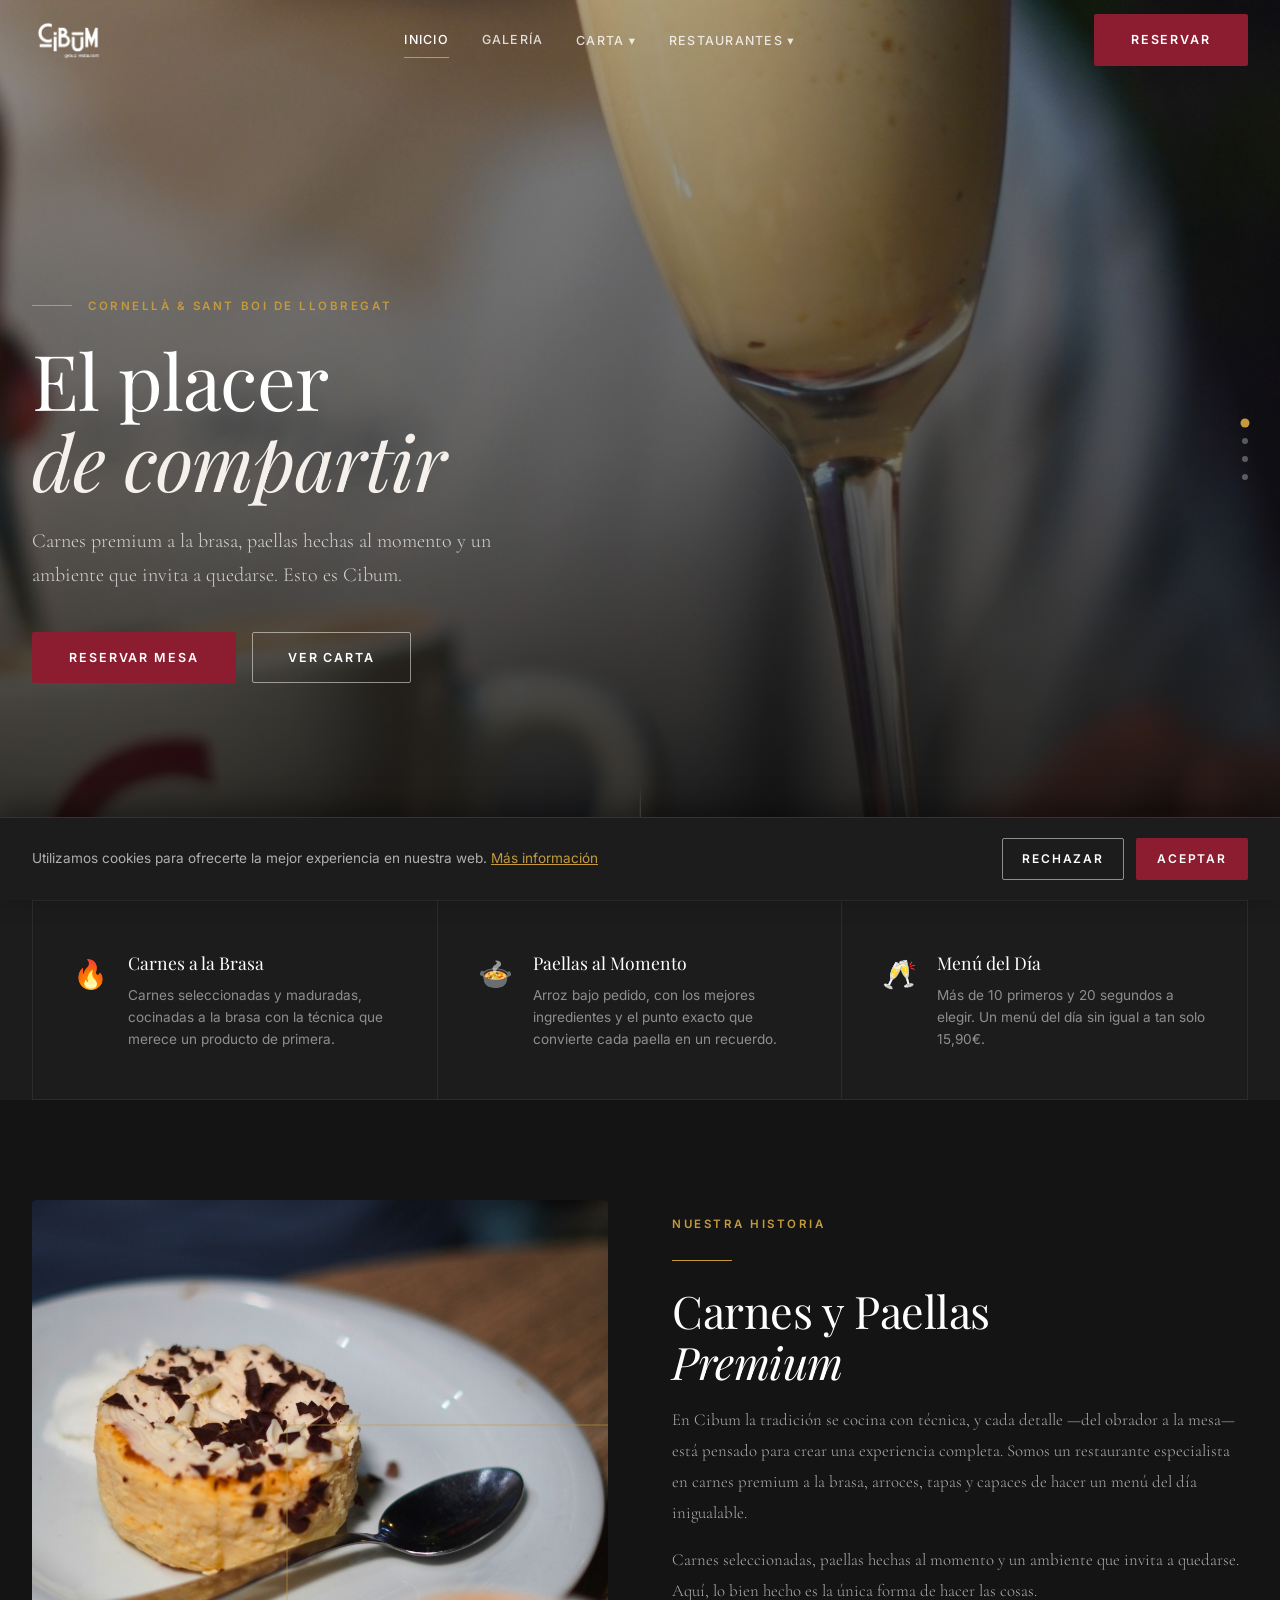
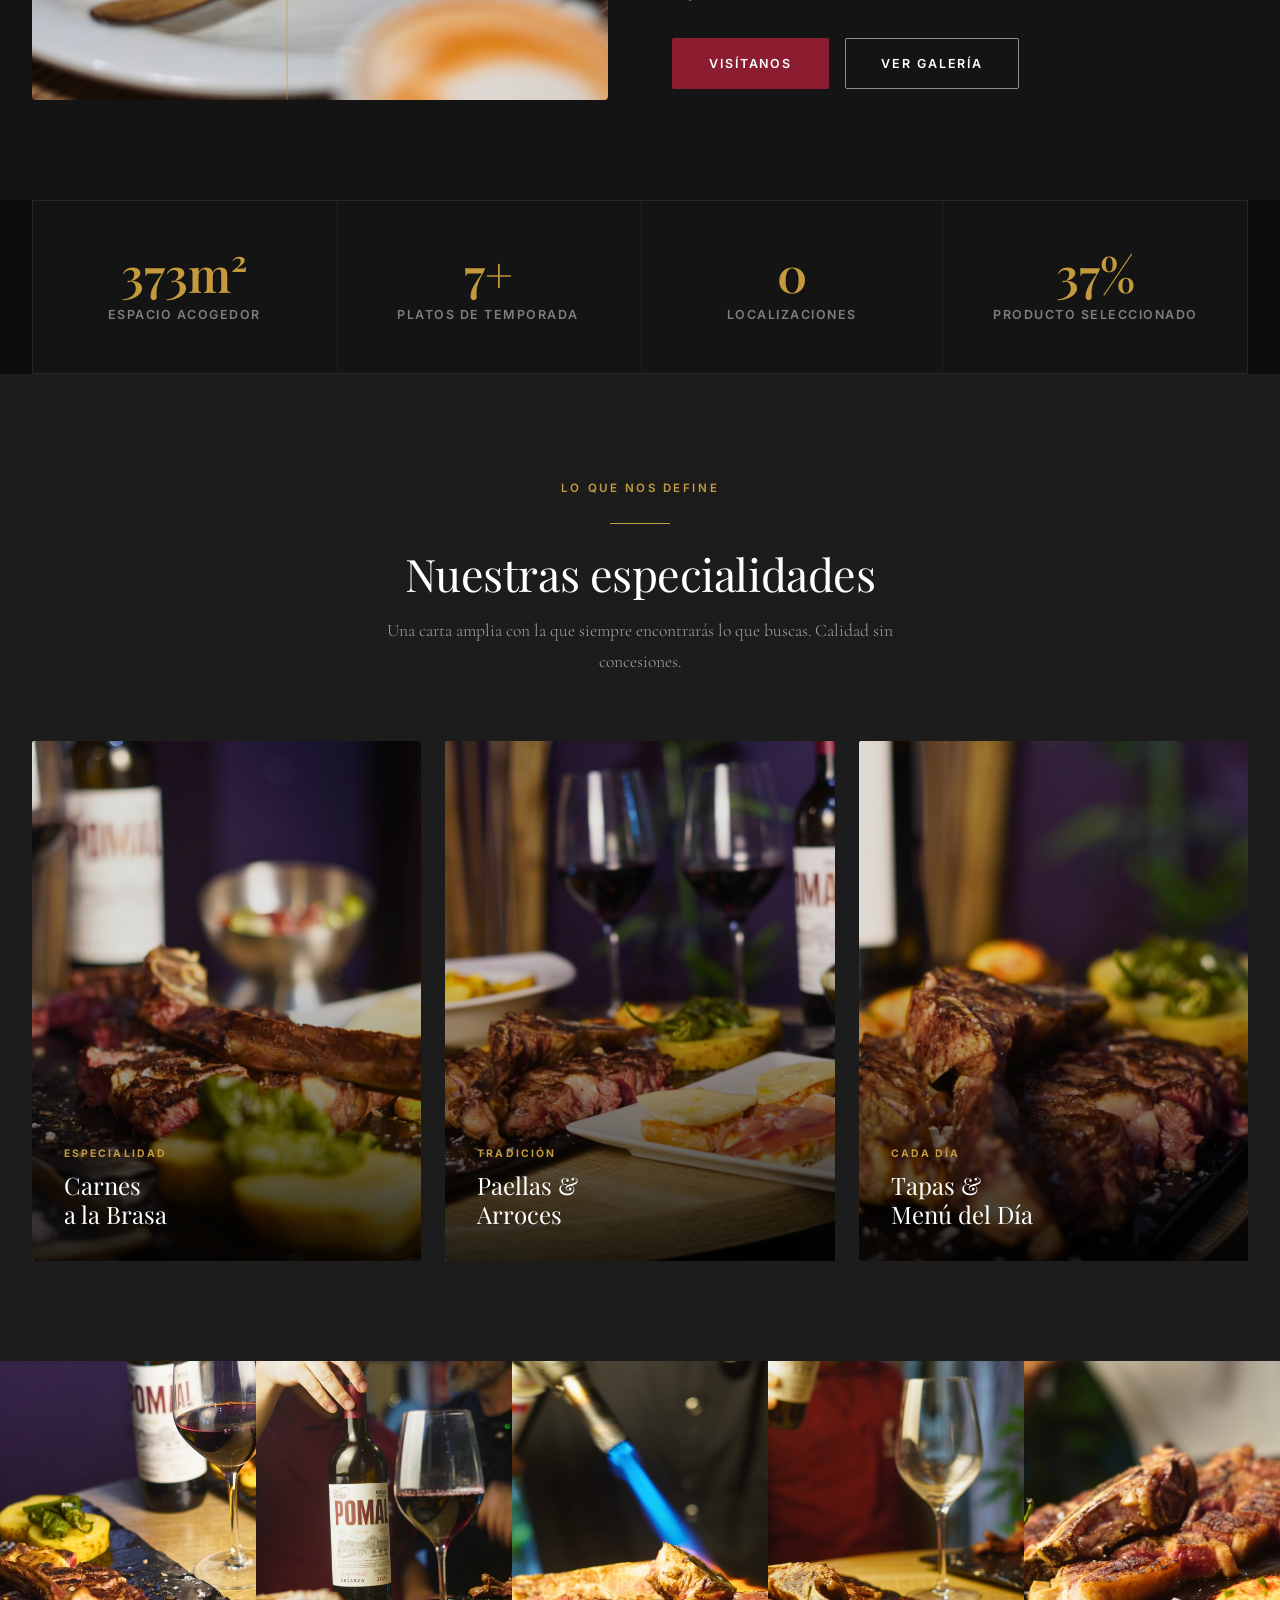
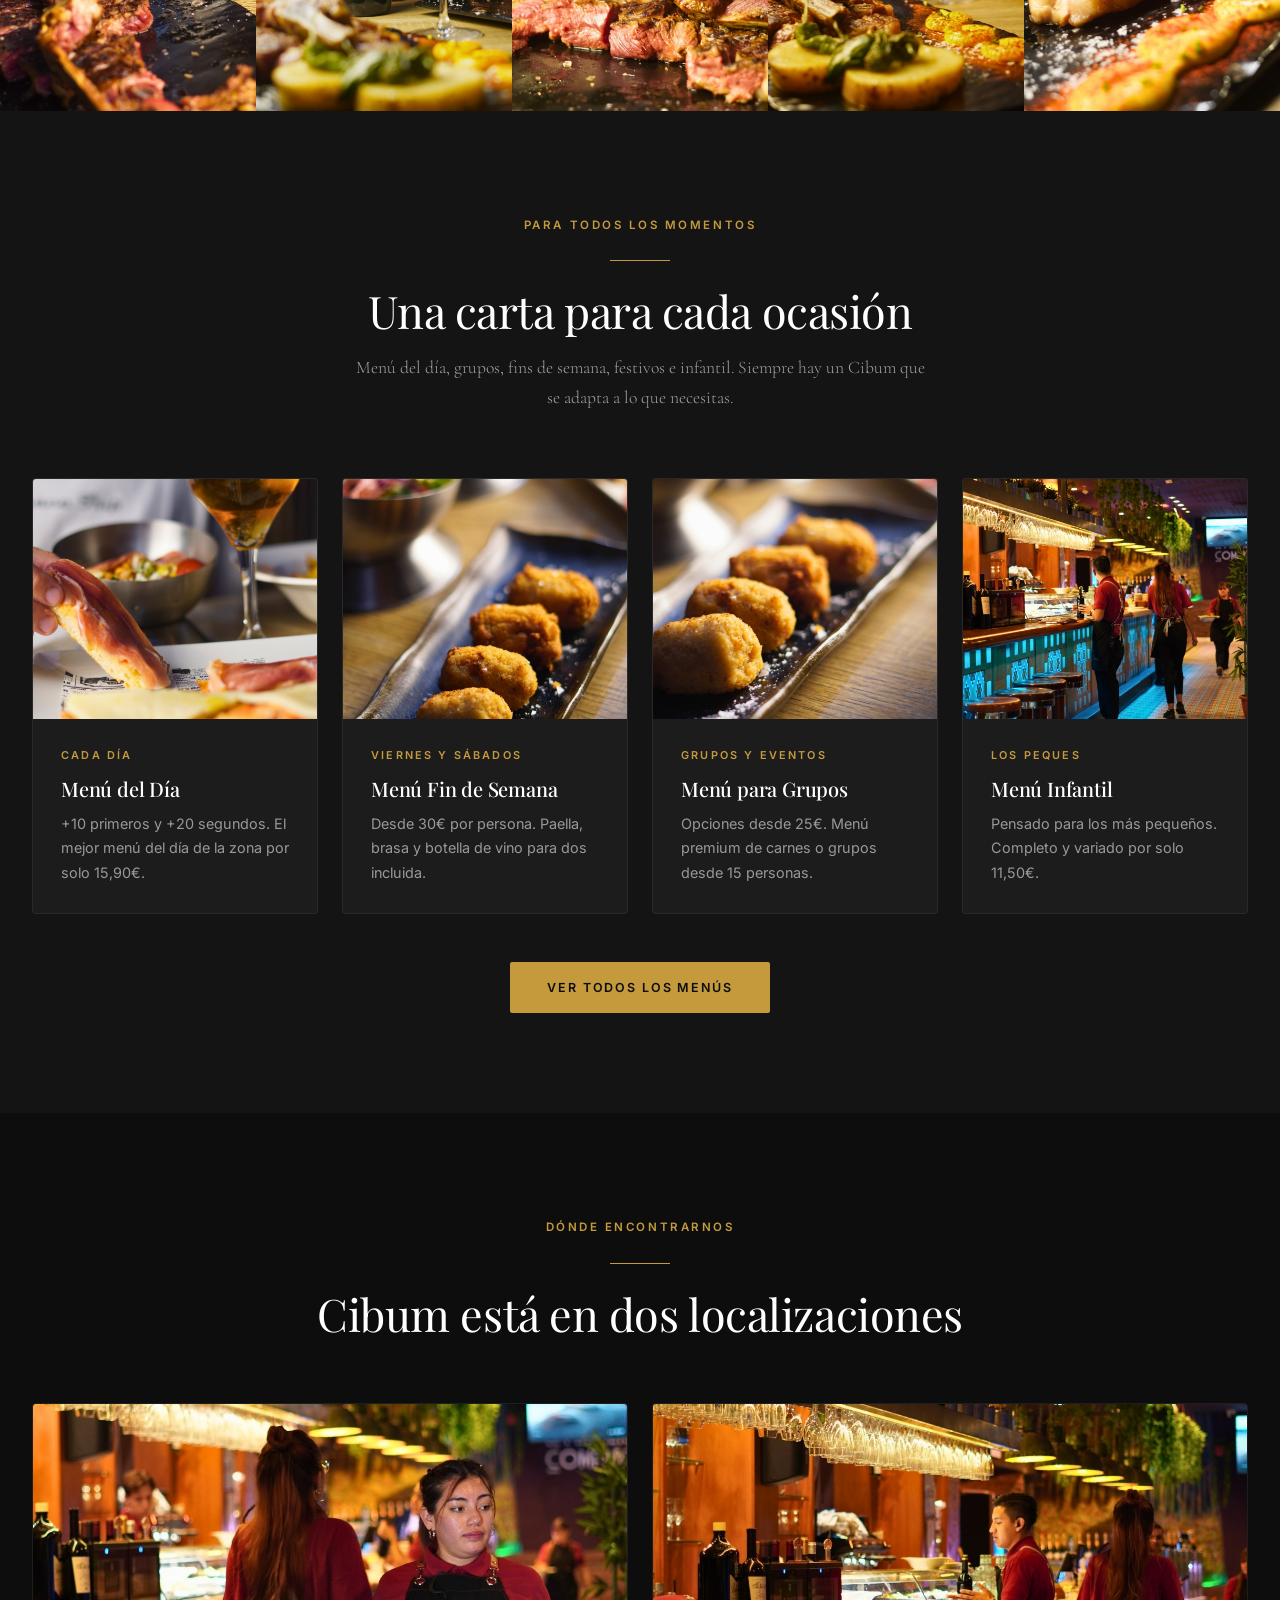
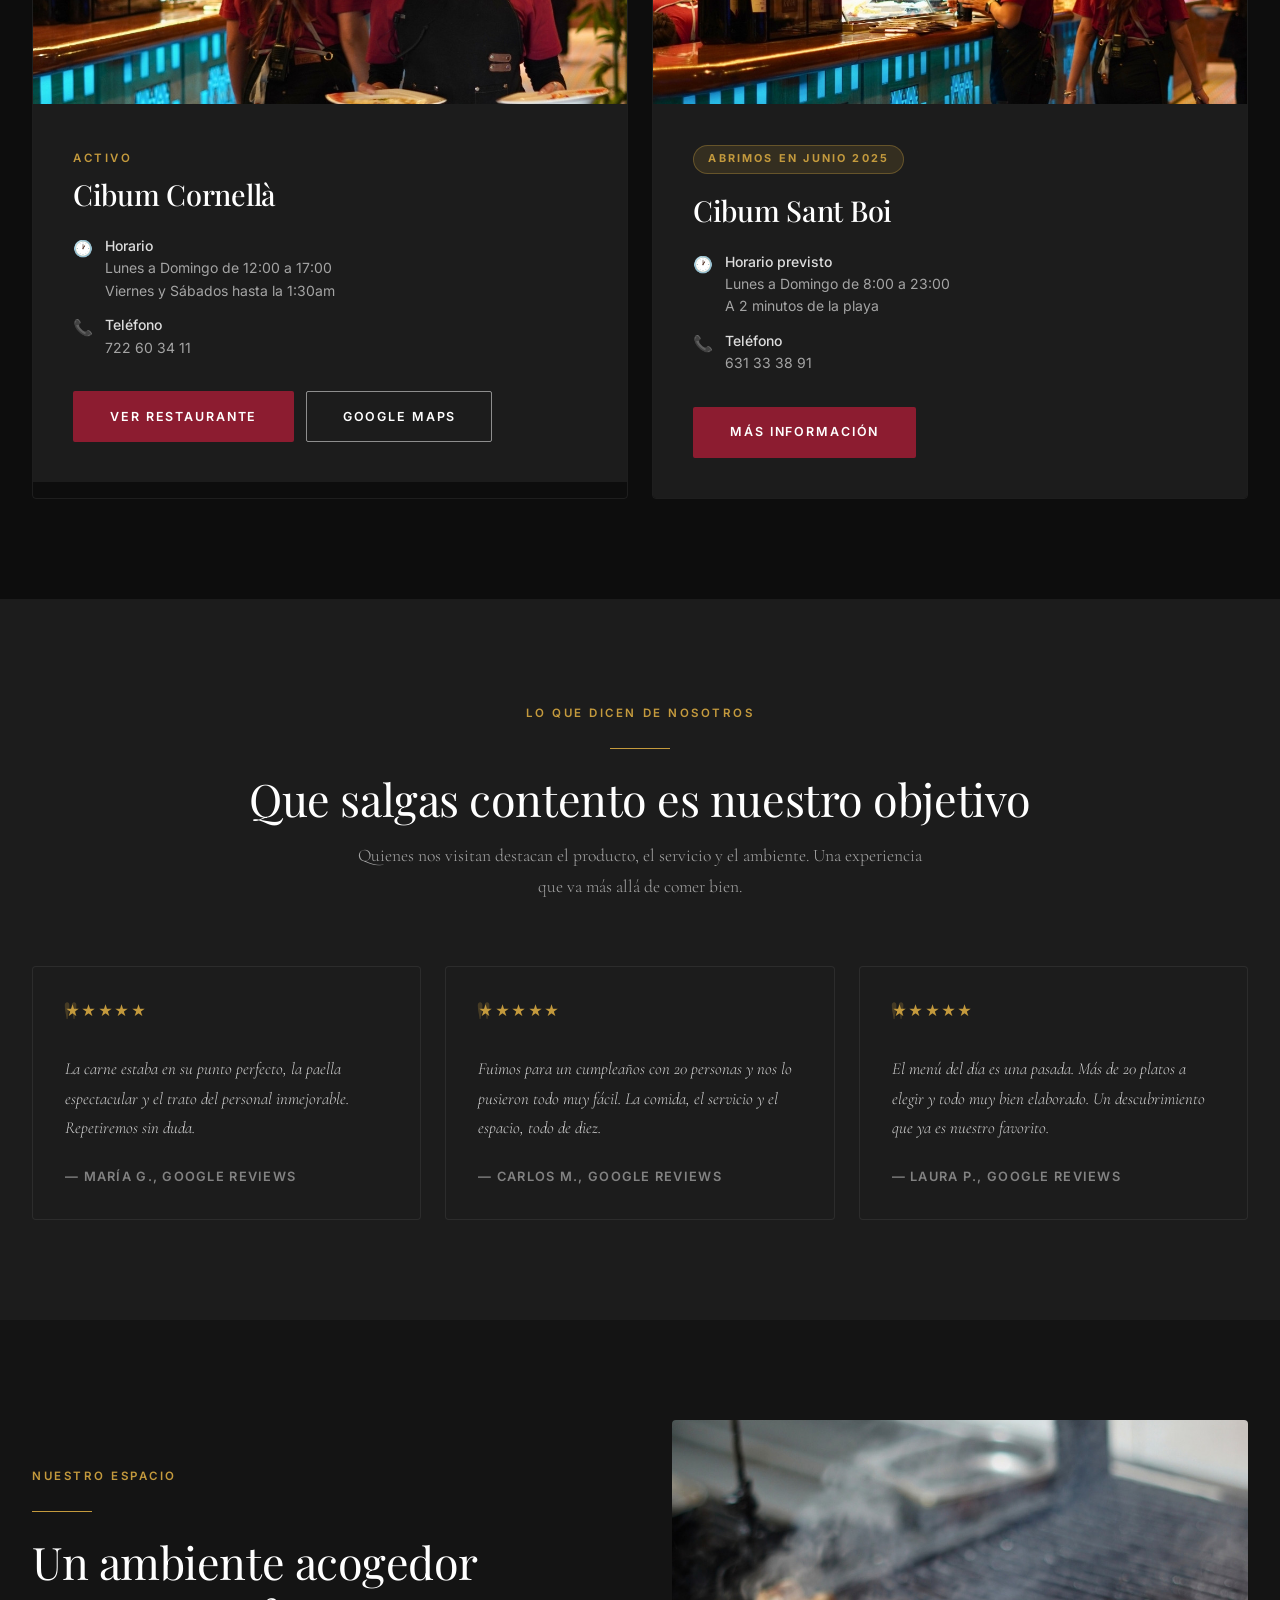
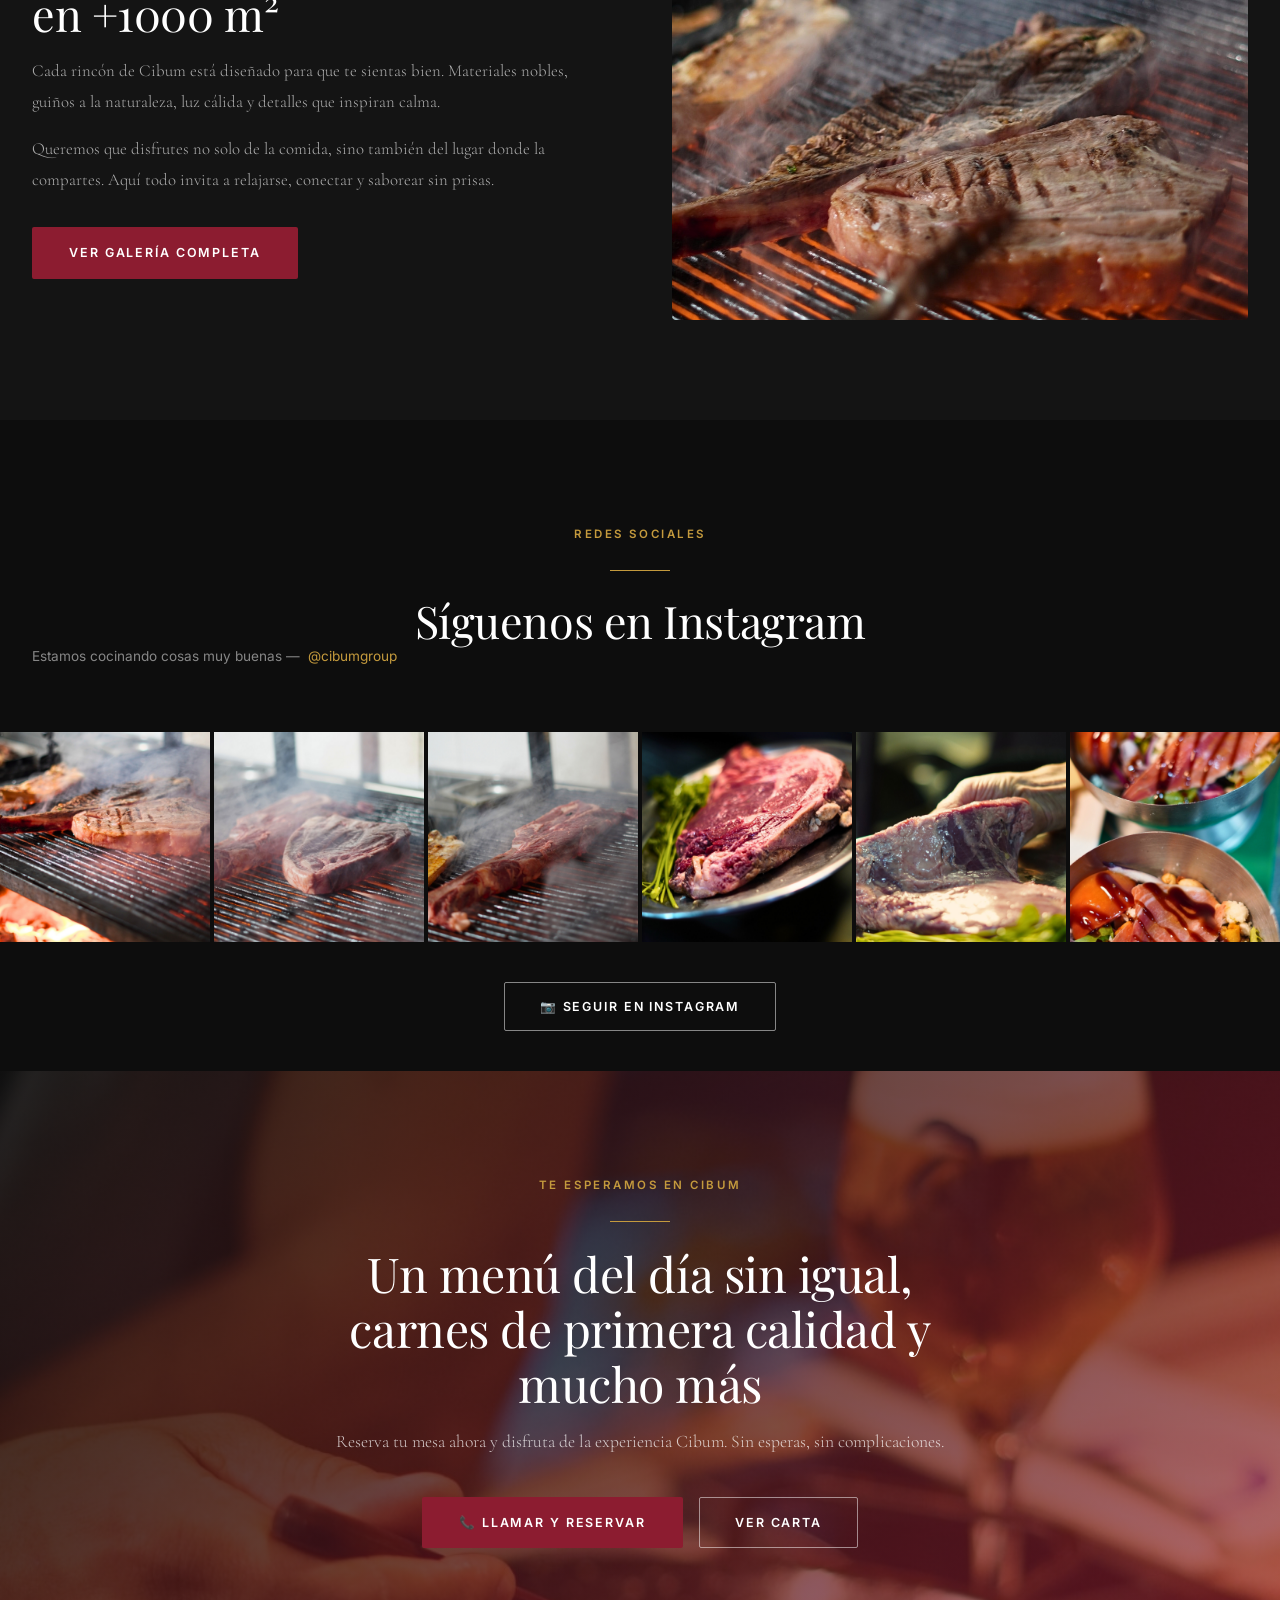
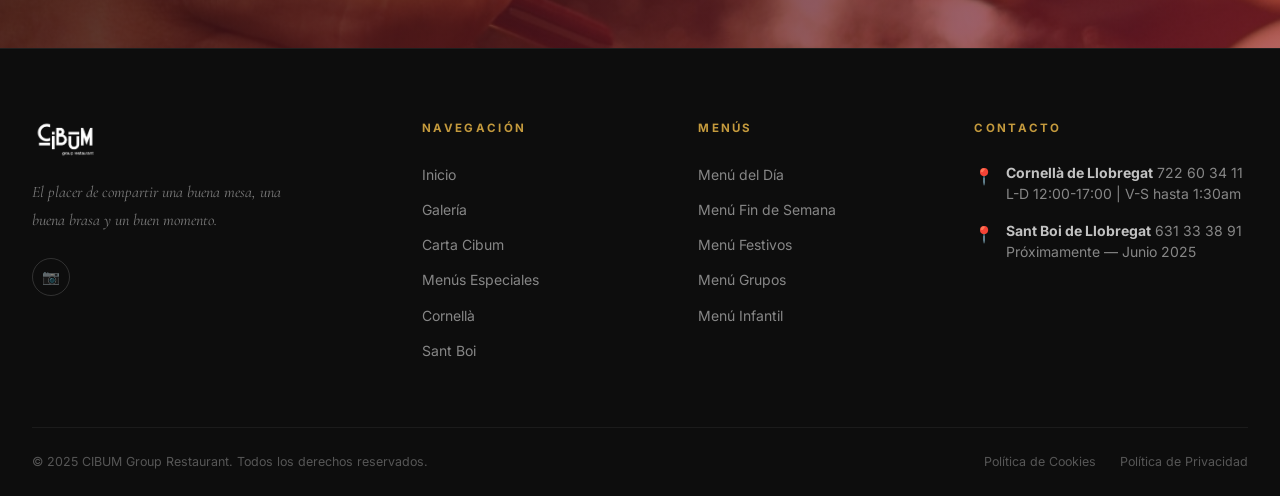
==== index.html @ f762948f "Initial commit: Cibum Group website Co-Authored-By: Claude Opus 4.6 <noreply@anthropic.com>" ====
<!DOCTYPE html>
<html lang="es">
<head>
  <meta charset="UTF-8">
  <meta name="viewport" content="width=device-width, initial-scale=1.0">
  <title>CIBUM Group | Restaurante Premium de Carnes y Arroces</title>
  <meta name="description" content="Cibum Group – Restaurantes especialistas en carnes premium a la brasa, paellas y tapas en Cornellà y Sant Boi de Llobregat. El placer de compartir.">
  <meta property="og:title" content="CIBUM Group | El Placer de Compartir">
  <meta property="og:description" content="Carnes premium, paellas al momento y menús para todos en Cornellà y Sant Boi.">
  <meta property="og:image" content="images/cibum-logo-1.png">
  <link rel="icon" href="images/icono-1-150x150.png" type="image/png">
  <link rel="stylesheet" href="css/style.css">
  <style>
    /* Hero Slider specific */
    .hero { height: 100vh; overflow: hidden; }
    .hero__slides { position: absolute; inset: 0; }
    .hero__slide {
      position: absolute; inset: 0;
      background-size: cover;
      background-position: center;
      opacity: 0;
      transition: opacity 1.2s ease;
    }
    .hero__slide.active { opacity: 1; }
    .hero__slide-overlay {
      position: absolute; inset: 0;
      background: linear-gradient(to bottom,
        rgba(13,13,13,0.30) 0%,
        rgba(13,13,13,0.55) 50%,
        rgba(13,13,13,0.90) 100%
      );
    }

    /* About strip */
    .about-strip {
      display: grid;
      grid-template-columns: 1fr 1fr 1fr;
      border: 1px solid rgba(255,255,255,0.07);
    }
    .about-strip__item {
      padding: 3rem 2.5rem;
      border-right: 1px solid rgba(255,255,255,0.07);
      display: flex;
      align-items: flex-start;
      gap: 1.25rem;
    }
    .about-strip__item:last-child { border-right: none; }
    .about-strip__icon {
      font-size: 1.75rem;
      color: var(--color-gold);
      flex-shrink: 0;
      margin-top: 0.2rem;
    }
    .about-strip__title {
      font-family: var(--font-display);
      font-size: 1.1rem;
      color: var(--color-white);
      margin-bottom: 0.4rem;
    }
    .about-strip__text {
      font-size: 0.85rem;
      color: rgba(255,255,255,0.5);
      line-height: 1.65;
    }

    /* Specialties */
    .specialty-grid {
      display: grid;
      grid-template-columns: repeat(3, 1fr);
      gap: 1.5rem;
    }
    .specialty-card {
      position: relative;
      overflow: hidden;
      border-radius: 2px;
      aspect-ratio: 3/4;
      cursor: pointer;
    }
    .specialty-card img {
      width: 100%; height: 100%;
      object-fit: cover;
      transition: transform 0.7s ease;
    }
    .specialty-card:hover img { transform: scale(1.08); }
    .specialty-card__overlay {
      position: absolute; inset: 0;
      background: linear-gradient(to top, rgba(0,0,0,0.85) 0%, rgba(0,0,0,0.1) 60%);
      display: flex;
      align-items: flex-end;
      padding: 2rem;
    }
    .specialty-card__body {}
    .specialty-card__tag {
      display: inline-block;
      font-size: 0.65rem;
      font-weight: 700;
      letter-spacing: 0.2em;
      text-transform: uppercase;
      color: var(--color-gold);
      margin-bottom: 0.5rem;
    }
    .specialty-card__name {
      font-family: var(--font-display);
      font-size: 1.5rem;
      color: white;
      line-height: 1.2;
    }

    /* Locations preview */
    .locations-grid {
      display: grid;
      grid-template-columns: 1fr 1fr;
      gap: 1.5rem;
    }

    /* Reviews */
    .reviews-grid {
      display: grid;
      grid-template-columns: repeat(3, 1fr);
      gap: 1.5rem;
    }

    /* Instagram */
    .ig-handle {
      font-size: 0.85rem;
      color: rgba(255,255,255,0.5);
      margin-bottom: 2rem;
      display: flex;
      align-items: center;
      gap: 0.5rem;
    }
    .ig-handle a { color: var(--color-gold); transition: color 0.2s; }
    .ig-handle a:hover { color: var(--color-gold-light); }

    @media (max-width: 768px) {
      .about-strip { grid-template-columns: 1fr; }
      .about-strip__item { border-right: none; border-bottom: 1px solid rgba(255,255,255,0.07); }
      .specialty-grid { grid-template-columns: 1fr; }
      .locations-grid { grid-template-columns: 1fr; }
      .reviews-grid { grid-template-columns: 1fr; }
    }
    @media (min-width: 769px) and (max-width: 992px) {
      .specialty-grid { grid-template-columns: repeat(2, 1fr); }
      .reviews-grid { grid-template-columns: repeat(2, 1fr); }
    }
  </style>
</head>
<body>

  <!-- Page Loader -->
  <div class="page-loader">
    <img src="images/cibum-logo-1.png" alt="Cibum" class="page-loader__logo">
    <div class="page-loader__bar"></div>
  </div>

  <!-- Navigation -->
  <nav class="navbar">
    <div class="navbar__inner">
      <a href="index.html" class="navbar__logo">
        <img src="images/cibum-logo-1.png" alt="CIBUM Group">
      </a>
      <div class="navbar__links">
        <a href="index.html" class="navbar__link">Inicio</a>
        <a href="galeria.html" class="navbar__link">Galería</a>
        <div class="navbar__dropdown">
          <a href="carta.html" class="navbar__link">Carta &#9662;</a>
          <div class="navbar__dropdown-menu">
            <a href="carta.html" class="navbar__dropdown-item">Carta Completa</a>
            <a href="menus.html" class="navbar__dropdown-item">Menús para Grupos</a>
            <a href="menus.html#finde" class="navbar__dropdown-item">Menú Fin de Semana</a>
            <a href="menus.html#infantil" class="navbar__dropdown-item">Menú Infantil</a>
          </div>
        </div>
        <div class="navbar__dropdown">
          <a href="cornella.html" class="navbar__link">Restaurantes &#9662;</a>
          <div class="navbar__dropdown-menu">
            <a href="cornella.html" class="navbar__dropdown-item">Cornellà</a>
            <a href="sant-boi.html" class="navbar__dropdown-item">Sant Boi</a>
          </div>
        </div>
      </div>
      <a href="tel:722603411" class="btn btn--primary navbar__cta">Reservar</a>
      <button class="navbar__hamburger" aria-label="Menú">
        <span></span><span></span><span></span>
      </button>
    </div>
  </nav>

  <!-- Mobile Menu -->
  <div class="navbar__mobile">
    <a href="index.html" class="navbar__mobile-link">Inicio</a>
    <a href="galeria.html" class="navbar__mobile-link">Galería</a>
    <a href="carta.html" class="navbar__mobile-link">Carta Completa</a>
    <a href="menus.html" class="navbar__mobile-link">Menús Especiales</a>
    <a href="cornella.html" class="navbar__mobile-link">Cornellà</a>
    <a href="sant-boi.html" class="navbar__mobile-link">Sant Boi</a>
    <a href="tel:722603411" class="btn btn--primary navbar__mobile-cta">Reservar Mesa</a>
  </div>

  <!-- Hero Slider -->
  <section class="hero">
    <div class="hero__slides">
      <div class="hero__slide active" style="background-image: url('images/1.jpg')">
        <div class="hero__slide-overlay"></div>
      </div>
      <div class="hero__slide" style="background-image: url('images/5.jpg')">
        <div class="hero__slide-overlay"></div>
      </div>
      <div class="hero__slide" style="background-image: url('images/9.jpg')">
        <div class="hero__slide-overlay"></div>
      </div>
      <div class="hero__slide" style="background-image: url('images/13.jpg')">
        <div class="hero__slide-overlay"></div>
      </div>
    </div>

    <div class="hero__content">
      <div class="hero__eyebrow">
        <span class="eyebrow">Cornellà &amp; Sant Boi de Llobregat</span>
      </div>
      <h1 class="hero__title">
        El placer<br><em>de compartir</em>
      </h1>
      <p class="hero__subtitle">
        Carnes premium a la brasa, paellas hechas al momento y un ambiente que invita a quedarse. Esto es Cibum.
      </p>
      <div class="hero__actions">
        <a href="tel:722603411" class="btn btn--primary">Reservar Mesa</a>
        <a href="carta.html" class="btn btn--outline">Ver Carta</a>
      </div>
    </div>

    <div class="hero__slider-dots">
      <div class="hero__dot active"></div>
      <div class="hero__dot"></div>
      <div class="hero__dot"></div>
      <div class="hero__dot"></div>
    </div>

    <div class="hero__scroll">
      <div class="hero__scroll-line"></div>
      <span>Scroll</span>
    </div>
  </section>

  <!-- About Strip -->
  <section style="background: var(--color-dark-2);">
    <div class="container">
      <div class="about-strip">
        <div class="about-strip__item reveal">
          <div class="about-strip__icon">&#x1F525;</div>
          <div>
            <div class="about-strip__title">Carnes a la Brasa</div>
            <p class="about-strip__text">Carnes seleccionadas y maduradas, cocinadas a la brasa con la técnica que merece un producto de primera.</p>
          </div>
        </div>
        <div class="about-strip__item reveal reveal-delay-2">
          <div class="about-strip__icon">&#x1F372;</div>
          <div>
            <div class="about-strip__title">Paellas al Momento</div>
            <p class="about-strip__text">Arroz bajo pedido, con los mejores ingredientes y el punto exacto que convierte cada paella en un recuerdo.</p>
          </div>
        </div>
        <div class="about-strip__item reveal reveal-delay-3">
          <div class="about-strip__icon">&#x1F942;</div>
          <div>
            <div class="about-strip__title">Menú del Día</div>
            <p class="about-strip__text">Más de 10 primeros y 20 segundos a elegir. Un menú del día sin igual a tan solo 15,90&euro;.</p>
          </div>
        </div>
      </div>
    </div>
  </section>

  <!-- About / Story -->
  <section class="section section--dark">
    <div class="container">
      <div class="two-col">
        <div class="two-col__image two-col__image--frame reveal">
          <img src="images/7.jpg" alt="Interior de Cibum">
        </div>
        <div class="two-col__content reveal reveal-delay-2">
          <span class="eyebrow">Nuestra historia</span>
          <div class="divider divider--left"></div>
          <h2 class="section-title" style="text-align:left;">Carnes y Paellas<br><em style="font-style:italic;">Premium</em></h2>
          <p class="two-col__text">
            En Cibum la tradición se cocina con técnica, y cada detalle —del obrador a la mesa— está pensado para crear una experiencia completa. Somos un restaurante especialista en carnes premium a la brasa, arroces, tapas y capaces de hacer un menú del día inigualable.
          </p>
          <p class="two-col__text" style="margin-top: 1rem;">
            Carnes seleccionadas, paellas hechas al momento y un ambiente que invita a quedarse. Aquí, lo bien hecho es la única forma de hacer las cosas.
          </p>
          <div class="two-col__actions">
            <a href="cornella.html" class="btn btn--primary">Visítanos</a>
            <a href="galeria.html" class="btn btn--outline">Ver Galería</a>
          </div>
        </div>
      </div>
    </div>
  </section>

  <!-- Stats -->
  <section style="background: var(--color-black); padding: 0;">
    <div class="container">
      <div class="stats-grid">
        <div class="stat-item reveal">
          <div class="stat-item__number" data-count="1000" data-suffix="m²">+0m²</div>
          <div class="stat-item__label">Espacio acogedor</div>
        </div>
        <div class="stat-item reveal reveal-delay-1">
          <div class="stat-item__number" data-count="20" data-suffix="+">0+</div>
          <div class="stat-item__label">Platos de temporada</div>
        </div>
        <div class="stat-item reveal reveal-delay-2">
          <div class="stat-item__number" data-count="2">0</div>
          <div class="stat-item__label">Localizaciones</div>
        </div>
        <div class="stat-item reveal reveal-delay-3">
          <div class="stat-item__number" data-count="100" data-suffix="%">0%</div>
          <div class="stat-item__label">Producto seleccionado</div>
        </div>
      </div>
    </div>
  </section>

  <!-- Specialties -->
  <section class="section section--dark2">
    <div class="container">
      <div class="section-header section-header--center reveal">
        <span class="eyebrow">Lo que nos define</span>
        <div class="divider"></div>
        <h2 class="section-title">Nuestras especialidades</h2>
        <p class="section-subtitle">Una carta amplia con la que siempre encontrarás lo que buscas. Calidad sin concesiones.</p>
      </div>
      <div class="specialty-grid">
        <div class="specialty-card reveal">
          <img src="images/10.jpg" alt="Carnes a la brasa">
          <div class="specialty-card__overlay">
            <div class="specialty-card__body">
              <span class="specialty-card__tag">Especialidad</span>
              <div class="specialty-card__name">Carnes<br>a la Brasa</div>
            </div>
          </div>
        </div>
        <div class="specialty-card reveal reveal-delay-2">
          <img src="images/15.jpg" alt="Paellas y arroces">
          <div class="specialty-card__overlay">
            <div class="specialty-card__body">
              <span class="specialty-card__tag">Tradición</span>
              <div class="specialty-card__name">Paellas &amp;<br>Arroces</div>
            </div>
          </div>
        </div>
        <div class="specialty-card reveal reveal-delay-3">
          <img src="images/16.jpg" alt="Tapas y menú del día">
          <div class="specialty-card__overlay">
            <div class="specialty-card__body">
              <span class="specialty-card__tag">Cada día</span>
              <div class="specialty-card__name">Tapas &amp;<br>Menú del Día</div>
            </div>
          </div>
        </div>
      </div>
    </div>
  </section>

  <!-- Image Strip -->
  <div class="image-strip" style="height: 350px;">
    <div class="image-strip__item"><img src="images/18.jpg" alt="Cibum"></div>
    <div class="image-strip__item"><img src="images/19.jpg" alt="Cibum"></div>
    <div class="image-strip__item"><img src="images/20.jpg" alt="Cibum"></div>
    <div class="image-strip__item"><img src="images/21.jpg" alt="Cibum"></div>
    <div class="image-strip__item"><img src="images/23.jpg" alt="Cibum"></div>
  </div>

  <!-- Menus Overview -->
  <section class="section section--dark">
    <div class="container">
      <div class="section-header section-header--center reveal">
        <span class="eyebrow">Para todos los momentos</span>
        <div class="divider"></div>
        <h2 class="section-title">Una carta para cada ocasión</h2>
        <p class="section-subtitle">Menú del día, grupos, fins de semana, festivos e infantil. Siempre hay un Cibum que se adapta a lo que necesitas.</p>
      </div>
      <div class="card-grid card-grid--4 reveal">

        <div class="card">
          <div class="card__image-wrap">
            <img class="card__image" src="images/24.jpg" alt="Menú del día">
          </div>
          <div class="card__body">
            <div class="card__label">Cada día</div>
            <h3 class="card__title">Menú del Día</h3>
            <p class="card__text">+10 primeros y +20 segundos. El mejor menú del día de la zona por solo 15,90&euro;.</p>
          </div>
        </div>

        <div class="card">
          <div class="card__image-wrap">
            <img class="card__image" src="images/31.jpg" alt="Menú fin de semana">
          </div>
          <div class="card__body">
            <div class="card__label">Viernes y Sábados</div>
            <h3 class="card__title">Menú Fin de Semana</h3>
            <p class="card__text">Desde 30&euro; por persona. Paella, brasa y botella de vino para dos incluida.</p>
          </div>
        </div>

        <div class="card">
          <div class="card__image-wrap">
            <img class="card__image" src="images/32.jpg" alt="Menú grupos">
          </div>
          <div class="card__body">
            <div class="card__label">Grupos y Eventos</div>
            <h3 class="card__title">Menú para Grupos</h3>
            <p class="card__text">Opciones desde 25&euro;. Menú premium de carnes o grupos desde 15 personas.</p>
          </div>
        </div>

        <div class="card">
          <div class="card__image-wrap">
            <img class="card__image" src="images/34.jpg" alt="Menú infantil">
          </div>
          <div class="card__body">
            <div class="card__label">Los peques</div>
            <h3 class="card__title">Menú Infantil</h3>
            <p class="card__text">Pensado para los más pequeños. Completo y variado por solo 11,50&euro;.</p>
          </div>
        </div>

      </div>
      <div style="text-align: center; margin-top: 3rem;" class="reveal">
        <a href="menus.html" class="btn btn--gold">Ver todos los menús</a>
      </div>
    </div>
  </section>

  <!-- Locations -->
  <section class="section section--darker">
    <div class="container">
      <div class="section-header section-header--center reveal">
        <span class="eyebrow">Dónde encontrarnos</span>
        <div class="divider"></div>
        <h2 class="section-title">Cibum está en dos localizaciones</h2>
      </div>
      <div class="locations-grid">

        <div class="location-card reveal">
          <div class="location-card__img-wrap">
            <img class="location-card__img" src="images/36.jpg" alt="Cibum Cornellà">
          </div>
          <div class="location-card__body">
            <span class="eyebrow">Activo</span>
            <h3 class="location-card__name">Cibum Cornellà</h3>
            <div class="location-card__info">
              <div class="location-card__info-row">
                <span class="location-card__info-icon">&#128336;</span>
                <div class="location-card__info-text">
                  <strong>Horario</strong>
                  Lunes a Domingo de 12:00 a 17:00<br>
                  Viernes y Sábados hasta la 1:30am
                </div>
              </div>
              <div class="location-card__info-row">
                <span class="location-card__info-icon">&#128222;</span>
                <div class="location-card__info-text">
                  <strong>Teléfono</strong>
                  <a href="tel:722603411">722 60 34 11</a>
                </div>
              </div>
            </div>
            <div class="location-card__actions">
              <a href="cornella.html" class="btn btn--primary">Ver restaurante</a>
              <a href="https://www.google.es/maps/place/Cibum+Group+Restaurante/@41.3524055,2.0791086,17z" target="_blank" class="btn btn--outline">Google Maps</a>
            </div>
          </div>
        </div>

        <div class="location-card reveal reveal-delay-2">
          <div class="location-card__img-wrap">
            <img class="location-card__img" src="images/37.jpg" alt="Cibum Sant Boi">
          </div>
          <div class="location-card__body">
            <span class="badge-soon">Abrimos en Junio 2025</span>
            <h3 class="location-card__name">Cibum Sant Boi</h3>
            <div class="location-card__info">
              <div class="location-card__info-row">
                <span class="location-card__info-icon">&#128336;</span>
                <div class="location-card__info-text">
                  <strong>Horario previsto</strong>
                  Lunes a Domingo de 8:00 a 23:00<br>
                  A 2 minutos de la playa
                </div>
              </div>
              <div class="location-card__info-row">
                <span class="location-card__info-icon">&#128222;</span>
                <div class="location-card__info-text">
                  <strong>Teléfono</strong>
                  <a href="tel:631333891">631 33 38 91</a>
                </div>
              </div>
            </div>
            <div class="location-card__actions">
              <a href="sant-boi.html" class="btn btn--primary">Más información</a>
            </div>
          </div>
        </div>

      </div>
    </div>
  </section>

  <!-- Testimonials -->
  <section class="section section--dark2">
    <div class="container">
      <div class="section-header section-header--center reveal">
        <span class="eyebrow">Lo que dicen de nosotros</span>
        <div class="divider"></div>
        <h2 class="section-title">Que salgas contento es nuestro objetivo</h2>
        <p class="section-subtitle">Quienes nos visitan destacan el producto, el servicio y el ambiente. Una experiencia que va más allá de comer bien.</p>
      </div>
      <div class="reviews-grid">
        <div class="testimonial reveal">
          <div class="testimonial__stars">&#9733;&#9733;&#9733;&#9733;&#9733;</div>
          <p class="testimonial__text">La carne estaba en su punto perfecto, la paella espectacular y el trato del personal inmejorable. Repetiremos sin duda.</p>
          <div class="testimonial__author">— María G., Google Reviews</div>
        </div>
        <div class="testimonial reveal reveal-delay-2">
          <div class="testimonial__stars">&#9733;&#9733;&#9733;&#9733;&#9733;</div>
          <p class="testimonial__text">Fuimos para un cumpleaños con 20 personas y nos lo pusieron todo muy fácil. La comida, el servicio y el espacio, todo de diez.</p>
          <div class="testimonial__author">— Carlos M., Google Reviews</div>
        </div>
        <div class="testimonial reveal reveal-delay-3">
          <div class="testimonial__stars">&#9733;&#9733;&#9733;&#9733;&#9733;</div>
          <p class="testimonial__text">El menú del día es una pasada. Más de 20 platos a elegir y todo muy bien elaborado. Un descubrimiento que ya es nuestro favorito.</p>
          <div class="testimonial__author">— Laura P., Google Reviews</div>
        </div>
      </div>
    </div>
  </section>

  <!-- Space / Gallery Preview -->
  <section class="section section--dark">
    <div class="container">
      <div class="two-col two-col--reverse">
        <div class="two-col__content reveal">
          <span class="eyebrow">Nuestro espacio</span>
          <div class="divider divider--left"></div>
          <h2 class="section-title" style="text-align:left;">Un ambiente acogedor<br>en +1000 m²</h2>
          <p class="two-col__text">
            Cada rincón de Cibum está diseñado para que te sientas bien. Materiales nobles, guiños a la naturaleza, luz cálida y detalles que inspiran calma.
          </p>
          <p class="two-col__text" style="margin-top: 1rem;">
            Queremos que disfrutes no solo de la comida, sino también del lugar donde la compartes. Aquí todo invita a relajarse, conectar y saborear sin prisas.
          </p>
          <div class="two-col__actions">
            <a href="galeria.html" class="btn btn--primary">Ver galería completa</a>
          </div>
        </div>
        <div class="two-col__image reveal reveal-delay-2">
          <img src="images/38.jpg" alt="Interior Cibum">
        </div>
      </div>
    </div>
  </section>

  <!-- Instagram -->
  <section class="section section--darker" style="padding-bottom: 0;">
    <div class="container">
      <div class="section-header section-header--center reveal">
        <span class="eyebrow">Redes sociales</span>
        <div class="divider"></div>
        <h2 class="section-title">Síguenos en Instagram</h2>
        <p class="ig-handle">
          Estamos cocinando cosas muy buenas &mdash;
          <a href="https://www.instagram.com/cibumgroup/" target="_blank">@cibumgroup</a>
        </p>
      </div>
    </div>
    <div class="instagram-grid reveal">
      <div class="instagram-item">
        <img src="images/39.jpg" alt="Instagram Cibum">
        <div class="instagram-item__overlay"></div>
      </div>
      <div class="instagram-item">
        <img src="images/40.jpg" alt="Instagram Cibum">
        <div class="instagram-item__overlay"></div>
      </div>
      <div class="instagram-item">
        <img src="images/41.jpg" alt="Instagram Cibum">
        <div class="instagram-item__overlay"></div>
      </div>
      <div class="instagram-item">
        <img src="images/42.jpg" alt="Instagram Cibum">
        <div class="instagram-item__overlay"></div>
      </div>
      <div class="instagram-item">
        <img src="images/43.jpg" alt="Instagram Cibum">
        <div class="instagram-item__overlay"></div>
      </div>
      <div class="instagram-item">
        <img src="images/44.jpg" alt="Instagram Cibum">
        <div class="instagram-item__overlay"></div>
      </div>
    </div>
    <div style="text-align:center; padding: 2.5rem 0;" class="reveal">
      <a href="https://www.instagram.com/cibumgroup/" target="_blank" class="btn btn--outline">
        &#128247; Seguir en Instagram
      </a>
    </div>
  </section>

  <!-- CTA Banner -->
  <div class="cta-banner">
    <div class="cta-banner__bg" style="background-image: url('images/47.jpg');"></div>
    <div class="cta-banner__overlay"></div>
    <div class="cta-banner__content reveal">
      <span class="eyebrow">Te esperamos en Cibum</span>
      <div class="divider"></div>
      <h2 class="cta-banner__title">Un menú del día sin igual, carnes de primera calidad y mucho más</h2>
      <p class="cta-banner__text">Reserva tu mesa ahora y disfruta de la experiencia Cibum. Sin esperas, sin complicaciones.</p>
      <div class="cta-banner__actions">
        <a href="tel:722603411" class="btn btn--primary">&#128222; Llamar y Reservar</a>
        <a href="carta.html" class="btn btn--outline">Ver Carta</a>
      </div>
    </div>
  </div>

  <!-- Footer -->
  <footer class="footer">
    <div class="container">
      <div class="footer__grid">
        <div>
          <img src="images/cibum-logo-1.png" alt="CIBUM Group" class="footer__logo">
          <p class="footer__tagline">El placer de compartir una buena mesa, una buena brasa y un buen momento.</p>
          <div class="footer__social">
            <a href="https://www.instagram.com/cibumgroup/" target="_blank" class="footer__social-link" aria-label="Instagram">
              &#x1F4F7;
            </a>
          </div>
        </div>
        <div>
          <div class="footer__col-title">Navegación</div>
          <ul class="footer__links">
            <li><a href="index.html" class="footer__link">Inicio</a></li>
            <li><a href="galeria.html" class="footer__link">Galería</a></li>
            <li><a href="carta.html" class="footer__link">Carta Cibum</a></li>
            <li><a href="menus.html" class="footer__link">Menús Especiales</a></li>
            <li><a href="cornella.html" class="footer__link">Cornellà</a></li>
            <li><a href="sant-boi.html" class="footer__link">Sant Boi</a></li>
          </ul>
        </div>
        <div>
          <div class="footer__col-title">Menús</div>
          <ul class="footer__links">
            <li><a href="menus.html" class="footer__link">Menú del Día</a></li>
            <li><a href="menus.html#finde" class="footer__link">Menú Fin de Semana</a></li>
            <li><a href="menus.html#festivos" class="footer__link">Menú Festivos</a></li>
            <li><a href="menus.html#grupos" class="footer__link">Menú Grupos</a></li>
            <li><a href="menus.html#infantil" class="footer__link">Menú Infantil</a></li>
          </ul>
        </div>
        <div>
          <div class="footer__col-title">Contacto</div>
          <div class="footer__contact-item">
            <span class="footer__contact-icon">&#128205;</span>
            <div class="footer__contact-text">
              <strong style="color: rgba(255,255,255,0.75);">Cornellà de Llobregat</strong>
              <a href="tel:722603411">722 60 34 11</a><br>
              L-D 12:00-17:00 | V-S hasta 1:30am
            </div>
          </div>
          <div class="footer__contact-item">
            <span class="footer__contact-icon">&#128205;</span>
            <div class="footer__contact-text">
              <strong style="color: rgba(255,255,255,0.75);">Sant Boi de Llobregat</strong>
              <a href="tel:631333891">631 33 38 91</a><br>
              Próximamente — Junio 2025
            </div>
          </div>
        </div>
      </div>
      <div class="footer__bottom">
        <p class="footer__copyright">&copy; 2025 CIBUM Group Restaurant. Todos los derechos reservados.</p>
        <div class="footer__legal">
          <a href="politica-cookies.html" class="footer__legal-link">Política de Cookies</a>
          <a href="politica-privacidad.html" class="footer__legal-link">Política de Privacidad</a>
        </div>
      </div>
    </div>
  </footer>

  <!-- Floating CTA -->
  <div class="floating-cta">
    <a href="tel:722603411" class="floating-cta__btn">
      &#128222; <span>Reservar</span>
    </a>
  </div>

  <!-- Cookie Banner -->
  <div class="cookie-banner" style="display:none;">
    <p class="cookie-banner__text">
      Utilizamos cookies para ofrecerte la mejor experiencia en nuestra web.
      <a href="politica-cookies.html">Más información</a>
    </p>
    <div class="cookie-banner__actions">
      <button class="btn btn--outline cookie-reject" style="padding: 0.6rem 1.2rem; font-size: 0.75rem;">Rechazar</button>
      <button class="btn btn--primary cookie-accept" style="padding: 0.6rem 1.2rem; font-size: 0.75rem;">Aceptar</button>
    </div>
  </div>

  <script src="js/main.js"></script>
</body>
</html>
---- css/style.css ----
/* ==========================================
   CIBUM GROUP - Premium Restaurant Website
   Shared Stylesheet
   ========================================== */

/* --- Google Fonts Import --- */
@import url('https://fonts.googleapis.com/css2?family=Playfair+Display:ital,wght@0,400;0,500;0,600;0,700;1,400;1,500&family=Inter:wght@300;400;500;600&family=Cormorant+Garamond:ital,wght@0,300;0,400;0,500;1,300;1,400&display=swap');

/* --- CSS Custom Properties --- */
:root {
  --color-brand:       #8C1C30;
  --color-brand-dark:  #5E1020;
  --color-brand-light: #B8253F;
  --color-gold:        #C49A3D;
  --color-gold-light:  #D4B060;
  --color-black:       #0D0D0D;
  --color-dark:        #141414;
  --color-dark-2:      #1C1C1C;
  --color-dark-3:      #242424;
  --color-gray:        #6B6B6B;
  --color-gray-light:  #A0A0A0;
  --color-off-white:   #F5F0EB;
  --color-white:       #FFFFFF;

  --font-display:  'Playfair Display', Georgia, serif;
  --font-elegant:  'Cormorant Garamond', Georgia, serif;
  --font-body:     'Inter', system-ui, sans-serif;

  --nav-height: 80px;
  --transition: 0.35s cubic-bezier(0.4, 0, 0.2, 1);
  --radius: 2px;
  --radius-lg: 4px;

  --shadow-sm:  0 2px 12px rgba(0,0,0,0.15);
  --shadow-md:  0 8px 32px rgba(0,0,0,0.25);
  --shadow-lg:  0 20px 60px rgba(0,0,0,0.40);
  --shadow-xl:  0 30px 80px rgba(0,0,0,0.55);
}

/* --- Reset & Base --- */
*, *::before, *::after { box-sizing: border-box; margin: 0; padding: 0; }

html {
  scroll-behavior: smooth;
  font-size: 16px;
}

body {
  font-family: var(--font-body);
  background: var(--color-black);
  color: var(--color-off-white);
  line-height: 1.6;
  overflow-x: hidden;
  -webkit-font-smoothing: antialiased;
}

img { display: block; max-width: 100%; height: auto; }
a { text-decoration: none; color: inherit; }
button { cursor: pointer; border: none; background: none; font: inherit; }
ul, ol { list-style: none; }

/* --- Typography --- */
h1, h2, h3, h4 {
  font-family: var(--font-display);
  line-height: 1.15;
  font-weight: 500;
  letter-spacing: -0.01em;
}

.eyebrow {
  font-family: var(--font-body);
  font-size: 0.72rem;
  font-weight: 600;
  letter-spacing: 0.22em;
  text-transform: uppercase;
  color: var(--color-gold);
}

/* --- Utility Classes --- */
.container {
  max-width: 1280px;
  margin: 0 auto;
  padding: 0 2rem;
}

.container--narrow {
  max-width: 900px;
  margin: 0 auto;
  padding: 0 2rem;
}

.section {
  padding: 100px 0;
}

.section--dark { background: var(--color-dark); }
.section--darker { background: var(--color-black); }
.section--dark2 { background: var(--color-dark-2); }
.section--dark3 { background: var(--color-dark-3); }

.text-center { text-align: center; }
.text-gold { color: var(--color-gold); }
.text-brand { color: var(--color-brand-light); }

.divider {
  width: 60px;
  height: 1px;
  background: var(--color-gold);
  margin: 1.5rem auto;
}

.divider--left {
  margin-left: 0;
}

/* --- Buttons --- */
.btn {
  display: inline-flex;
  align-items: center;
  gap: 0.5rem;
  padding: 0.85rem 2.2rem;
  font-family: var(--font-body);
  font-size: 0.78rem;
  font-weight: 600;
  letter-spacing: 0.15em;
  text-transform: uppercase;
  transition: var(--transition);
  border-radius: var(--radius);
  cursor: pointer;
  white-space: nowrap;
}

.btn--primary {
  background: var(--color-brand);
  color: var(--color-white);
  border: 2px solid var(--color-brand);
}
.btn--primary:hover {
  background: var(--color-brand-light);
  border-color: var(--color-brand-light);
  transform: translateY(-2px);
  box-shadow: 0 8px 24px rgba(140, 28, 48, 0.45);
}

.btn--outline {
  background: transparent;
  color: var(--color-white);
  border: 1px solid rgba(255,255,255,0.5);
}
.btn--outline:hover {
  border-color: var(--color-white);
  background: rgba(255,255,255,0.08);
  transform: translateY(-2px);
}

.btn--gold {
  background: var(--color-gold);
  color: var(--color-black);
  border: 2px solid var(--color-gold);
}
.btn--gold:hover {
  background: var(--color-gold-light);
  border-color: var(--color-gold-light);
  transform: translateY(-2px);
  box-shadow: 0 8px 24px rgba(196, 154, 61, 0.4);
}

/* --- Navigation --- */
.navbar {
  position: fixed;
  top: 0;
  left: 0;
  right: 0;
  z-index: 1000;
  height: var(--nav-height);
  display: flex;
  align-items: center;
  transition: background 0.5s ease, box-shadow 0.5s ease, backdrop-filter 0.5s ease;
}

.navbar.scrolled {
  background: rgba(13, 13, 13, 0.97);
  backdrop-filter: blur(20px);
  -webkit-backdrop-filter: blur(20px);
  box-shadow: 0 1px 0 rgba(255,255,255,0.06);
}

.navbar__inner {
  width: 100%;
  max-width: 1360px;
  margin: 0 auto;
  padding: 0 2rem;
  display: flex;
  align-items: center;
  justify-content: space-between;
  gap: 2rem;
}

.navbar__logo {
  flex-shrink: 0;
  display: flex;
  align-items: center;
}

.navbar__logo img {
  height: 44px;
  width: auto;
  filter: brightness(0) invert(1);
  transition: var(--transition);
}

.navbar__logo img:hover {
  opacity: 0.8;
}

.navbar__links {
  display: flex;
  align-items: center;
  gap: 0.25rem;
}

.navbar__link {
  position: relative;
  padding: 0.5rem 0.9rem;
  font-size: 0.78rem;
  font-weight: 500;
  letter-spacing: 0.1em;
  text-transform: uppercase;
  color: rgba(255,255,255,0.8);
  transition: color var(--transition);
}

.navbar__link::after {
  content: '';
  position: absolute;
  bottom: 0;
  left: 0.9rem;
  right: 0.9rem;
  height: 1px;
  background: var(--color-gold);
  transform: scaleX(0);
  transition: transform var(--transition);
  transform-origin: left;
}

.navbar__link:hover,
.navbar__link.active {
  color: var(--color-white);
}

.navbar__link:hover::after,
.navbar__link.active::after {
  transform: scaleX(1);
}

/* Dropdown */
.navbar__dropdown {
  position: relative;
}

.navbar__dropdown-menu {
  position: absolute;
  top: calc(100% + 12px);
  left: 50%;
  transform: translateX(-50%) translateY(-8px);
  background: var(--color-dark-2);
  border: 1px solid rgba(255,255,255,0.08);
  border-radius: var(--radius-lg);
  min-width: 200px;
  padding: 0.5rem 0;
  opacity: 0;
  pointer-events: none;
  transition: opacity 0.2s, transform 0.2s;
  box-shadow: var(--shadow-lg);
}

.navbar__dropdown:hover .navbar__dropdown-menu,
.navbar__dropdown-menu:hover {
  opacity: 1;
  pointer-events: all;
  transform: translateX(-50%) translateY(0);
}

.navbar__dropdown-item {
  display: block;
  padding: 0.6rem 1.2rem;
  font-size: 0.78rem;
  font-weight: 500;
  letter-spacing: 0.06em;
  text-transform: uppercase;
  color: rgba(255,255,255,0.75);
  transition: color var(--transition), background var(--transition);
}

.navbar__dropdown-item:hover {
  color: var(--color-white);
  background: rgba(255,255,255,0.05);
}

.navbar__cta {
  flex-shrink: 0;
}

.navbar__hamburger {
  display: none;
  flex-direction: column;
  gap: 5px;
  padding: 4px;
}

.navbar__hamburger span {
  display: block;
  width: 26px;
  height: 2px;
  background: var(--color-white);
  border-radius: 2px;
  transition: var(--transition);
}

.navbar__hamburger.open span:nth-child(1) {
  transform: translateY(7px) rotate(45deg);
}
.navbar__hamburger.open span:nth-child(2) {
  opacity: 0;
}
.navbar__hamburger.open span:nth-child(3) {
  transform: translateY(-7px) rotate(-45deg);
}

/* Mobile Nav */
.navbar__mobile {
  display: none;
  position: fixed;
  top: var(--nav-height);
  left: 0;
  right: 0;
  bottom: 0;
  background: rgba(13,13,13,0.98);
  backdrop-filter: blur(20px);
  z-index: 999;
  flex-direction: column;
  align-items: center;
  justify-content: center;
  gap: 0;
  overflow-y: auto;
  padding: 2rem;
  transform: translateY(-20px);
  opacity: 0;
  pointer-events: none;
  transition: opacity 0.3s, transform 0.3s;
}

.navbar__mobile.open {
  display: flex;
  opacity: 1;
  transform: translateY(0);
  pointer-events: all;
}

.navbar__mobile-link {
  display: block;
  width: 100%;
  text-align: center;
  padding: 1rem;
  font-family: var(--font-display);
  font-size: 1.5rem;
  font-weight: 400;
  color: rgba(255,255,255,0.85);
  border-bottom: 1px solid rgba(255,255,255,0.06);
  transition: color var(--transition);
}

.navbar__mobile-link:hover {
  color: var(--color-gold);
}

.navbar__mobile-cta {
  margin-top: 2rem;
}

/* --- Hero --- */
.hero {
  position: relative;
  height: 100vh;
  min-height: 600px;
  display: flex;
  align-items: center;
  overflow: hidden;
}

.hero__bg {
  position: absolute;
  inset: 0;
  background-size: cover;
  background-position: center;
  background-repeat: no-repeat;
  transform: scale(1.05);
  transition: transform 0.1s linear;
}

.hero__overlay {
  position: absolute;
  inset: 0;
  background: linear-gradient(
    to bottom,
    rgba(13,13,13,0.35) 0%,
    rgba(13,13,13,0.50) 40%,
    rgba(13,13,13,0.75) 80%,
    rgba(13,13,13,0.95) 100%
  );
}

.hero__content {
  position: relative;
  z-index: 2;
  width: 100%;
  max-width: 1280px;
  margin: 0 auto;
  padding: 0 2rem;
  padding-top: var(--nav-height);
}

.hero__eyebrow {
  display: flex;
  align-items: center;
  gap: 1rem;
  margin-bottom: 1.5rem;
}

.hero__eyebrow::before {
  content: '';
  width: 40px;
  height: 1px;
  background: var(--color-gold);
}

.hero__title {
  font-size: clamp(2.5rem, 6vw, 5rem);
  font-weight: 400;
  line-height: 1.05;
  color: var(--color-white);
  margin-bottom: 1.5rem;
  max-width: 700px;
}

.hero__title em {
  font-style: italic;
  color: var(--color-off-white);
}

.hero__subtitle {
  font-family: var(--font-elegant);
  font-size: clamp(1rem, 2vw, 1.25rem);
  font-weight: 300;
  color: rgba(255,255,255,0.75);
  max-width: 500px;
  margin-bottom: 2.5rem;
  line-height: 1.7;
}

.hero__actions {
  display: flex;
  flex-wrap: wrap;
  gap: 1rem;
}

.hero__scroll {
  position: absolute;
  bottom: 2.5rem;
  left: 50%;
  transform: translateX(-50%);
  z-index: 2;
  display: flex;
  flex-direction: column;
  align-items: center;
  gap: 0.5rem;
  color: rgba(255,255,255,0.5);
  font-size: 0.65rem;
  letter-spacing: 0.2em;
  text-transform: uppercase;
  animation: pulse 2.5s ease-in-out infinite;
}

.hero__scroll-line {
  width: 1px;
  height: 50px;
  background: linear-gradient(to bottom, rgba(255,255,255,0), rgba(255,255,255,0.4));
}

@keyframes pulse {
  0%, 100% { opacity: 0.5; transform: translateX(-50%) translateY(0); }
  50% { opacity: 1; transform: translateX(-50%) translateY(6px); }
}

/* Hero Slider */
.hero__slider-dots {
  position: absolute;
  right: 2rem;
  top: 50%;
  transform: translateY(-50%);
  z-index: 2;
  display: flex;
  flex-direction: column;
  gap: 0.75rem;
}

.hero__dot {
  width: 6px;
  height: 6px;
  border-radius: 50%;
  background: rgba(255,255,255,0.3);
  transition: background 0.3s, transform 0.3s;
  cursor: pointer;
}

.hero__dot.active {
  background: var(--color-gold);
  transform: scale(1.5);
}

/* --- Section Headers --- */
.section-header {
  margin-bottom: 4rem;
}

.section-header--center {
  text-align: center;
}

.section-title {
  font-size: clamp(1.8rem, 3.5vw, 3rem);
  font-weight: 400;
  color: var(--color-white);
  margin-top: 0.75rem;
}

.section-subtitle {
  font-family: var(--font-elegant);
  font-size: 1.1rem;
  font-weight: 300;
  color: rgba(255,255,255,0.6);
  margin-top: 1rem;
  max-width: 580px;
  line-height: 1.75;
}

.section-header--center .section-subtitle {
  margin-left: auto;
  margin-right: auto;
}

/* --- Cards --- */
.card-grid {
  display: grid;
  gap: 1.5rem;
}

.card-grid--2 { grid-template-columns: repeat(2, 1fr); }
.card-grid--3 { grid-template-columns: repeat(3, 1fr); }
.card-grid--4 { grid-template-columns: repeat(4, 1fr); }

.card {
  background: var(--color-dark-2);
  border: 1px solid rgba(255,255,255,0.06);
  border-radius: var(--radius-lg);
  overflow: hidden;
  transition: transform var(--transition), box-shadow var(--transition), border-color var(--transition);
}

.card:hover {
  transform: translateY(-6px);
  box-shadow: var(--shadow-lg);
  border-color: rgba(196, 154, 61, 0.2);
}

.card__image {
  width: 100%;
  height: 240px;
  object-fit: cover;
  transition: transform 0.6s ease;
}

.card:hover .card__image {
  transform: scale(1.04);
}

.card__image-wrap {
  overflow: hidden;
  height: 240px;
}

.card__body {
  padding: 1.75rem;
}

.card__label {
  font-size: 0.68rem;
  font-weight: 600;
  letter-spacing: 0.2em;
  text-transform: uppercase;
  color: var(--color-gold);
  margin-bottom: 0.75rem;
}

.card__title {
  font-size: 1.25rem;
  font-weight: 500;
  color: var(--color-white);
  margin-bottom: 0.75rem;
}

.card__text {
  font-size: 0.9rem;
  color: rgba(255,255,255,0.55);
  line-height: 1.7;
}

/* --- Menu Cards --- */
.menu-card {
  background: var(--color-dark-2);
  border: 1px solid rgba(255,255,255,0.08);
  border-radius: var(--radius-lg);
  overflow: hidden;
  transition: transform var(--transition), box-shadow var(--transition), border-color var(--transition);
  display: flex;
  flex-direction: column;
}

.menu-card:hover {
  transform: translateY(-8px);
  box-shadow: var(--shadow-xl);
  border-color: rgba(196,154,61,0.3);
}

.menu-card__badge {
  position: absolute;
  top: 1.25rem;
  right: 1.25rem;
  background: var(--color-brand);
  color: var(--color-white);
  font-size: 0.68rem;
  font-weight: 700;
  letter-spacing: 0.1em;
  text-transform: uppercase;
  padding: 0.3rem 0.75rem;
  border-radius: 2rem;
}

.menu-card__header {
  position: relative;
  padding: 2rem 2rem 1.5rem;
  border-bottom: 1px solid rgba(255,255,255,0.07);
}

.menu-card__label {
  font-size: 0.65rem;
  font-weight: 700;
  letter-spacing: 0.25em;
  text-transform: uppercase;
  color: var(--color-gold);
  margin-bottom: 0.5rem;
}

.menu-card__title {
  font-family: var(--font-display);
  font-size: 1.5rem;
  font-weight: 500;
  color: var(--color-white);
}

.menu-card__price {
  display: flex;
  align-items: baseline;
  gap: 0.25rem;
  margin-top: 1rem;
}

.menu-card__price-amount {
  font-family: var(--font-display);
  font-size: 2.5rem;
  font-weight: 600;
  color: var(--color-gold);
  line-height: 1;
}

.menu-card__price-from {
  font-size: 0.75rem;
  color: rgba(255,255,255,0.4);
  margin-right: 0.25rem;
}

.menu-card__price-unit {
  font-size: 0.8rem;
  color: rgba(255,255,255,0.5);
}

.menu-card__body {
  padding: 1.5rem 2rem;
  flex: 1;
}

.menu-card__features {
  display: flex;
  flex-direction: column;
  gap: 0.6rem;
}

.menu-card__feature {
  display: flex;
  align-items: center;
  gap: 0.75rem;
  font-size: 0.875rem;
  color: rgba(255,255,255,0.65);
}

.menu-card__feature::before {
  content: '';
  width: 5px;
  height: 5px;
  border-radius: 50%;
  background: var(--color-gold);
  flex-shrink: 0;
}

.menu-card__footer {
  padding: 1.25rem 2rem 2rem;
}

.menu-card__footer .btn {
  width: 100%;
  justify-content: center;
}

/* --- Gallery Grid --- */
.gallery-grid {
  display: grid;
  grid-template-columns: repeat(4, 1fr);
  grid-auto-rows: 220px;
  gap: 6px;
}

.gallery-item {
  position: relative;
  overflow: hidden;
  cursor: pointer;
}

.gallery-item img {
  width: 100%;
  height: 100%;
  object-fit: cover;
  transition: transform 0.6s ease;
}

.gallery-item:hover img {
  transform: scale(1.08);
}

.gallery-item__overlay {
  position: absolute;
  inset: 0;
  background: rgba(0,0,0,0);
  transition: background 0.3s;
  display: flex;
  align-items: center;
  justify-content: center;
}

.gallery-item:hover .gallery-item__overlay {
  background: rgba(0,0,0,0.3);
}

.gallery-item__icon {
  color: white;
  opacity: 0;
  transition: opacity 0.3s;
  font-size: 2rem;
}

.gallery-item:hover .gallery-item__icon {
  opacity: 1;
}

.gallery-item--wide  { grid-column: span 2; }
.gallery-item--tall  { grid-row: span 2; }

/* Lightbox */
.lightbox {
  display: none;
  position: fixed;
  inset: 0;
  background: rgba(0,0,0,0.95);
  z-index: 2000;
  align-items: center;
  justify-content: center;
  padding: 2rem;
}

.lightbox.active {
  display: flex;
}

.lightbox__img {
  max-width: 90vw;
  max-height: 85vh;
  object-fit: contain;
  border-radius: 2px;
}

.lightbox__close {
  position: absolute;
  top: 1.5rem;
  right: 1.5rem;
  color: white;
  font-size: 2rem;
  background: rgba(255,255,255,0.1);
  width: 44px;
  height: 44px;
  border-radius: 50%;
  display: flex;
  align-items: center;
  justify-content: center;
  cursor: pointer;
  transition: background 0.2s;
}

.lightbox__close:hover {
  background: rgba(255,255,255,0.2);
}

.lightbox__prev,
.lightbox__next {
  position: absolute;
  top: 50%;
  transform: translateY(-50%);
  color: white;
  font-size: 2rem;
  background: rgba(255,255,255,0.1);
  width: 50px;
  height: 50px;
  border-radius: 50%;
  display: flex;
  align-items: center;
  justify-content: center;
  cursor: pointer;
  transition: background 0.2s;
}

.lightbox__prev { left: 1.5rem; }
.lightbox__next { right: 1.5rem; }
.lightbox__prev:hover,
.lightbox__next:hover { background: rgba(255,255,255,0.2); }

/* --- Locations / Info Boxes --- */
.location-card {
  position: relative;
  overflow: hidden;
  border-radius: var(--radius-lg);
  border: 1px solid rgba(255,255,255,0.07);
  transition: border-color var(--transition), box-shadow var(--transition);
}

.location-card:hover {
  border-color: rgba(196,154,61,0.25);
  box-shadow: var(--shadow-lg);
}

.location-card__img {
  width: 100%;
  height: 300px;
  object-fit: cover;
  display: block;
  transition: transform 0.6s ease;
}

.location-card:hover .location-card__img {
  transform: scale(1.03);
}

.location-card__img-wrap { overflow: hidden; }

.location-card__body {
  padding: 2.5rem;
  background: var(--color-dark-2);
}

.location-card__name {
  font-family: var(--font-display);
  font-size: 1.8rem;
  font-weight: 500;
  color: var(--color-white);
  margin: 0.5rem 0 1.5rem;
}

.location-card__info {
  display: flex;
  flex-direction: column;
  gap: 0.75rem;
  margin-bottom: 2rem;
}

.location-card__info-row {
  display: flex;
  align-items: flex-start;
  gap: 0.75rem;
  font-size: 0.875rem;
  color: rgba(255,255,255,0.6);
}

.location-card__info-icon {
  font-size: 1rem;
  color: var(--color-gold);
  flex-shrink: 0;
  margin-top: 1px;
}

.location-card__info-text strong {
  display: block;
  color: rgba(255,255,255,0.85);
  font-weight: 500;
}

.location-card__actions {
  display: flex;
  flex-wrap: wrap;
  gap: 0.75rem;
}

/* Coming Soon Badge */
.badge-soon {
  display: inline-block;
  background: rgba(196,154,61,0.15);
  color: var(--color-gold);
  border: 1px solid rgba(196,154,61,0.35);
  font-size: 0.68rem;
  font-weight: 700;
  letter-spacing: 0.2em;
  text-transform: uppercase;
  padding: 0.3rem 0.9rem;
  border-radius: 2rem;
  margin-bottom: 0.75rem;
}

/* --- Stats / Numbers --- */
.stats-grid {
  display: grid;
  grid-template-columns: repeat(4, 1fr);
  gap: 1px;
  background: rgba(255,255,255,0.06);
  border: 1px solid rgba(255,255,255,0.06);
}

.stat-item {
  background: var(--color-dark);
  padding: 3rem 2rem;
  text-align: center;
}

.stat-item__number {
  font-family: var(--font-display);
  font-size: 3rem;
  font-weight: 600;
  color: var(--color-gold);
  line-height: 1;
  margin-bottom: 0.5rem;
}

.stat-item__label {
  font-size: 0.78rem;
  font-weight: 600;
  letter-spacing: 0.12em;
  text-transform: uppercase;
  color: rgba(255,255,255,0.45);
}

/* --- Testimonials --- */
.testimonial {
  background: var(--color-dark-2);
  border: 1px solid rgba(255,255,255,0.07);
  border-radius: var(--radius-lg);
  padding: 2rem;
  position: relative;
}

.testimonial::before {
  content: '"';
  position: absolute;
  top: 1.5rem;
  left: 1.75rem;
  font-family: var(--font-display);
  font-size: 4rem;
  color: var(--color-gold);
  opacity: 0.25;
  line-height: 1;
}

.testimonial__text {
  font-family: var(--font-elegant);
  font-size: 1.05rem;
  font-weight: 300;
  font-style: italic;
  color: rgba(255,255,255,0.8);
  line-height: 1.75;
  padding-top: 1.5rem;
  margin-bottom: 1.5rem;
}

.testimonial__stars {
  color: var(--color-gold);
  font-size: 0.9rem;
  letter-spacing: 0.1em;
  margin-bottom: 0.5rem;
}

.testimonial__author {
  font-size: 0.8rem;
  font-weight: 600;
  letter-spacing: 0.1em;
  text-transform: uppercase;
  color: rgba(255,255,255,0.45);
}

/* --- Full-width CTA Banner --- */
.cta-banner {
  position: relative;
  overflow: hidden;
  padding: 100px 0;
  text-align: center;
}

.cta-banner__bg {
  position: absolute;
  inset: 0;
  background-size: cover;
  background-position: center;
}

.cta-banner__overlay {
  position: absolute;
  inset: 0;
  background: linear-gradient(135deg, rgba(13,13,13,0.88), rgba(140,28,48,0.65));
}

.cta-banner__content {
  position: relative;
  z-index: 1;
  max-width: 700px;
  margin: 0 auto;
  padding: 0 2rem;
}

.cta-banner__title {
  font-size: clamp(1.8rem, 4vw, 3rem);
  font-weight: 400;
  color: var(--color-white);
  margin-bottom: 1rem;
}

.cta-banner__text {
  font-family: var(--font-elegant);
  font-size: 1.1rem;
  font-weight: 300;
  color: rgba(255,255,255,0.75);
  margin-bottom: 2.5rem;
  line-height: 1.7;
}

.cta-banner__actions {
  display: flex;
  justify-content: center;
  flex-wrap: wrap;
  gap: 1rem;
}

/* --- Two Column Layout --- */
.two-col {
  display: grid;
  grid-template-columns: 1fr 1fr;
  gap: 4rem;
  align-items: center;
}

.two-col--reverse .two-col__image { order: 2; }
.two-col--reverse .two-col__content { order: 1; }

.two-col__image {
  position: relative;
  border-radius: var(--radius-lg);
  overflow: hidden;
}

.two-col__image img {
  width: 100%;
  height: 500px;
  object-fit: cover;
}

.two-col__image--frame::after {
  content: '';
  position: absolute;
  bottom: -1.5rem;
  right: -1.5rem;
  width: 60%;
  height: 60%;
  border: 2px solid var(--color-gold);
  border-radius: var(--radius);
  opacity: 0.3;
  pointer-events: none;
}

.two-col__content .section-title { text-align: left; }
.two-col__content .divider { margin-left: 0; }

.two-col__text {
  font-family: var(--font-elegant);
  font-size: 1.05rem;
  font-weight: 300;
  line-height: 1.85;
  color: rgba(255,255,255,0.65);
  margin-top: 1rem;
}

.two-col__actions {
  margin-top: 2rem;
  display: flex;
  flex-wrap: wrap;
  gap: 1rem;
}

/* --- Full-Width Image Strip --- */
.image-strip {
  display: grid;
  grid-template-columns: repeat(5, 1fr);
  height: 320px;
  overflow: hidden;
}

.image-strip__item {
  overflow: hidden;
  position: relative;
}

.image-strip__item img {
  width: 100%;
  height: 100%;
  object-fit: cover;
  transition: transform 0.6s ease;
}

.image-strip__item:hover img {
  transform: scale(1.06);
}

/* --- Instagram Section --- */
.instagram-grid {
  display: grid;
  grid-template-columns: repeat(6, 1fr);
  gap: 4px;
}

.instagram-item {
  aspect-ratio: 1;
  overflow: hidden;
  position: relative;
  cursor: pointer;
}

.instagram-item img {
  width: 100%;
  height: 100%;
  object-fit: cover;
  transition: transform 0.5s ease;
}

.instagram-item:hover img {
  transform: scale(1.06);
}

.instagram-item__overlay {
  position: absolute;
  inset: 0;
  background: rgba(140,28,48,0);
  display: flex;
  align-items: center;
  justify-content: center;
  transition: background 0.3s;
}

.instagram-item:hover .instagram-item__overlay {
  background: rgba(140,28,48,0.5);
}

/* --- Footer --- */
.footer {
  background: var(--color-black);
  border-top: 1px solid rgba(255,255,255,0.07);
  padding: 70px 0 0;
}

.footer__grid {
  display: grid;
  grid-template-columns: 1.5fr 1fr 1fr 1.2fr;
  gap: 3rem;
  padding-bottom: 4rem;
}

.footer__logo {
  filter: brightness(0) invert(1);
  height: 40px;
  width: auto;
  margin-bottom: 1.25rem;
}

.footer__tagline {
  font-family: var(--font-elegant);
  font-size: 1rem;
  font-style: italic;
  color: rgba(255,255,255,0.45);
  line-height: 1.7;
  max-width: 280px;
}

.footer__social {
  display: flex;
  gap: 0.75rem;
  margin-top: 1.5rem;
}

.footer__social-link {
  width: 38px;
  height: 38px;
  border: 1px solid rgba(255,255,255,0.15);
  border-radius: 50%;
  display: flex;
  align-items: center;
  justify-content: center;
  font-size: 0.9rem;
  color: rgba(255,255,255,0.5);
  transition: border-color var(--transition), color var(--transition), background var(--transition);
}

.footer__social-link:hover {
  border-color: var(--color-gold);
  color: var(--color-gold);
  background: rgba(196,154,61,0.1);
}

.footer__col-title {
  font-size: 0.72rem;
  font-weight: 700;
  letter-spacing: 0.2em;
  text-transform: uppercase;
  color: var(--color-gold);
  margin-bottom: 1.5rem;
}

.footer__links {
  display: flex;
  flex-direction: column;
  gap: 0.6rem;
}

.footer__link {
  font-size: 0.875rem;
  color: rgba(255,255,255,0.5);
  transition: color var(--transition);
}

.footer__link:hover {
  color: var(--color-white);
}

.footer__contact-item {
  display: flex;
  align-items: flex-start;
  gap: 0.75rem;
  margin-bottom: 1rem;
  font-size: 0.875rem;
  color: rgba(255,255,255,0.5);
}

.footer__contact-icon {
  color: var(--color-gold);
  font-size: 1rem;
  margin-top: 2px;
  flex-shrink: 0;
}

.footer__contact-text {
  line-height: 1.5;
}

.footer__contact-text a {
  color: rgba(255,255,255,0.5);
  transition: color var(--transition);
}

.footer__contact-text a:hover {
  color: var(--color-white);
}

.footer__bottom {
  border-top: 1px solid rgba(255,255,255,0.06);
  padding: 1.5rem 0;
  display: flex;
  align-items: center;
  justify-content: space-between;
  gap: 1rem;
  flex-wrap: wrap;
}

.footer__copyright {
  font-size: 0.78rem;
  color: rgba(255,255,255,0.3);
}

.footer__legal {
  display: flex;
  gap: 1.5rem;
}

.footer__legal-link {
  font-size: 0.78rem;
  color: rgba(255,255,255,0.3);
  transition: color var(--transition);
}

.footer__legal-link:hover {
  color: rgba(255,255,255,0.6);
}

/* --- Floating CTA (WhatsApp / Phone) --- */
.floating-cta {
  position: fixed;
  bottom: 2rem;
  right: 2rem;
  z-index: 500;
  display: flex;
  flex-direction: column;
  align-items: flex-end;
  gap: 0.75rem;
}

.floating-cta__btn {
  display: flex;
  align-items: center;
  gap: 0.6rem;
  padding: 0.75rem 1.25rem;
  background: var(--color-brand);
  color: white;
  font-size: 0.78rem;
  font-weight: 600;
  letter-spacing: 0.05em;
  border-radius: 2rem;
  box-shadow: 0 4px 20px rgba(140,28,48,0.5);
  transition: transform var(--transition), box-shadow var(--transition);
}

.floating-cta__btn:hover {
  transform: translateY(-3px);
  box-shadow: 0 8px 28px rgba(140,28,48,0.6);
}

.floating-cta__btn--phone {
  background: var(--color-dark-2);
  border: 1px solid rgba(255,255,255,0.12);
  box-shadow: var(--shadow-md);
}

.floating-cta__btn--phone:hover {
  box-shadow: var(--shadow-lg);
}

/* --- Cookie Banner --- */
.cookie-banner {
  position: fixed;
  bottom: 0;
  left: 0;
  right: 0;
  z-index: 900;
  background: var(--color-dark-2);
  border-top: 1px solid rgba(255,255,255,0.1);
  padding: 1.25rem 2rem;
  display: flex;
  align-items: center;
  justify-content: space-between;
  gap: 1.5rem;
  flex-wrap: wrap;
  box-shadow: 0 -8px 30px rgba(0,0,0,0.4);
  transform: translateY(0);
  transition: transform 0.4s ease;
}

.cookie-banner.hidden {
  transform: translateY(100%);
}

.cookie-banner__text {
  font-size: 0.85rem;
  color: rgba(255,255,255,0.65);
  flex: 1;
  min-width: 200px;
}

.cookie-banner__text a {
  color: var(--color-gold);
  text-decoration: underline;
}

.cookie-banner__actions {
  display: flex;
  gap: 0.75rem;
  flex-shrink: 0;
}

/* --- Page Hero (inner pages) --- */
.page-hero {
  position: relative;
  height: 55vh;
  min-height: 380px;
  display: flex;
  align-items: flex-end;
  padding-bottom: 5rem;
  overflow: hidden;
}

.page-hero__bg {
  position: absolute;
  inset: 0;
  background-size: cover;
  background-position: center;
}

.page-hero__overlay {
  position: absolute;
  inset: 0;
  background: linear-gradient(to top, rgba(13,13,13,1) 0%, rgba(13,13,13,0.5) 60%, rgba(13,13,13,0.3) 100%);
}

.page-hero__content {
  position: relative;
  z-index: 1;
  width: 100%;
  max-width: 1280px;
  margin: 0 auto;
  padding: 0 2rem;
}

.page-hero__breadcrumb {
  display: flex;
  align-items: center;
  gap: 0.5rem;
  font-size: 0.75rem;
  color: rgba(255,255,255,0.45);
  letter-spacing: 0.1em;
  margin-bottom: 1rem;
}

.page-hero__breadcrumb a {
  color: rgba(255,255,255,0.45);
  transition: color var(--transition);
}

.page-hero__breadcrumb a:hover { color: var(--color-gold); }

.page-hero__title {
  font-size: clamp(2rem, 5vw, 4rem);
  font-weight: 400;
  color: var(--color-white);
  margin-bottom: 0.75rem;
}

.page-hero__subtitle {
  font-family: var(--font-elegant);
  font-size: 1.1rem;
  font-weight: 300;
  color: rgba(255,255,255,0.65);
}

/* --- Tabs --- */
.tabs {
  display: flex;
  gap: 0;
  border-bottom: 1px solid rgba(255,255,255,0.1);
  margin-bottom: 3rem;
  overflow-x: auto;
  scrollbar-width: none;
}

.tabs::-webkit-scrollbar { display: none; }

.tab {
  flex-shrink: 0;
  padding: 1rem 1.5rem;
  font-size: 0.78rem;
  font-weight: 600;
  letter-spacing: 0.12em;
  text-transform: uppercase;
  color: rgba(255,255,255,0.45);
  border-bottom: 2px solid transparent;
  margin-bottom: -1px;
  transition: color var(--transition), border-color var(--transition);
  cursor: pointer;
  white-space: nowrap;
}

.tab:hover { color: rgba(255,255,255,0.75); }

.tab.active {
  color: var(--color-gold);
  border-bottom-color: var(--color-gold);
}

/* --- Scroll Reveal Animations --- */
.reveal {
  opacity: 0;
  transform: translateY(30px);
  transition: opacity 0.7s ease, transform 0.7s ease;
}

.reveal.revealed {
  opacity: 1;
  transform: translateY(0);
}

.reveal-delay-1 { transition-delay: 0.1s; }
.reveal-delay-2 { transition-delay: 0.2s; }
.reveal-delay-3 { transition-delay: 0.3s; }
.reveal-delay-4 { transition-delay: 0.4s; }

/* --- Page Loader --- */
.page-loader {
  position: fixed;
  inset: 0;
  background: var(--color-black);
  z-index: 9999;
  display: flex;
  align-items: center;
  justify-content: center;
  flex-direction: column;
  gap: 1.5rem;
  transition: opacity 0.6s ease;
}

.page-loader.hidden {
  opacity: 0;
  pointer-events: none;
}

.page-loader__logo {
  width: 180px;
  filter: brightness(0) invert(1);
  animation: fadeInUp 0.6s ease forwards;
}

.page-loader__bar {
  width: 120px;
  height: 1px;
  background: rgba(255,255,255,0.1);
  position: relative;
  overflow: hidden;
}

.page-loader__bar::after {
  content: '';
  position: absolute;
  top: 0;
  left: -100%;
  width: 100%;
  height: 100%;
  background: var(--color-gold);
  animation: loadBar 1.2s ease forwards 0.3s;
}

@keyframes loadBar {
  from { left: -100%; }
  to { left: 0%; }
}

@keyframes fadeInUp {
  from { opacity: 0; transform: translateY(15px); }
  to { opacity: 1; transform: translateY(0); }
}

/* --- Responsive --- */
@media (max-width: 1200px) {
  .gallery-grid { grid-template-columns: repeat(3, 1fr); }
  .instagram-grid { grid-template-columns: repeat(4, 1fr); }
  .footer__grid { grid-template-columns: 1fr 1fr; gap: 2.5rem; }
  .stats-grid { grid-template-columns: repeat(2, 1fr); }
}

@media (max-width: 992px) {
  :root { --nav-height: 68px; }

  .navbar__links,
  .navbar__cta { display: none; }

  .navbar__hamburger { display: flex; }

  .card-grid--3 { grid-template-columns: repeat(2, 1fr); }
  .card-grid--4 { grid-template-columns: repeat(2, 1fr); }

  .two-col {
    grid-template-columns: 1fr;
    gap: 2.5rem;
  }
  .two-col--reverse .two-col__image,
  .two-col--reverse .two-col__content { order: 0; }

  .image-strip { grid-template-columns: repeat(3, 1fr); }
  .image-strip__item:nth-child(n+4) { display: none; }

  .gallery-grid { grid-template-columns: repeat(2, 1fr); }
  .gallery-item--wide { grid-column: span 1; }

  .instagram-grid { grid-template-columns: repeat(3, 1fr); }
}

@media (max-width: 768px) {
  .section { padding: 70px 0; }
  .container, .container--narrow { padding: 0 1.25rem; }

  .card-grid--2 { grid-template-columns: 1fr; }
  .card-grid--3 { grid-template-columns: 1fr; }
  .card-grid--4 { grid-template-columns: 1fr; }

  .stats-grid { grid-template-columns: repeat(2, 1fr); }
  .stat-item { padding: 2rem 1.25rem; }
  .stat-item__number { font-size: 2rem; }

  .footer__grid { grid-template-columns: 1fr; gap: 2rem; }
  .footer__bottom { flex-direction: column; text-align: center; }

  .floating-cta { bottom: 1.25rem; right: 1.25rem; }
  .floating-cta__btn span { display: none; }
  .floating-cta__btn { padding: 0.9rem; border-radius: 50%; }

  .image-strip { height: 200px; grid-template-columns: repeat(2, 1fr); }
  .image-strip__item:nth-child(n+3) { display: none; }

  .instagram-grid { grid-template-columns: repeat(3, 1fr); }

  .two-col__image img { height: 300px; }

  .hero__slider-dots { display: none; }
}

@media (max-width: 480px) {
  .gallery-grid { grid-template-columns: 1fr; }
  .instagram-grid { grid-template-columns: repeat(2, 1fr); }
  .hero__actions { flex-direction: column; }
  .cta-banner__actions { flex-direction: column; }
  .location-card__actions { flex-direction: column; }
}
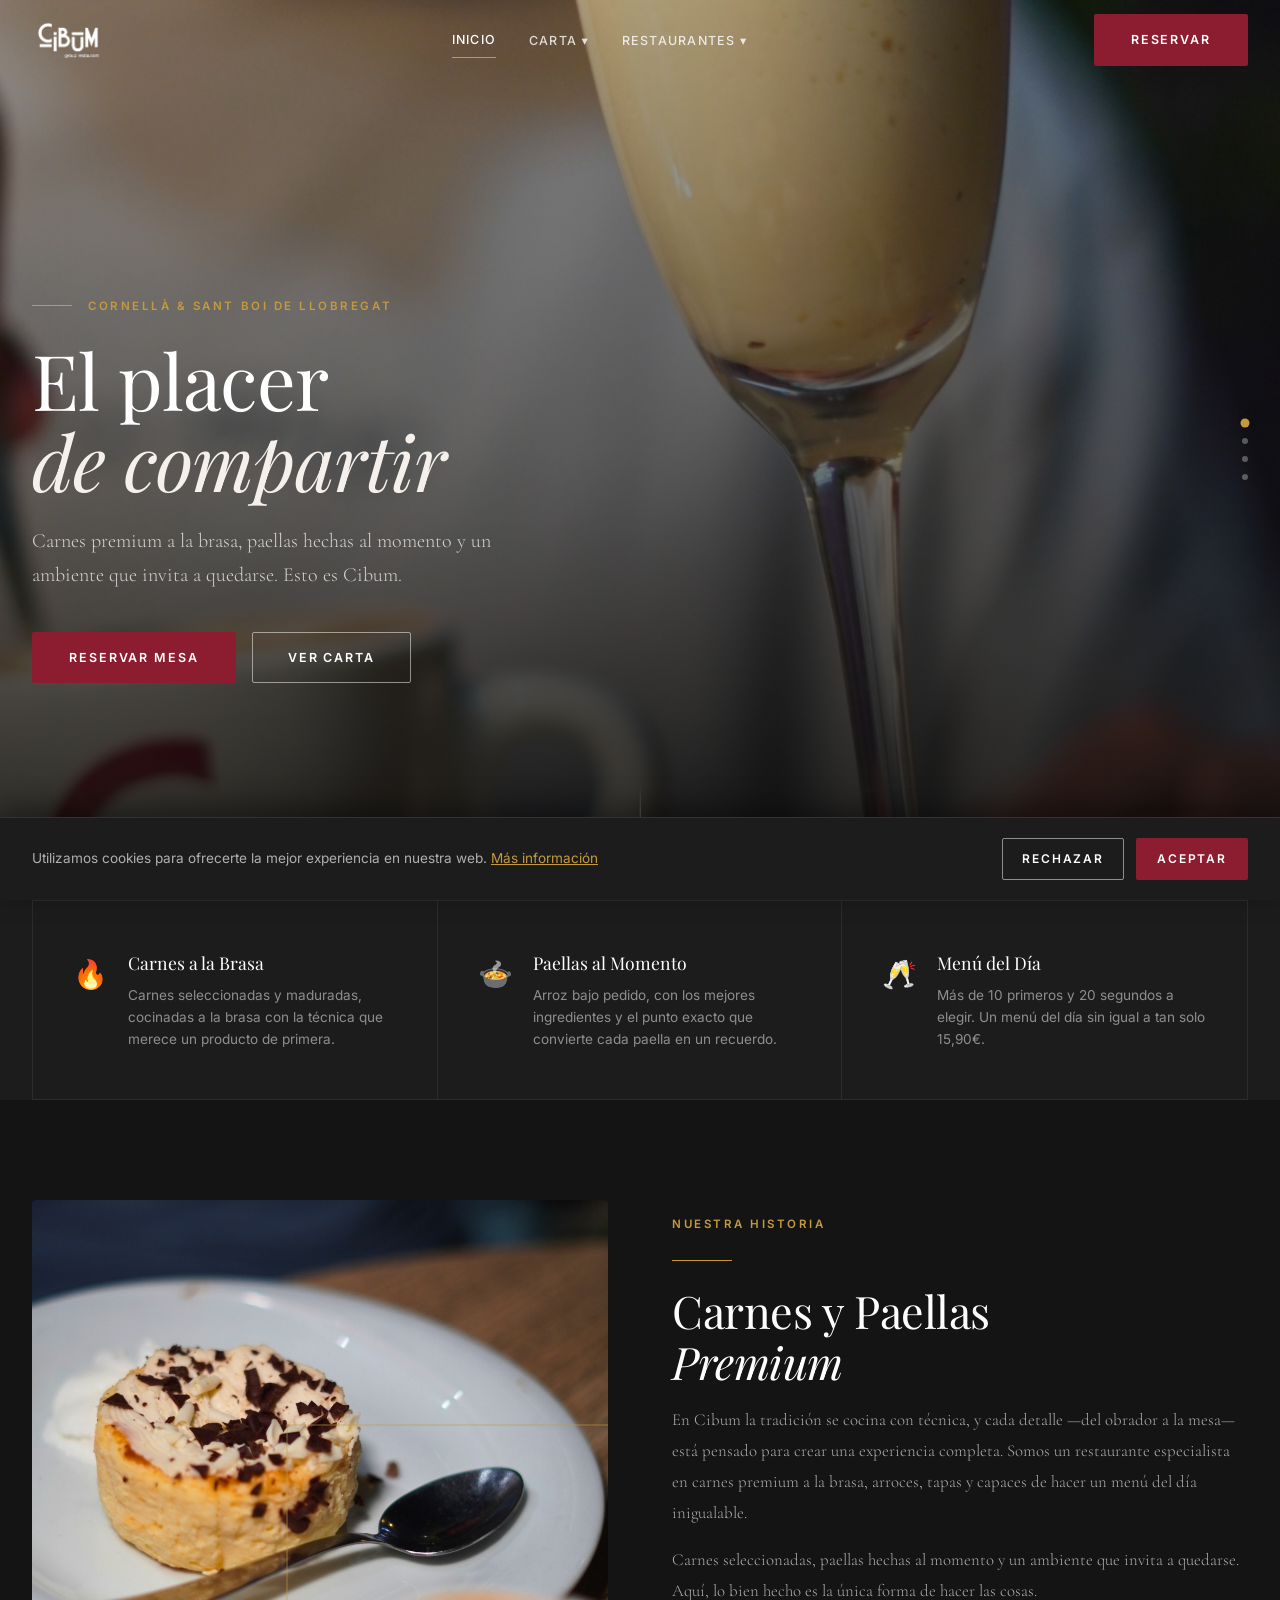
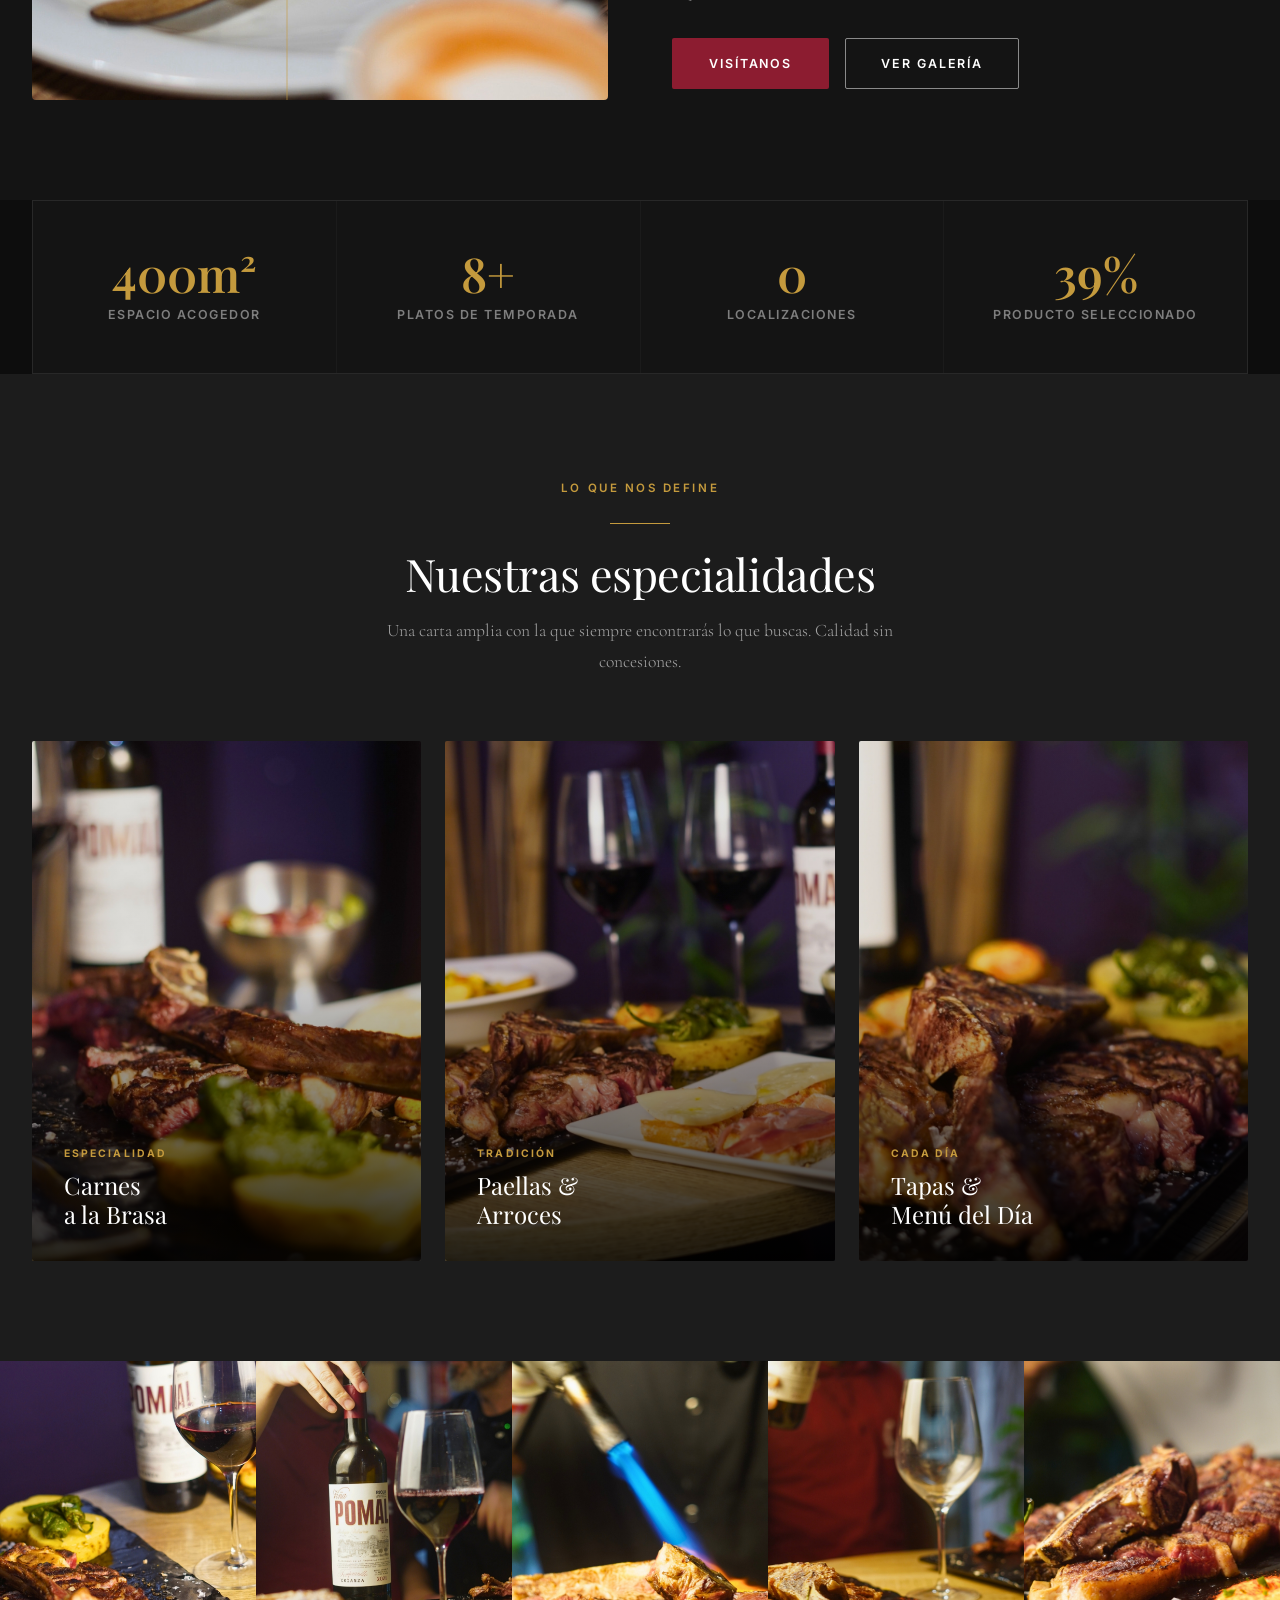
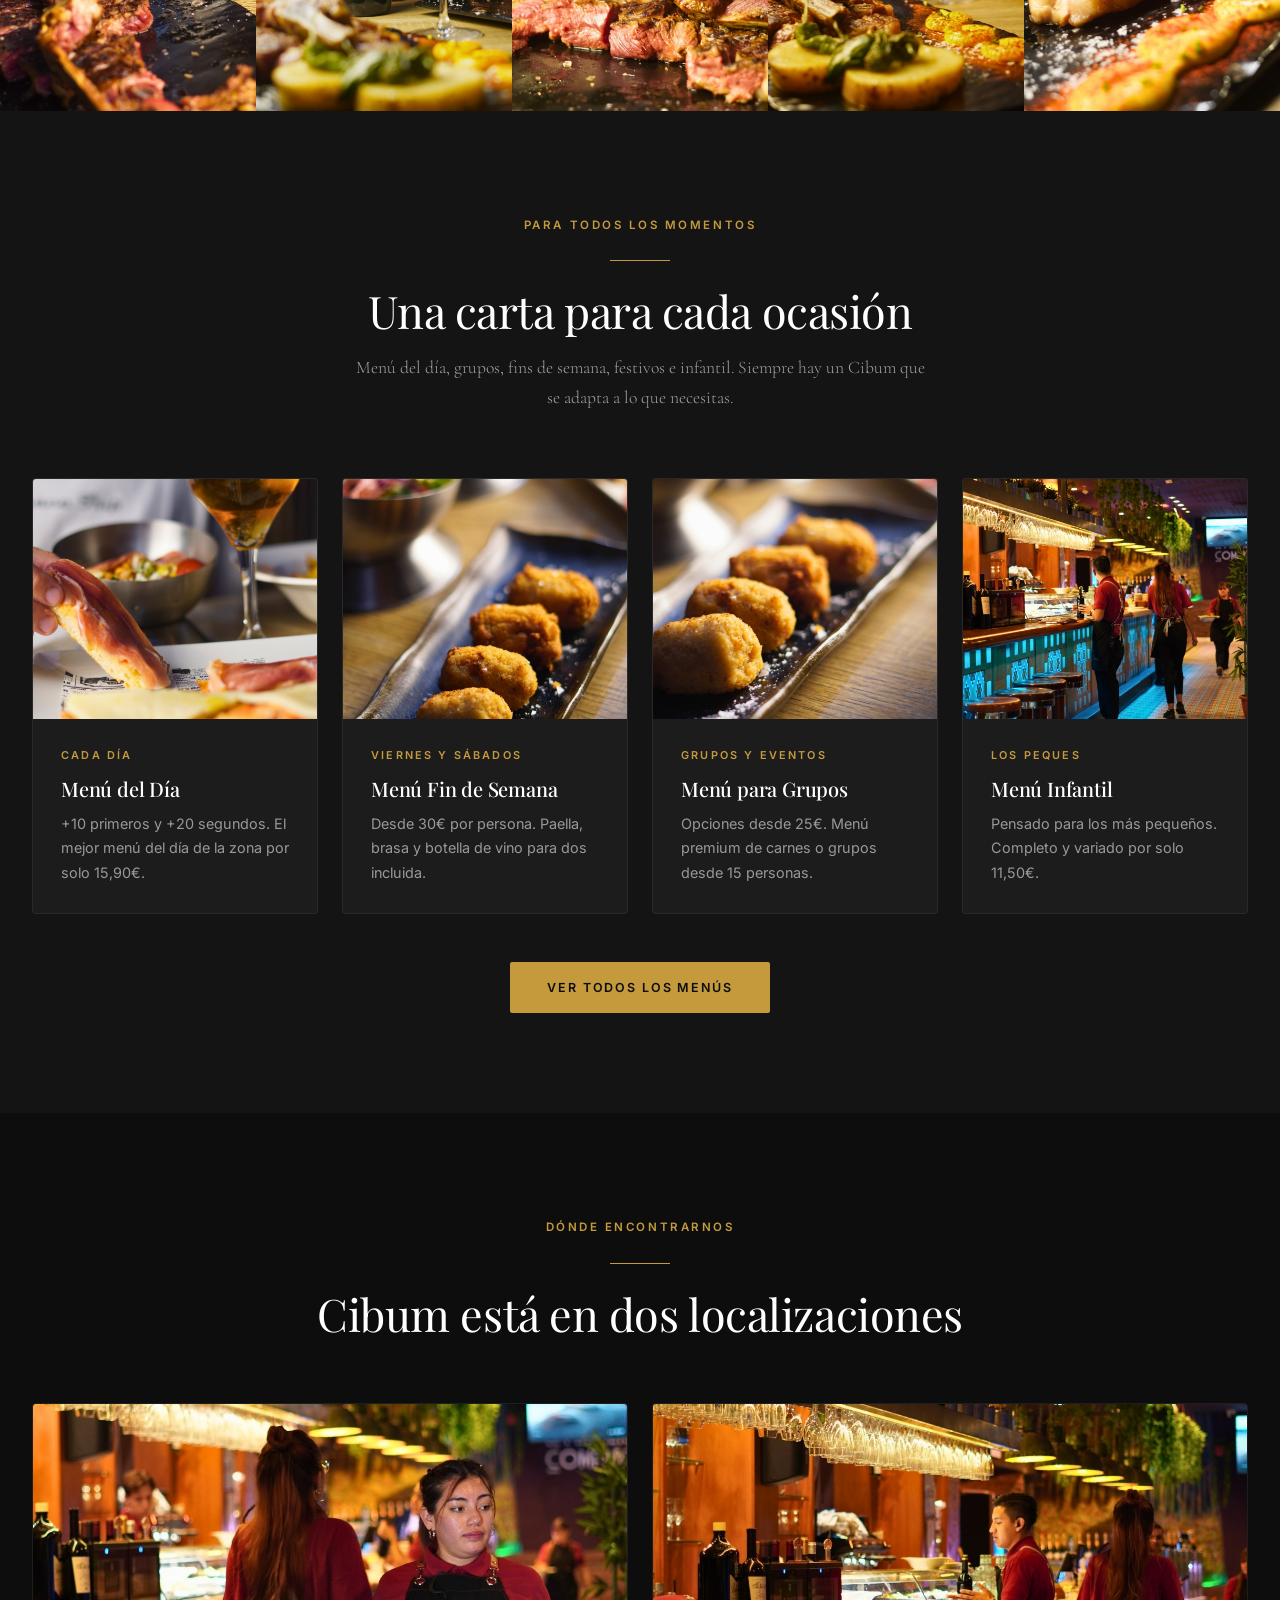
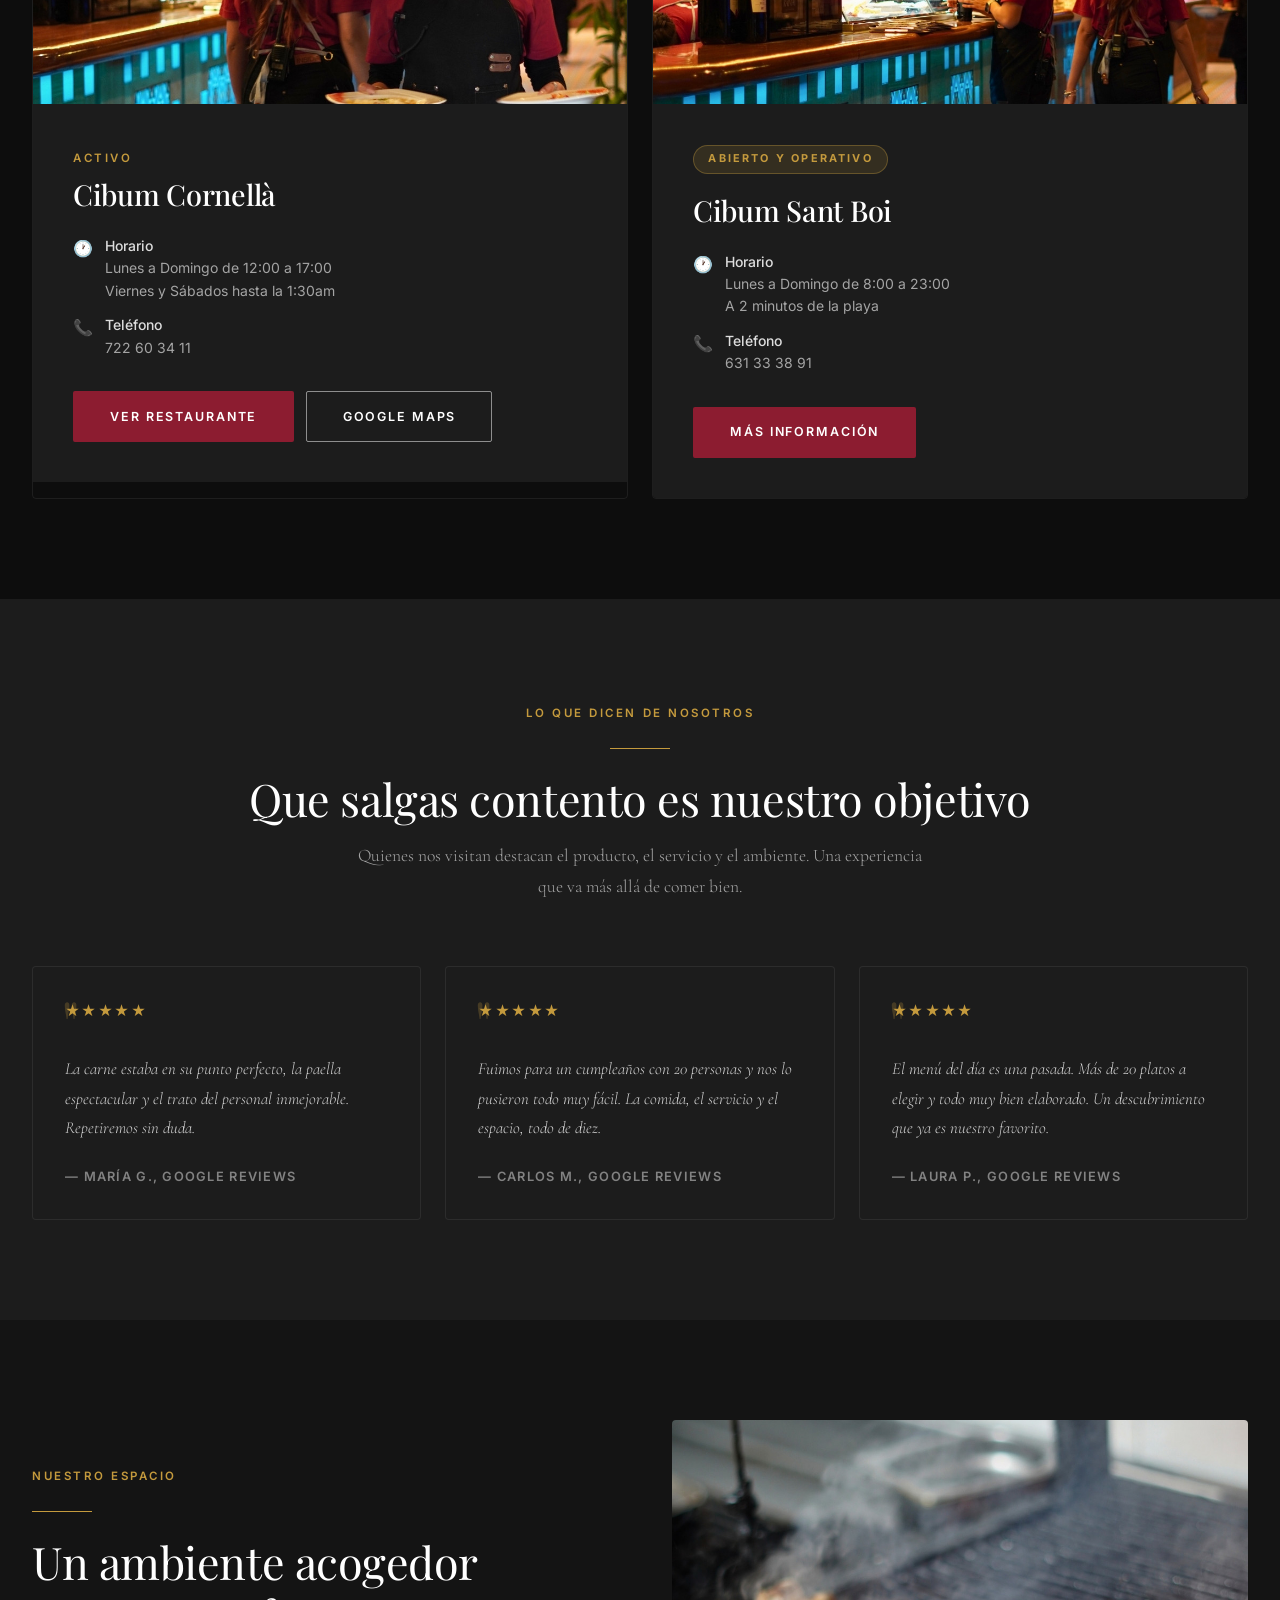
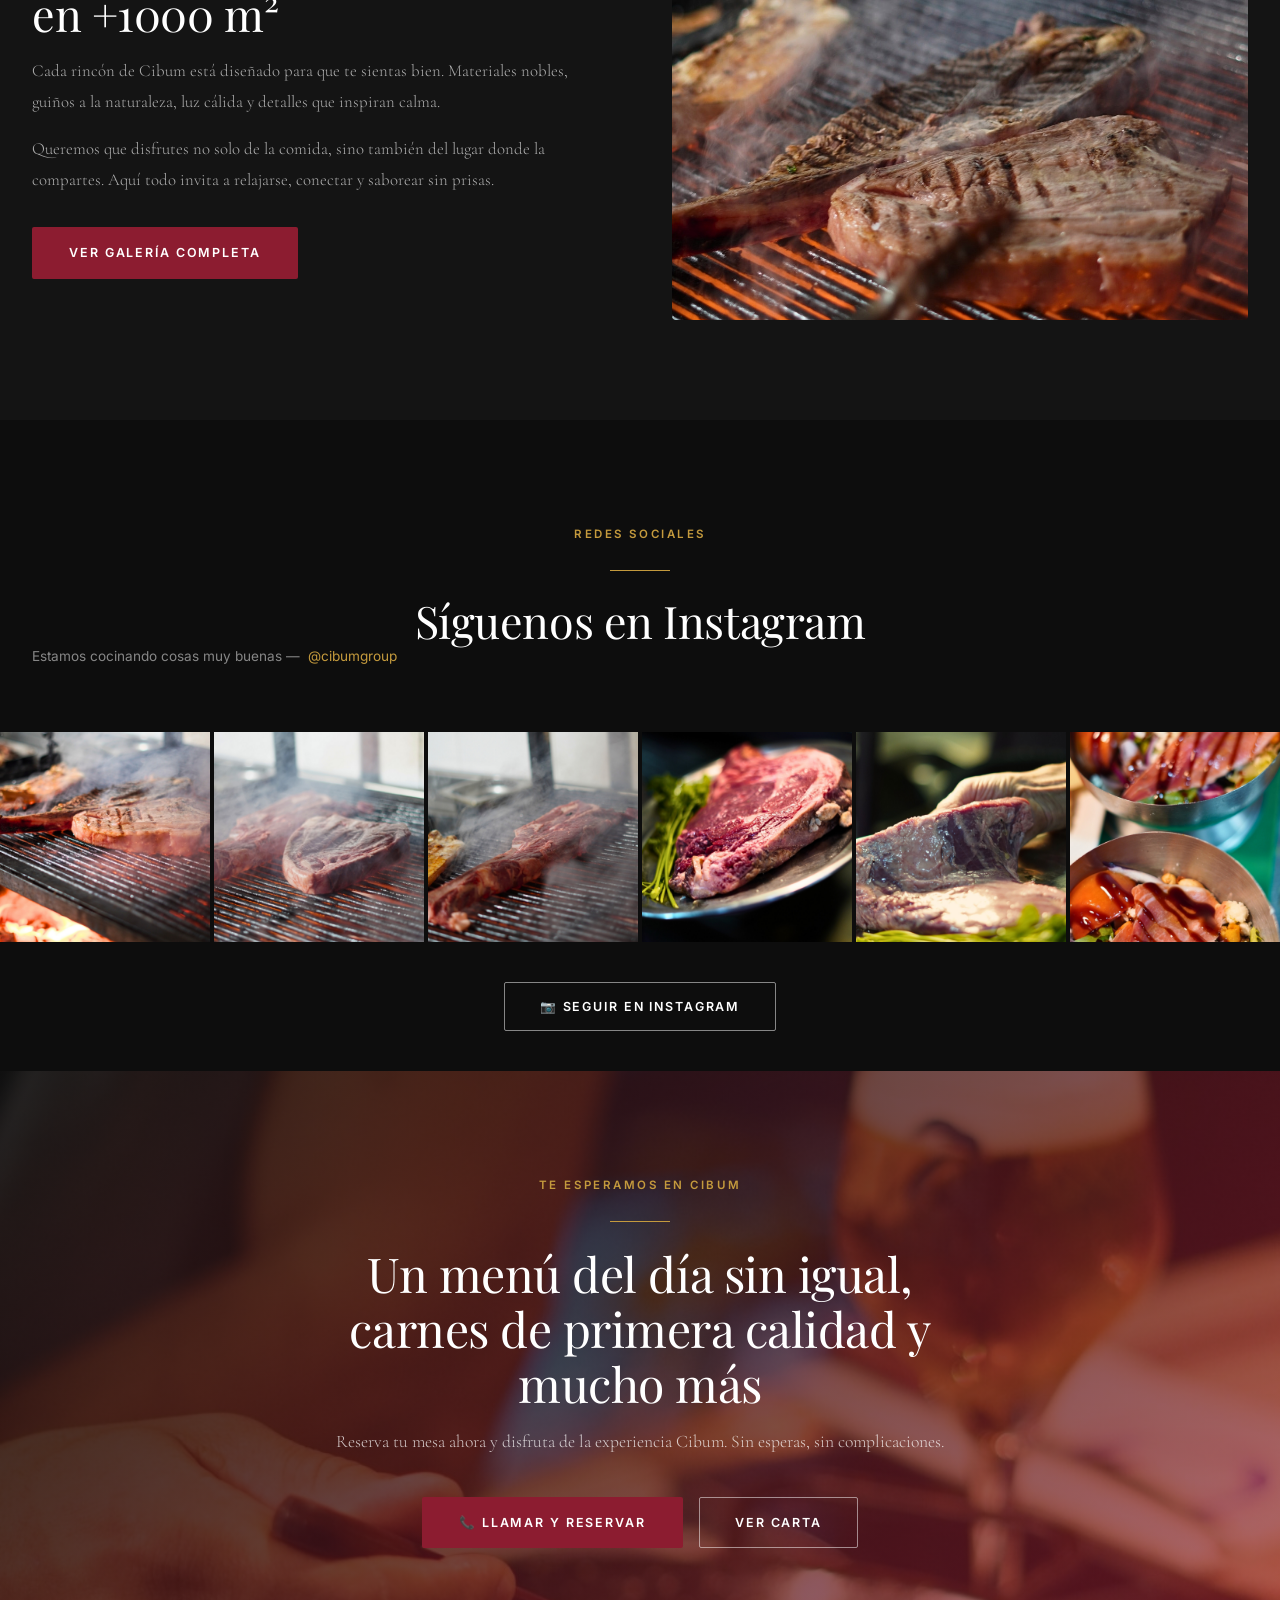
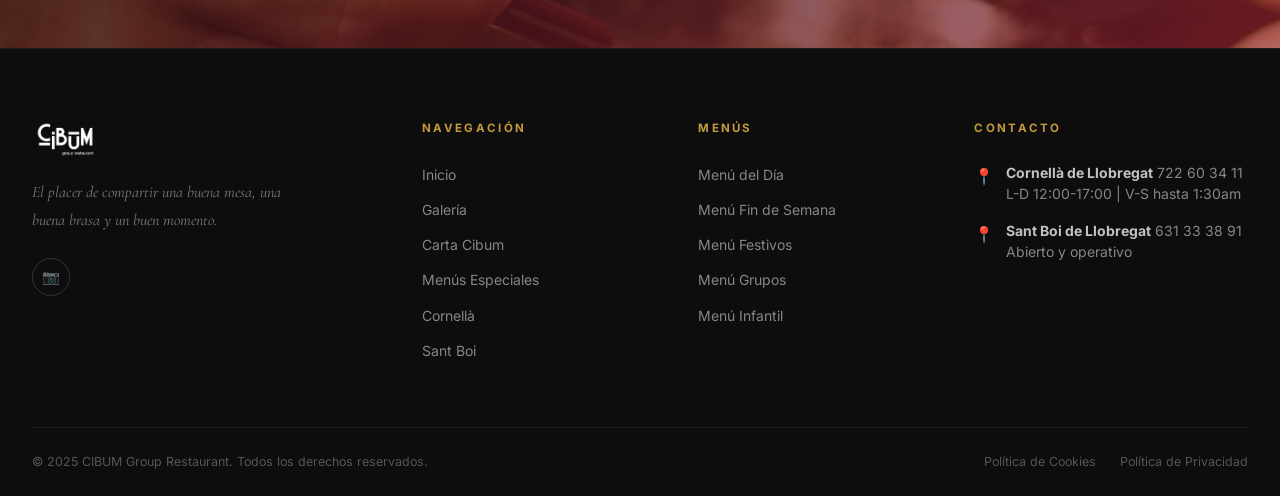
==== commit 97f88cdb: "Remove gallery page, update Sant Boi status, and fix navbar dropdown - Delete galeria.html and remov" ====
--- a/index.html
+++ b/index.html
@@ -161,7 +161,7 @@
       </a>
       <div class="navbar__links">
         <a href="index.html" class="navbar__link">Inicio</a>
-        <a href="galeria.html" class="navbar__link">Galería</a>
+
         <div class="navbar__dropdown">
           <a href="carta.html" class="navbar__link">Carta &#9662;</a>
           <div class="navbar__dropdown-menu">
@@ -480,13 +480,13 @@
             <img class="location-card__img" src="images/37.jpg" alt="Cibum Sant Boi">
           </div>
           <div class="location-card__body">
-            <span class="badge-soon">Abrimos en Junio 2025</span>
+            <span class="badge-soon">Abierto y operativo</span>
             <h3 class="location-card__name">Cibum Sant Boi</h3>
             <div class="location-card__info">
               <div class="location-card__info-row">
                 <span class="location-card__info-icon">&#128336;</span>
                 <div class="location-card__info-text">
-                  <strong>Horario previsto</strong>
+                  <strong>Horario</strong>
                   Lunes a Domingo de 8:00 a 23:00<br>
                   A 2 minutos de la playa
                 </div>
@@ -674,7 +674,7 @@
             <div class="footer__contact-text">
               <strong style="color: rgba(255,255,255,0.75);">Sant Boi de Llobregat</strong>
               <a href="tel:631333891">631 33 38 91</a><br>
-              Próximamente — Junio 2025
+              Abierto y operativo
             </div>
           </div>
         </div>
--- a/css/style.css
+++ b/css/style.css
@@ -258,6 +258,15 @@
   position: relative;
 }
 
+.navbar__dropdown::after {
+  content: '';
+  position: absolute;
+  top: 100%;
+  left: -12px;
+  right: -12px;
+  height: 12px;
+}
+
 .navbar__dropdown-menu {
   position: absolute;
   top: calc(100% + 12px);
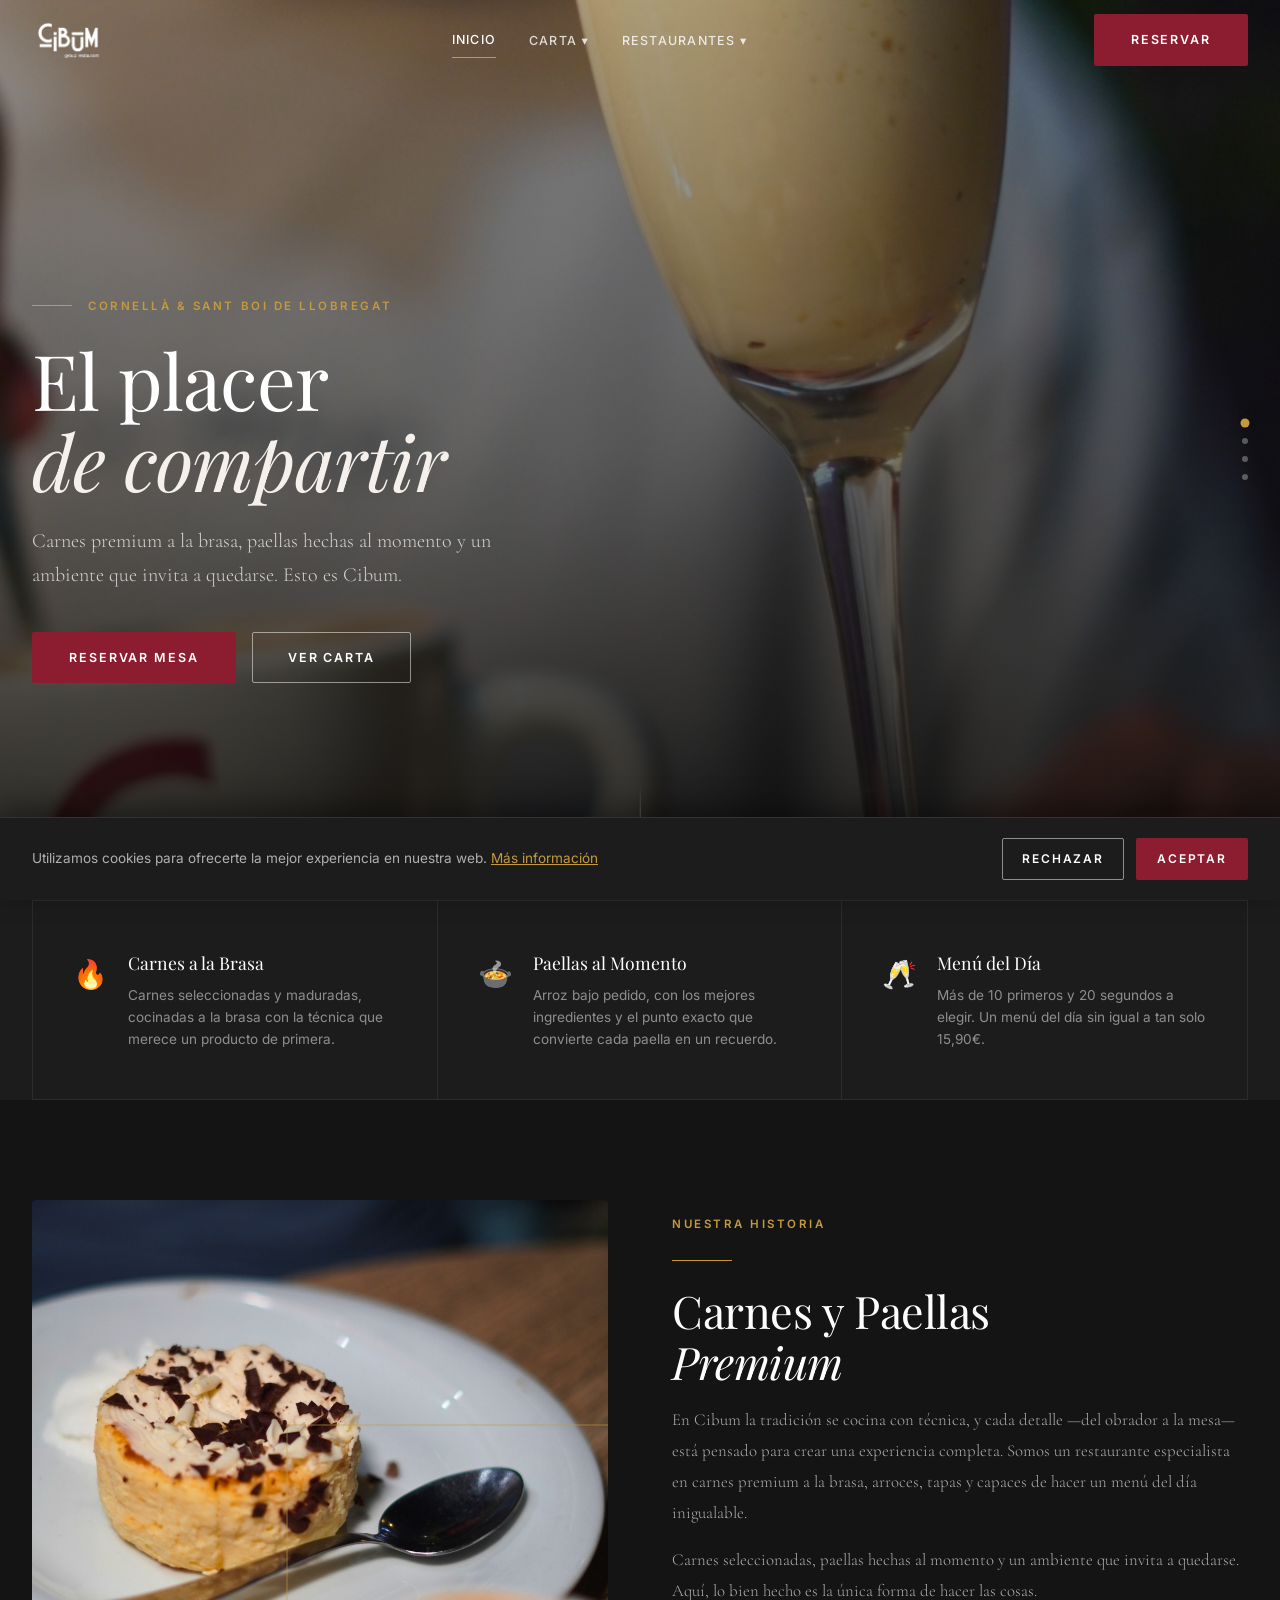
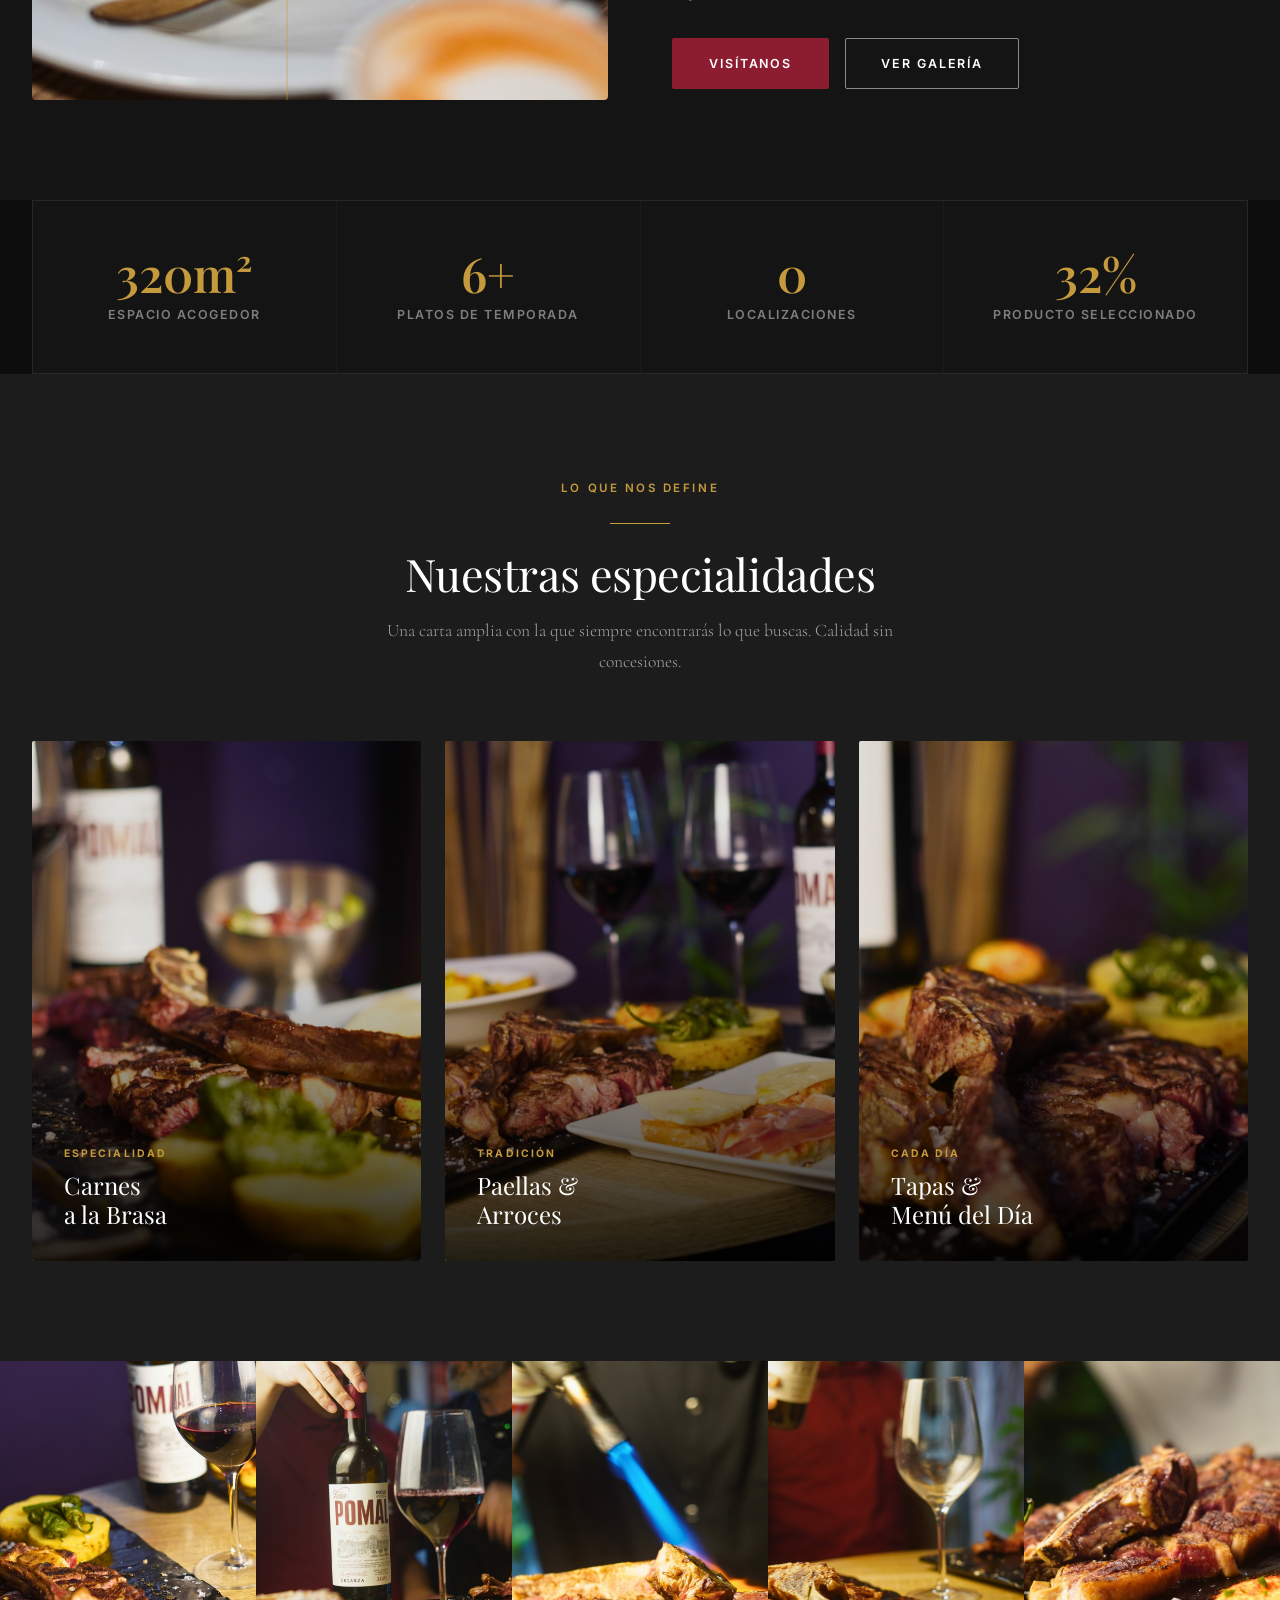
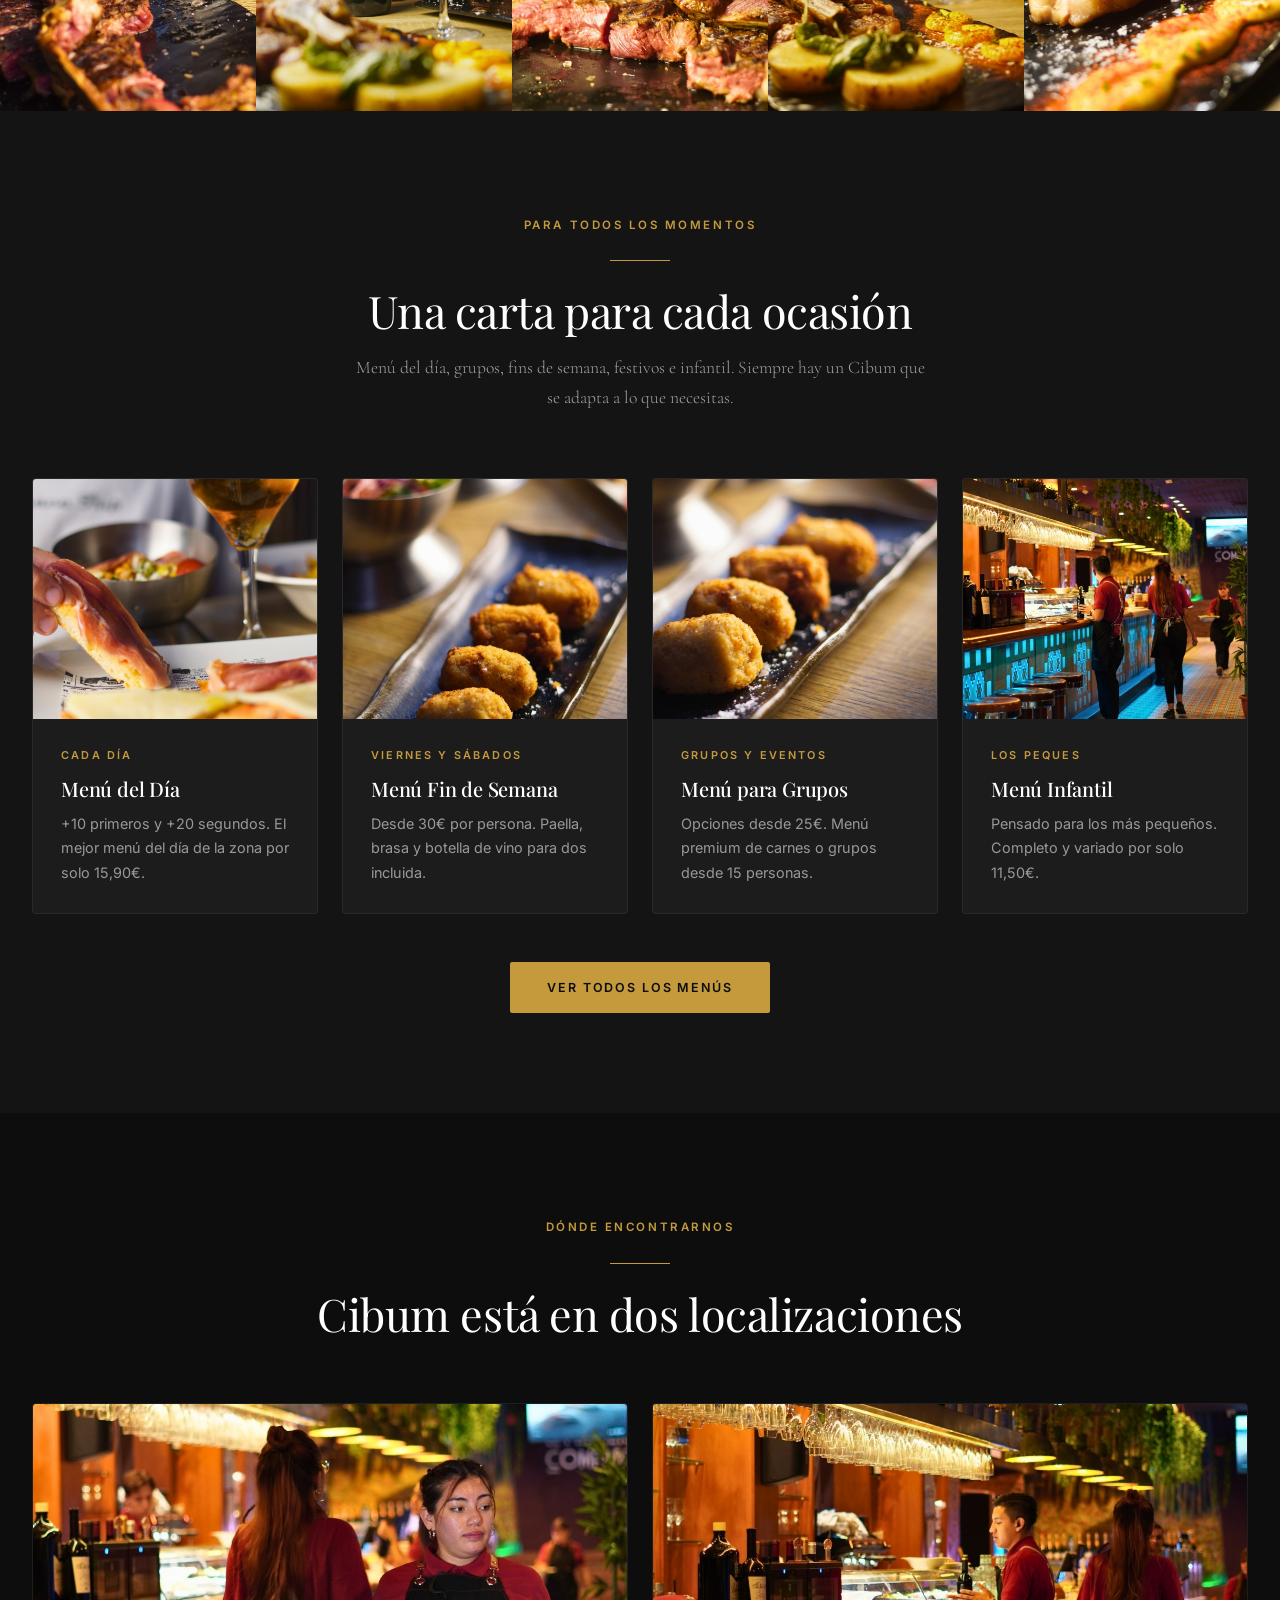
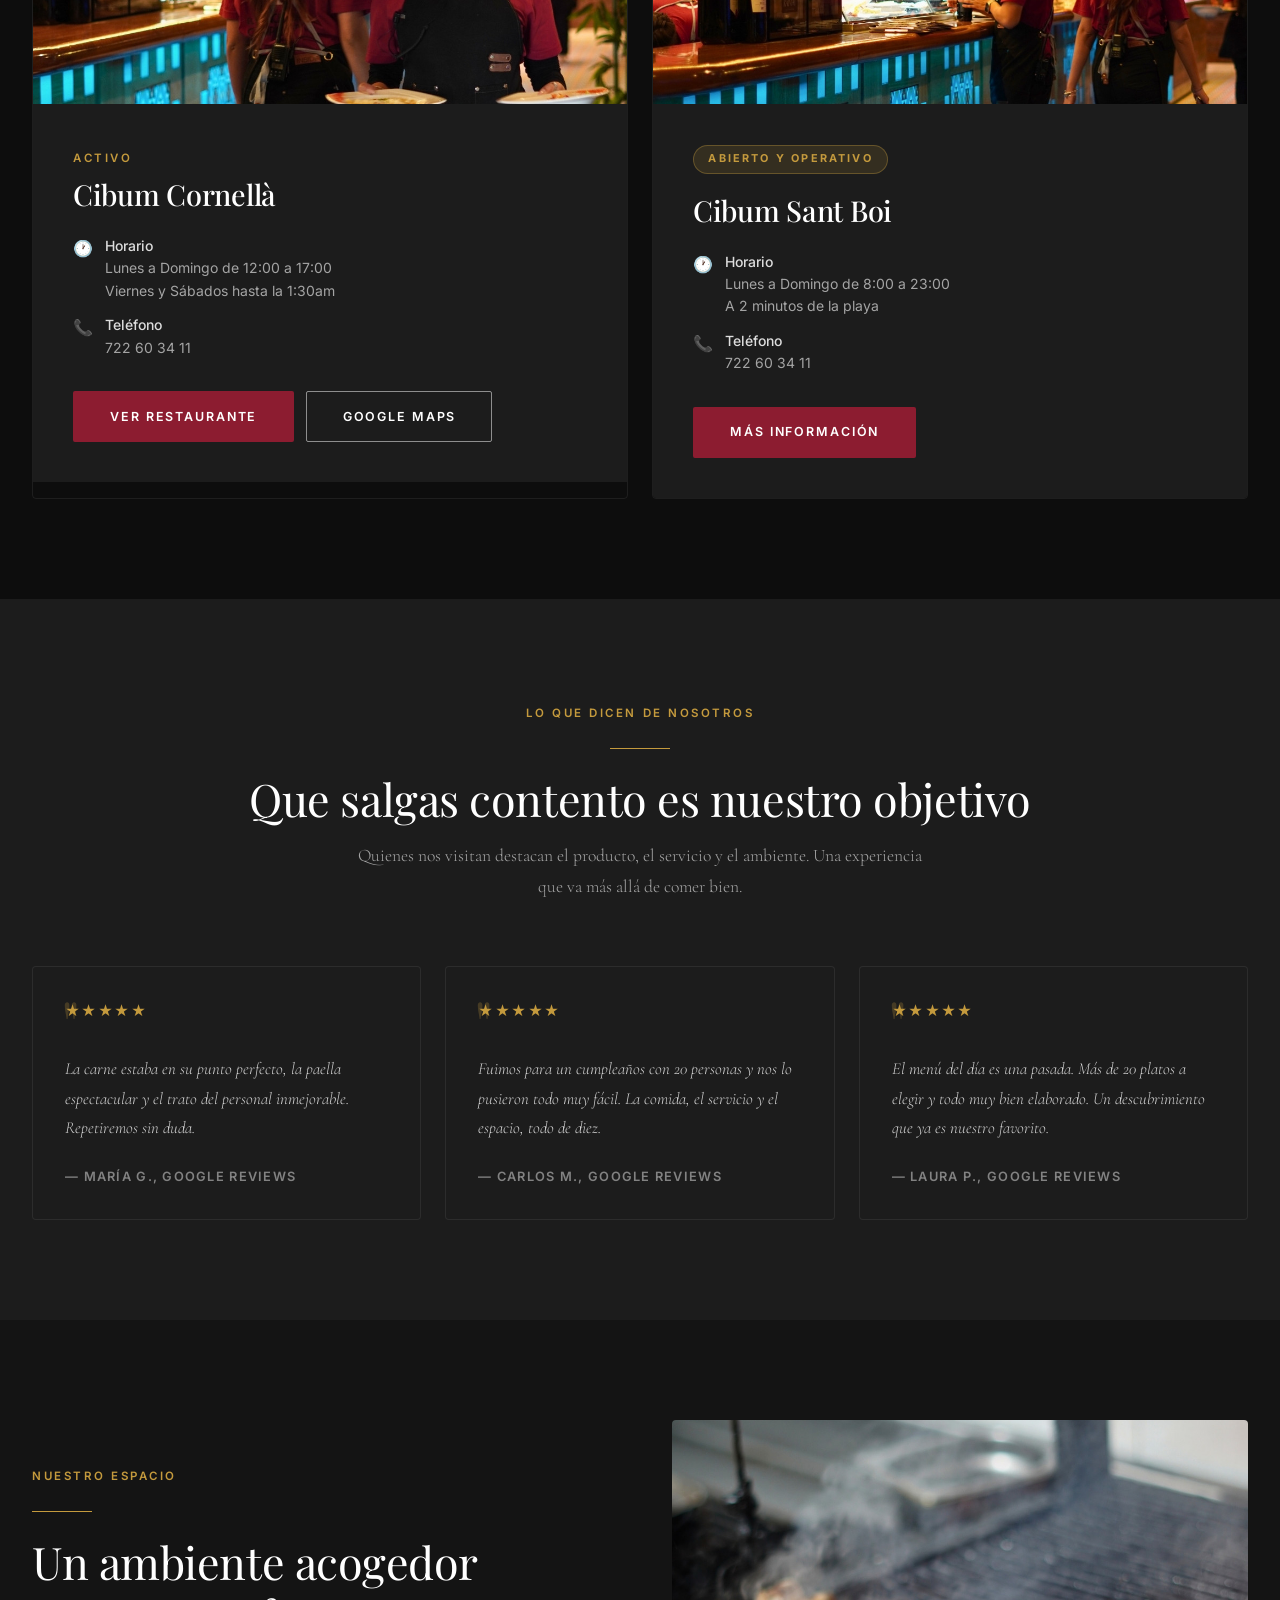
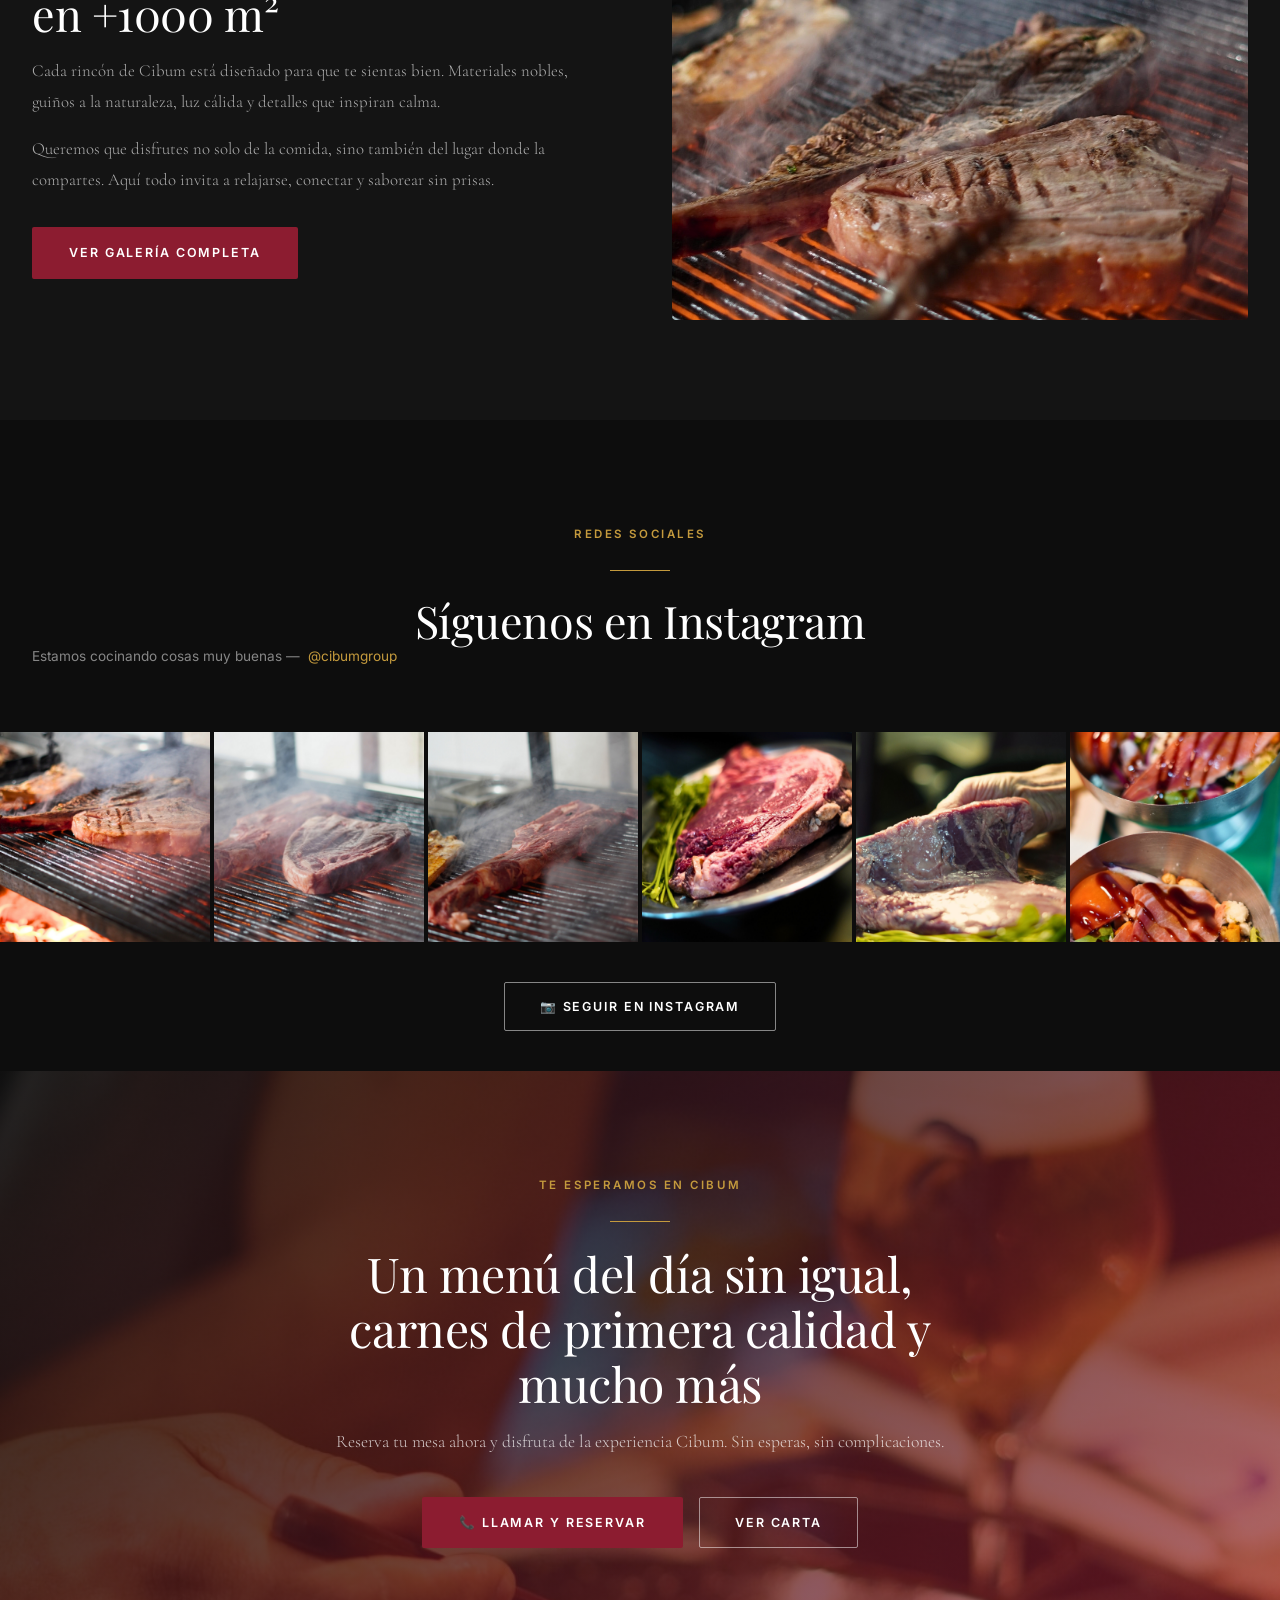
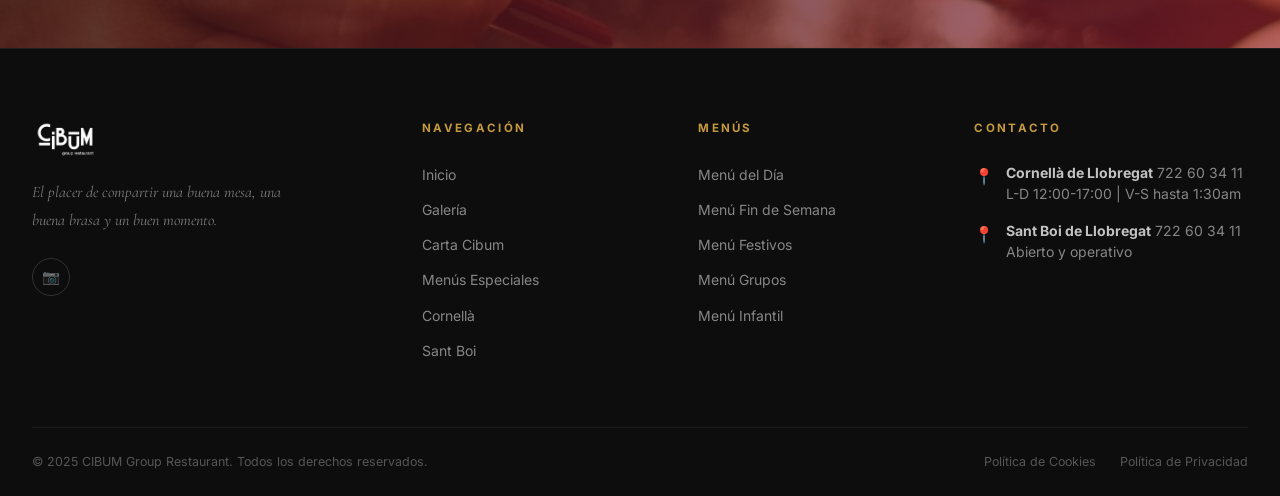
==== commit ec008082: "Actualizar telefonos de contacto" ====
--- a/index.html
+++ b/index.html
@@ -1,4 +1,4 @@
-<!DOCTYPE html>
+﻿<!DOCTYPE html>
 <html lang="es">
 <head>
   <meta charset="UTF-8">
@@ -495,7 +495,7 @@
                 <span class="location-card__info-icon">&#128222;</span>
                 <div class="location-card__info-text">
                   <strong>Teléfono</strong>
-                  <a href="tel:631333891">631 33 38 91</a>
+                  <a href="tel:722603411">722 60 34 11</a>
                 </div>
               </div>
             </div>
@@ -673,7 +673,7 @@
             <span class="footer__contact-icon">&#128205;</span>
             <div class="footer__contact-text">
               <strong style="color: rgba(255,255,255,0.75);">Sant Boi de Llobregat</strong>
-              <a href="tel:631333891">631 33 38 91</a><br>
+              <a href="tel:722603411">722 60 34 11</a><br>
               Abierto y operativo
             </div>
           </div>
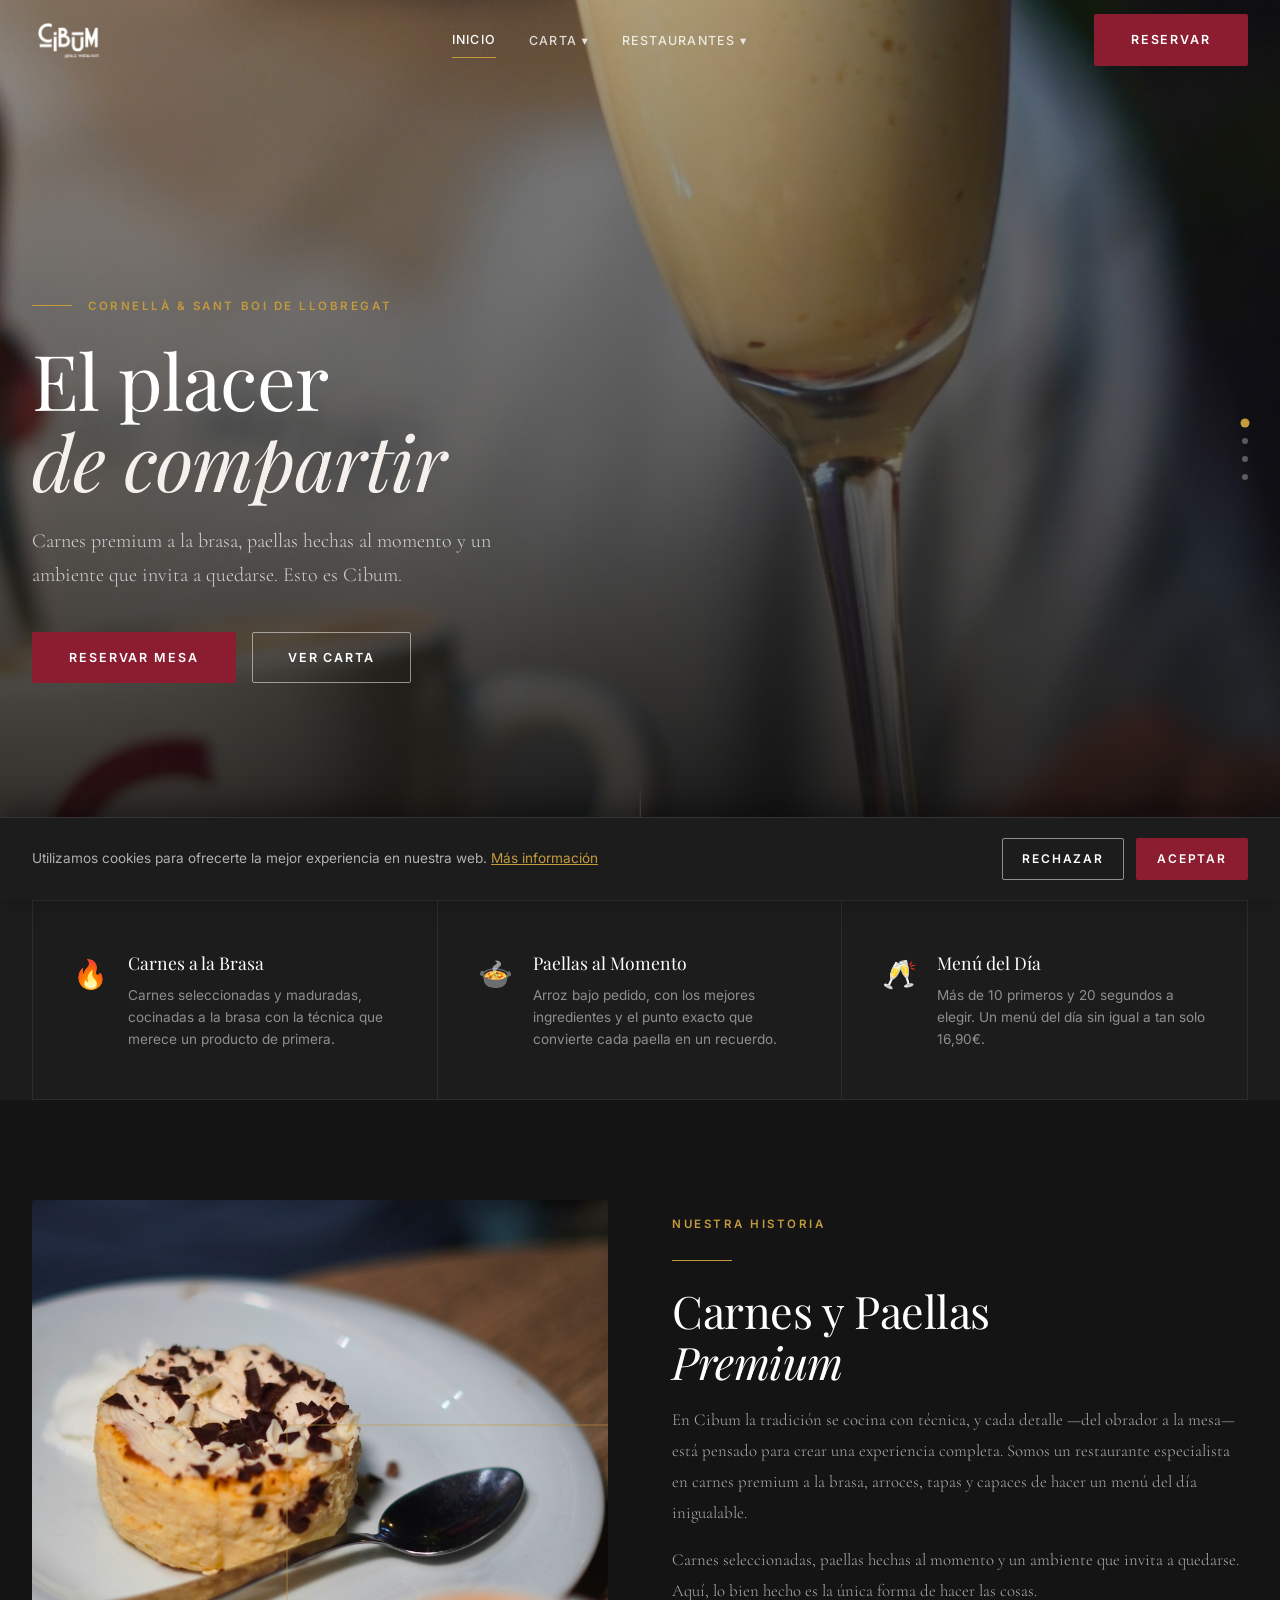
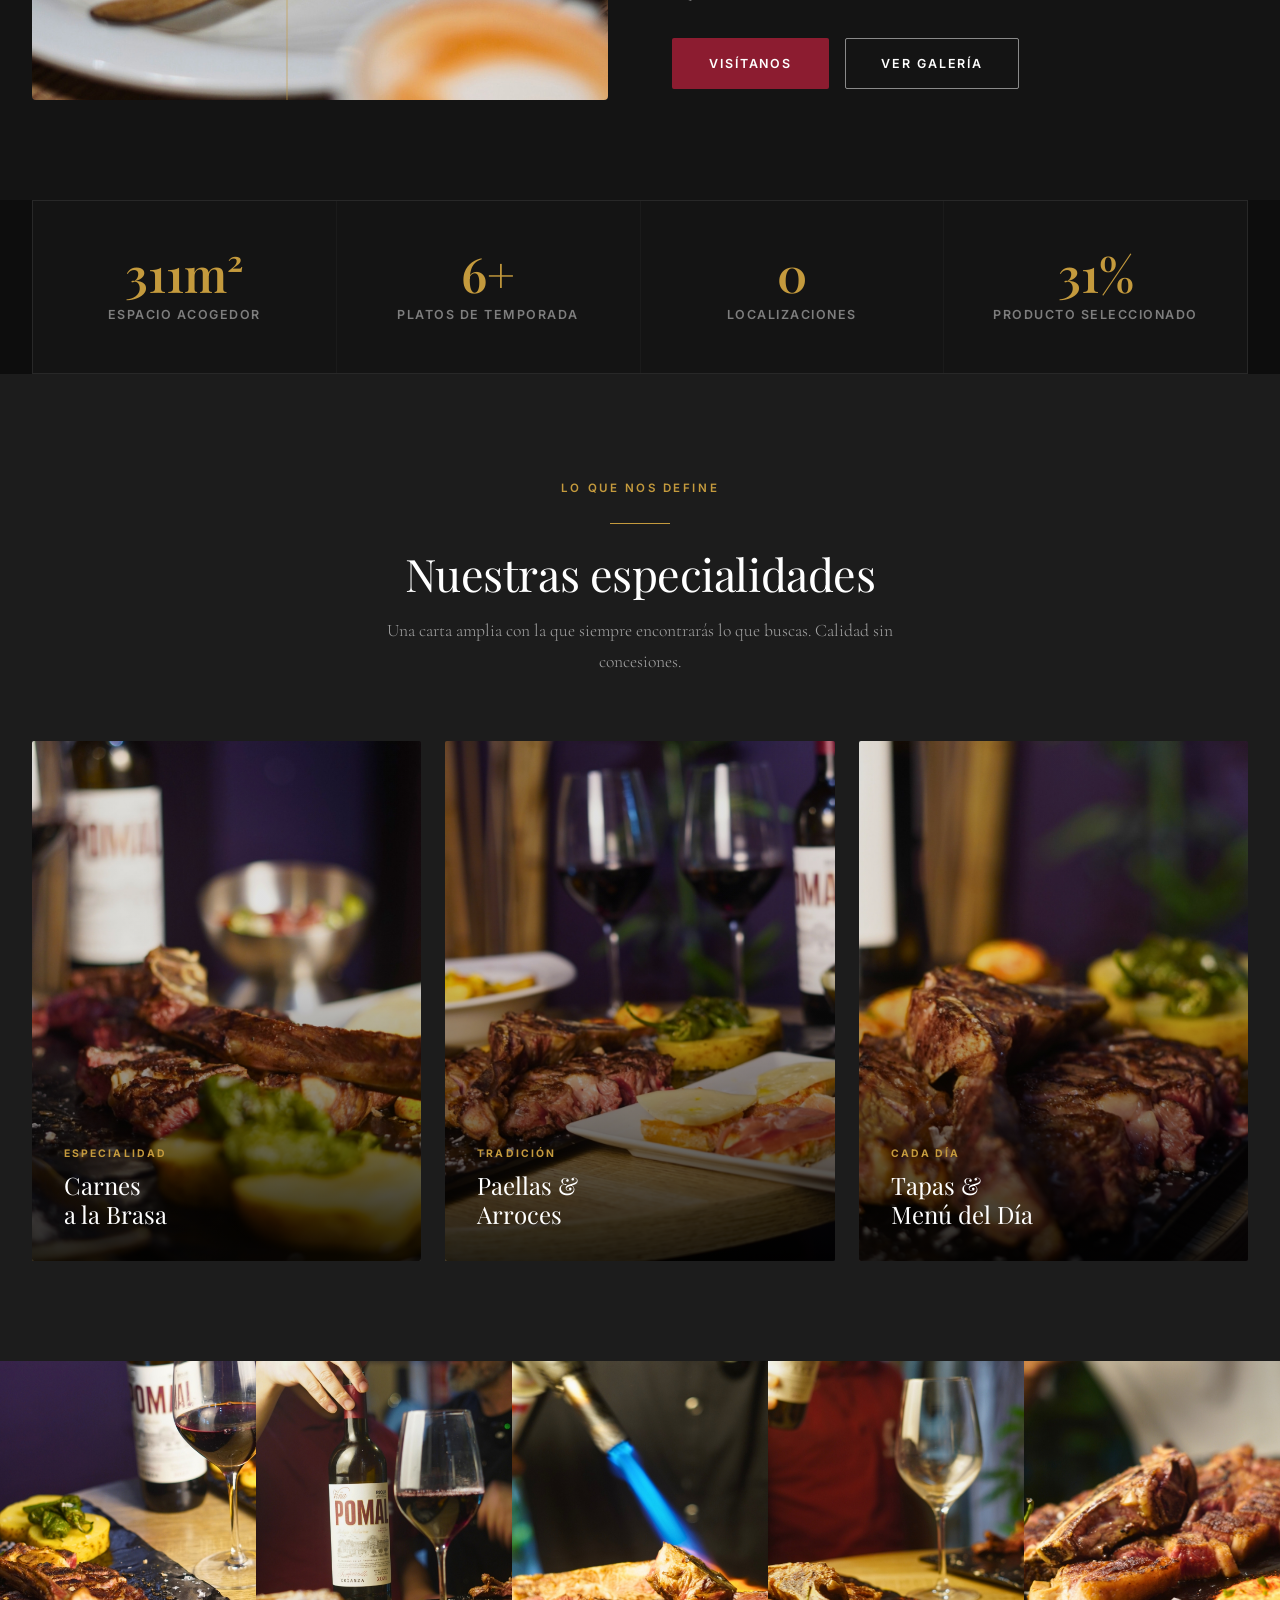
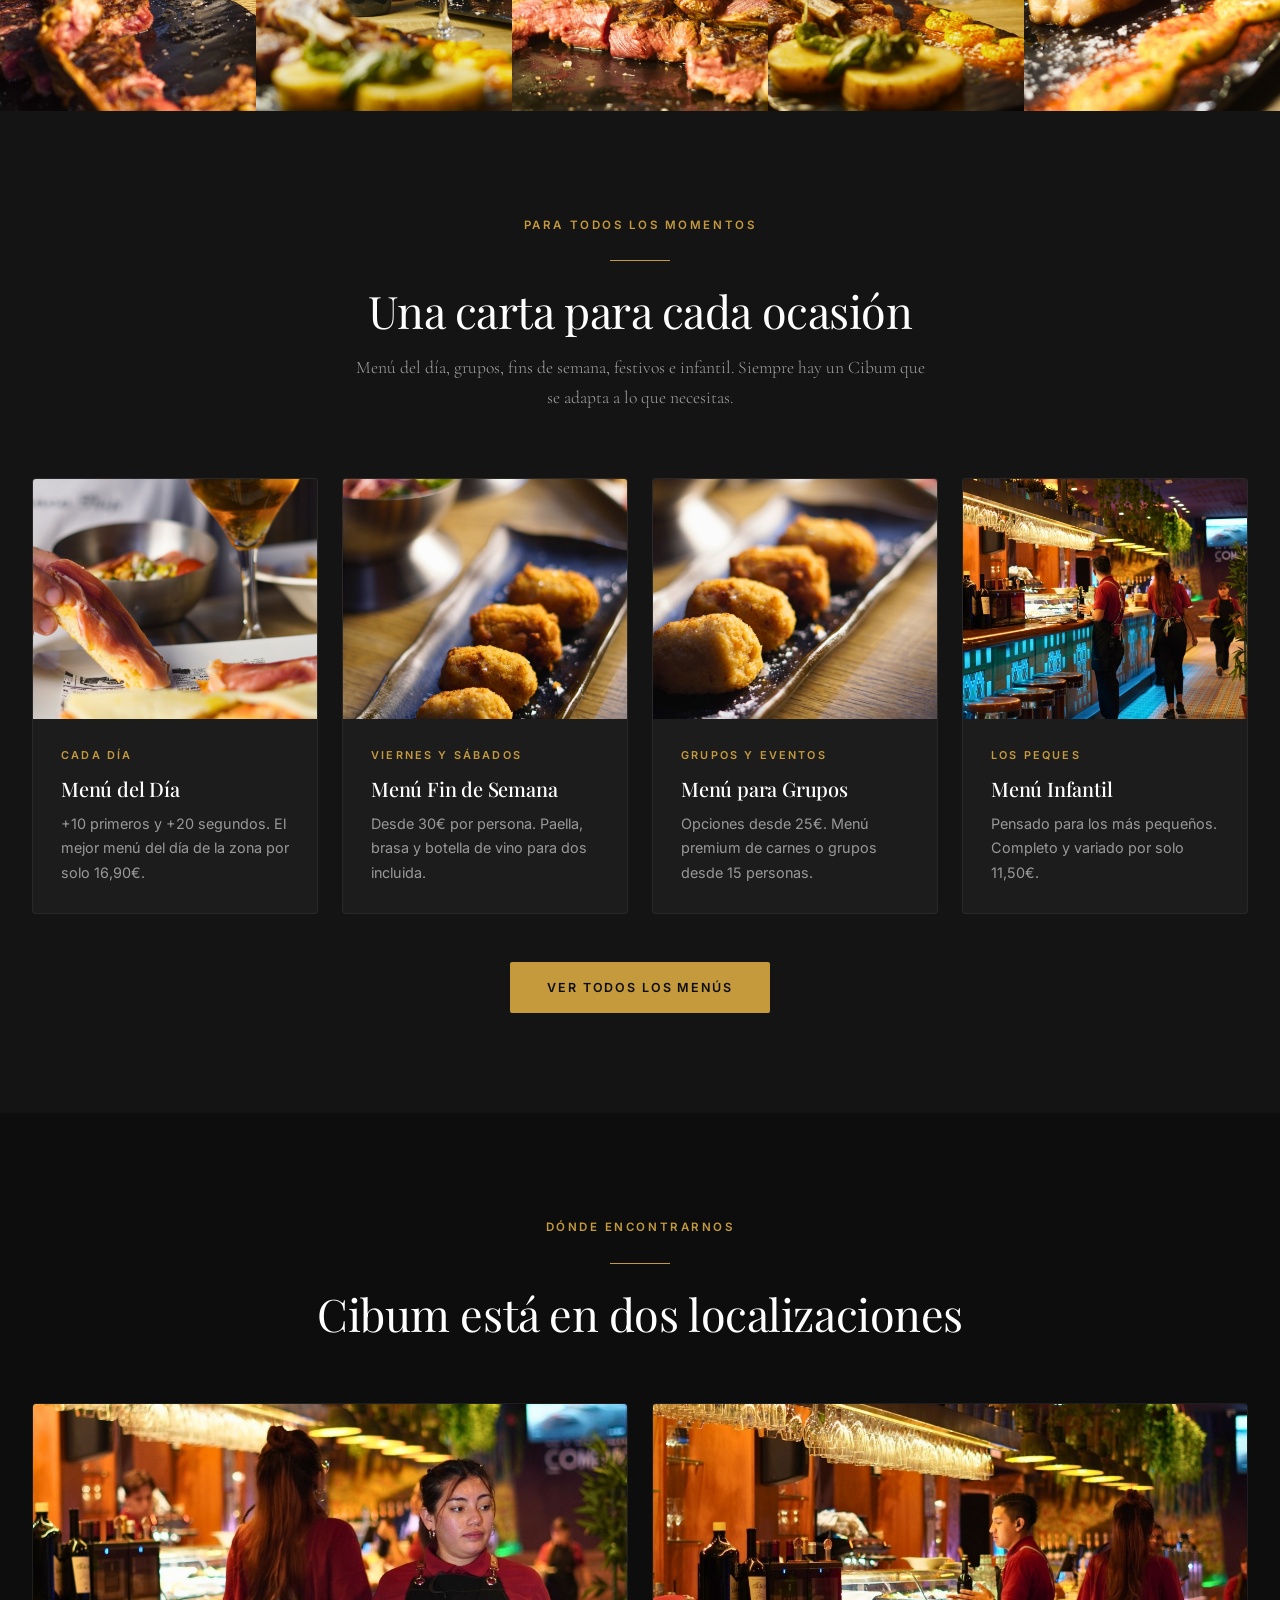
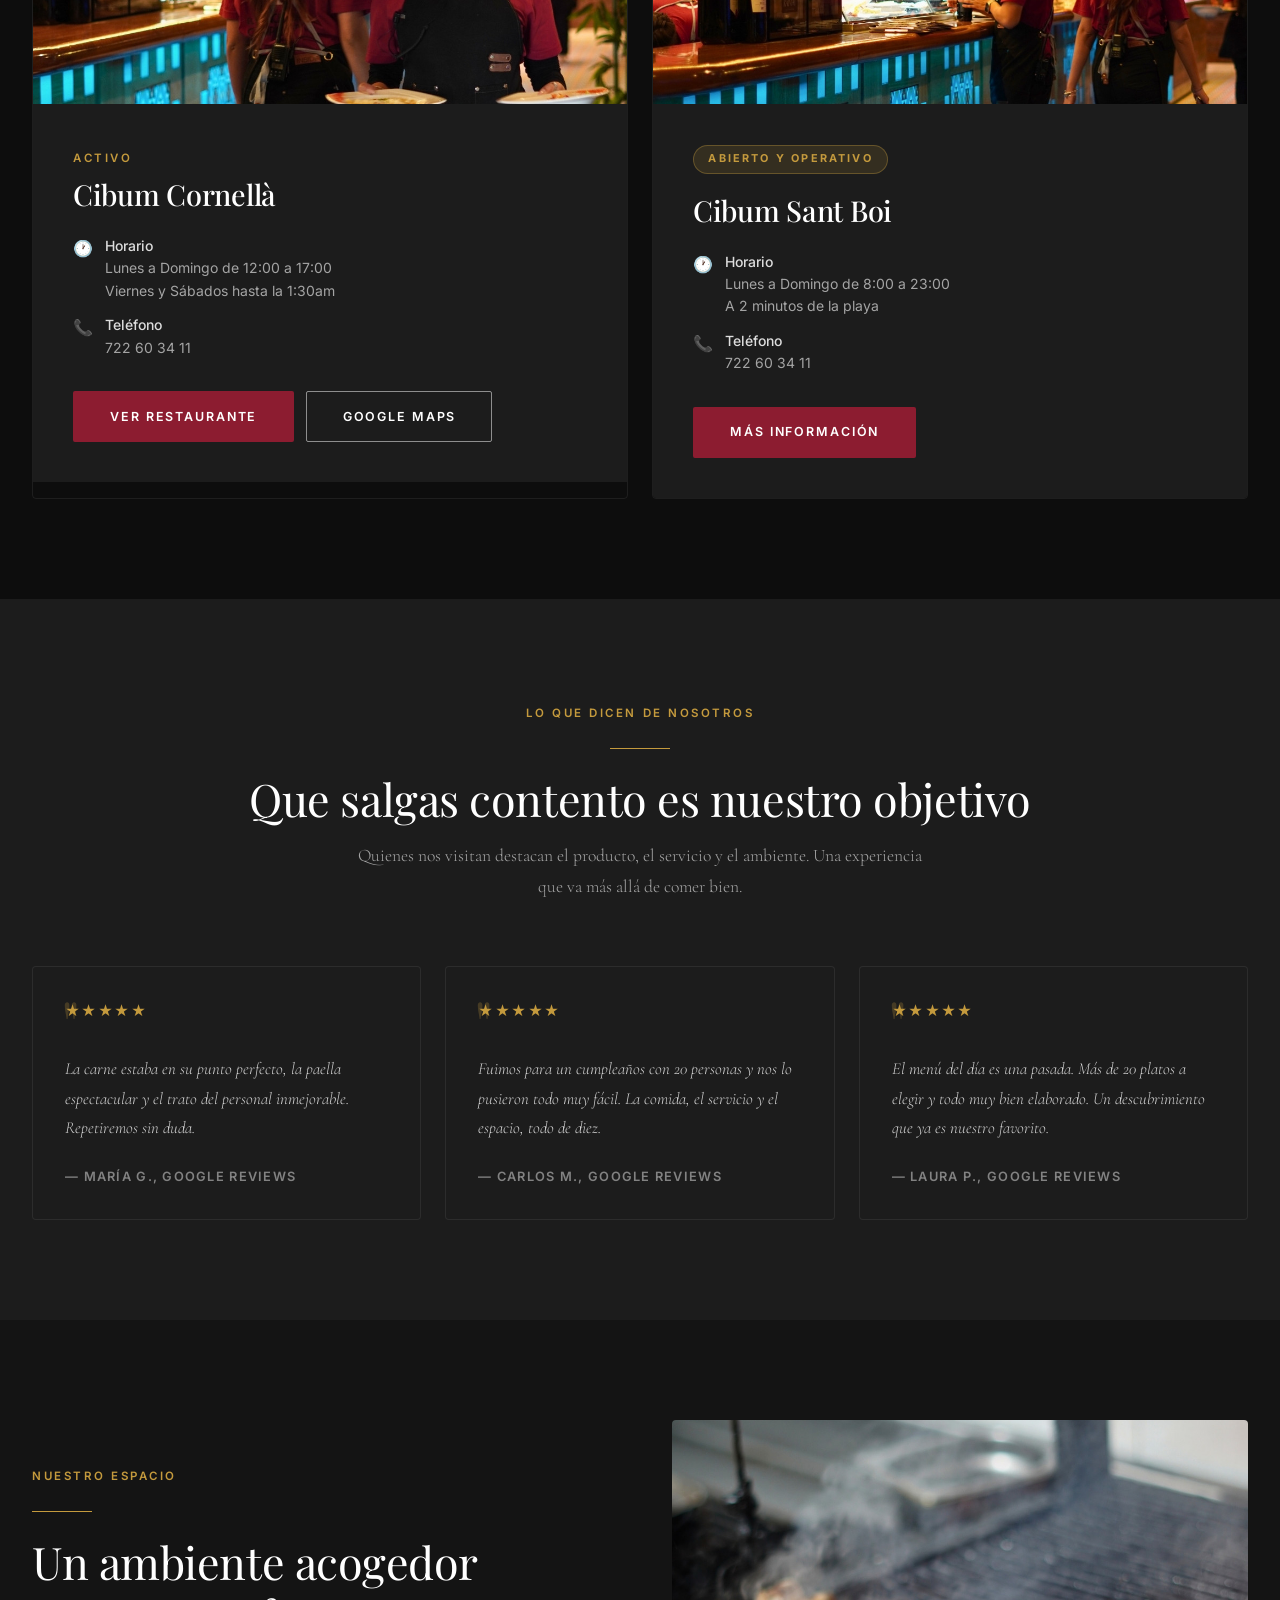
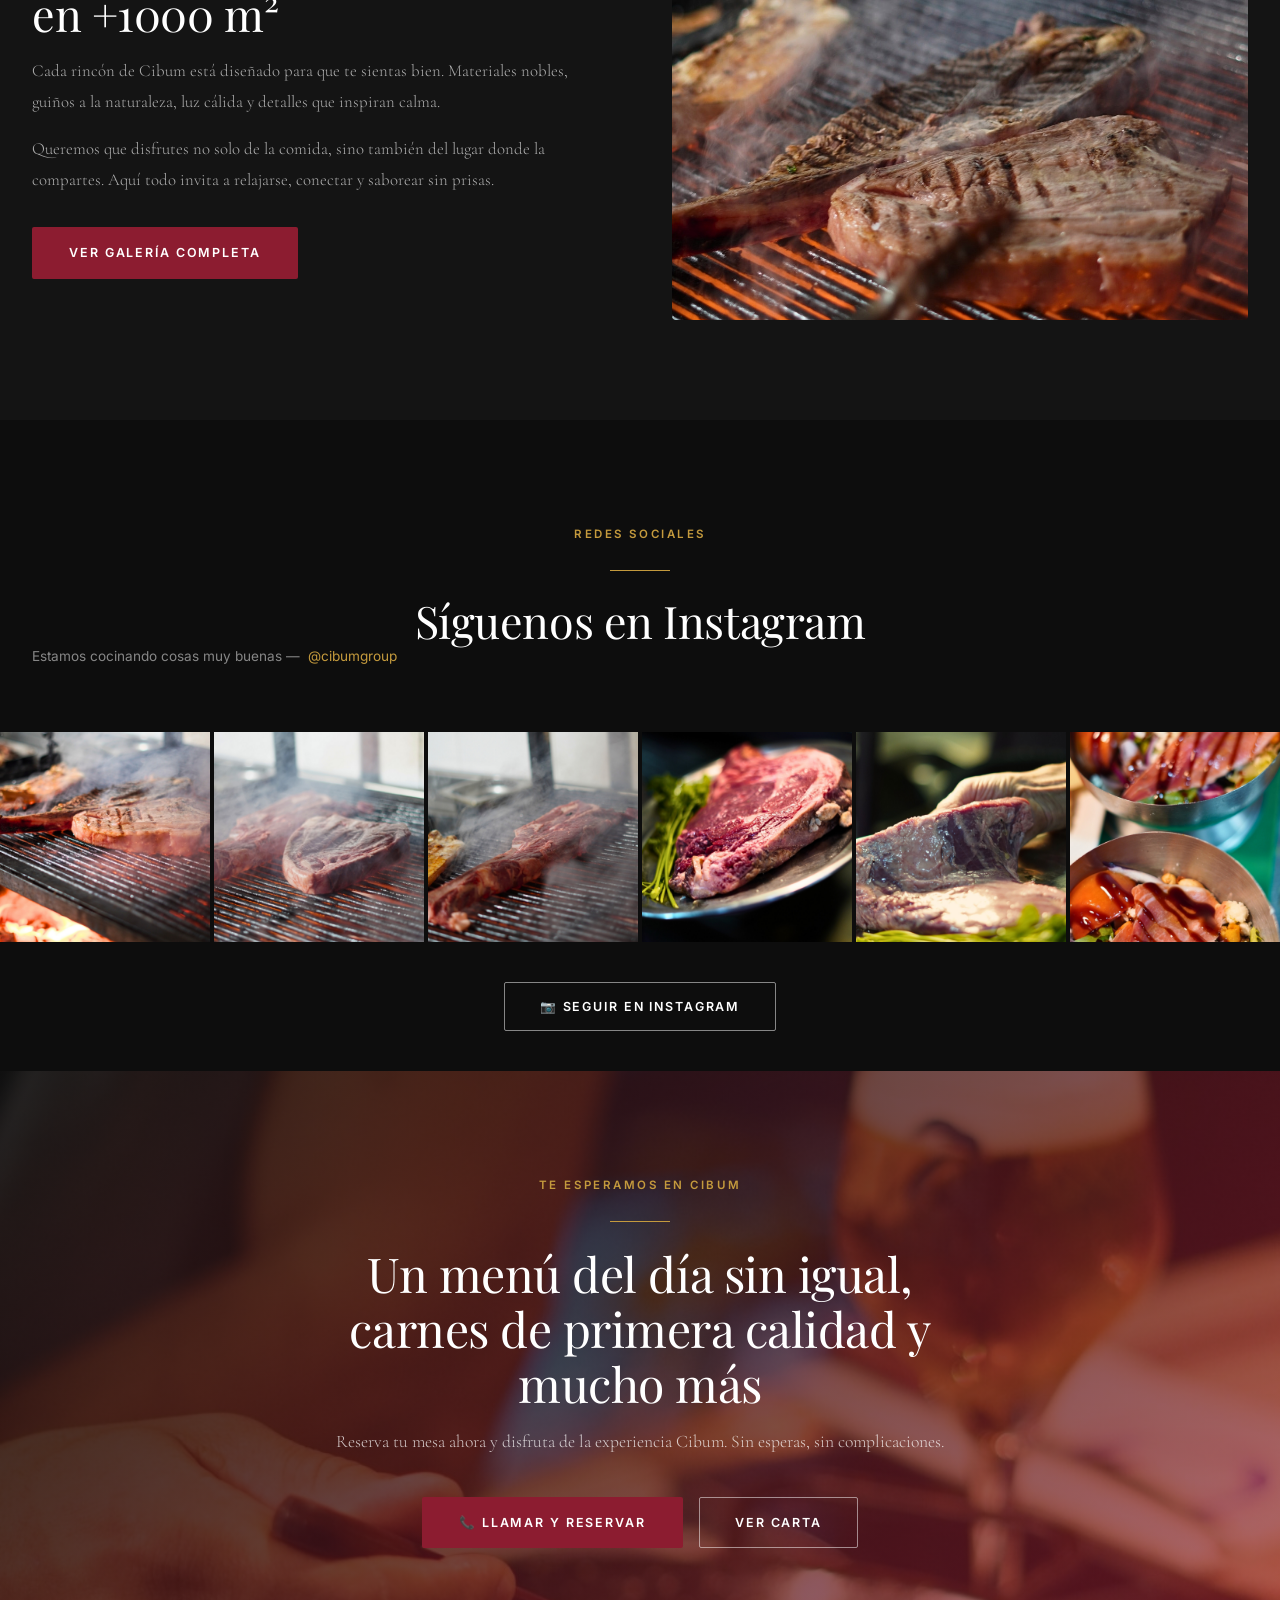
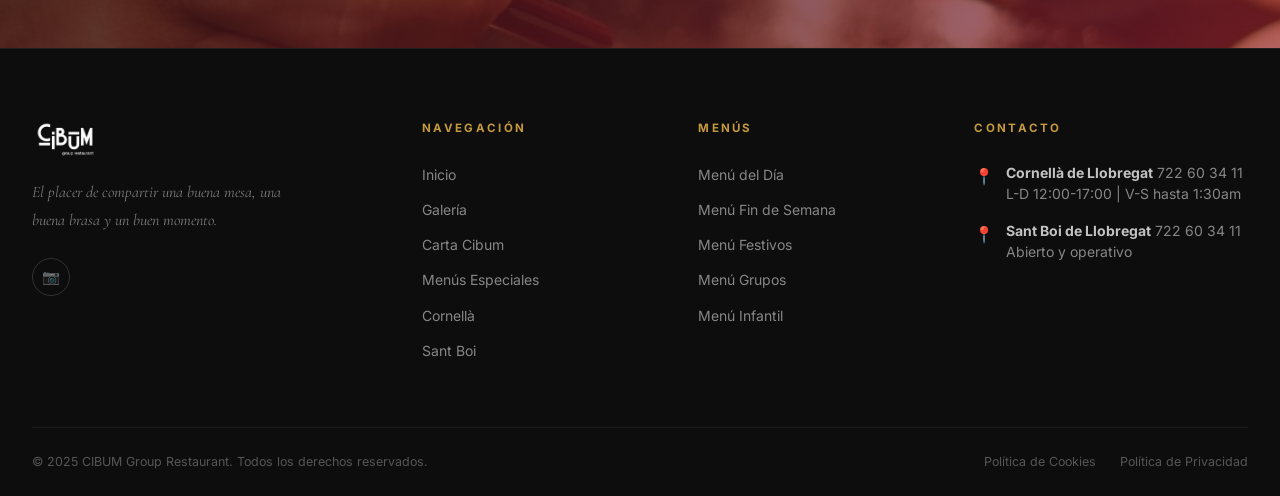
==== commit 2f2da76e: "Actualizar precio menu del dia" ====
--- a/index.html
+++ b/index.html
@@ -265,7 +265,7 @@
           <div class="about-strip__icon">&#x1F942;</div>
           <div>
             <div class="about-strip__title">Menú del Día</div>
-            <p class="about-strip__text">Más de 10 primeros y 20 segundos a elegir. Un menú del día sin igual a tan solo 15,90&euro;.</p>
+            <p class="about-strip__text">Más de 10 primeros y 20 segundos a elegir. Un menú del día sin igual a tan solo 16,90&euro;.</p>
           </div>
         </div>
       </div>
@@ -390,7 +390,7 @@
           <div class="card__body">
             <div class="card__label">Cada día</div>
             <h3 class="card__title">Menú del Día</h3>
-            <p class="card__text">+10 primeros y +20 segundos. El mejor menú del día de la zona por solo 15,90&euro;.</p>
+            <p class="card__text">+10 primeros y +20 segundos. El mejor menú del día de la zona por solo 16,90&euro;.</p>
           </div>
         </div>
 
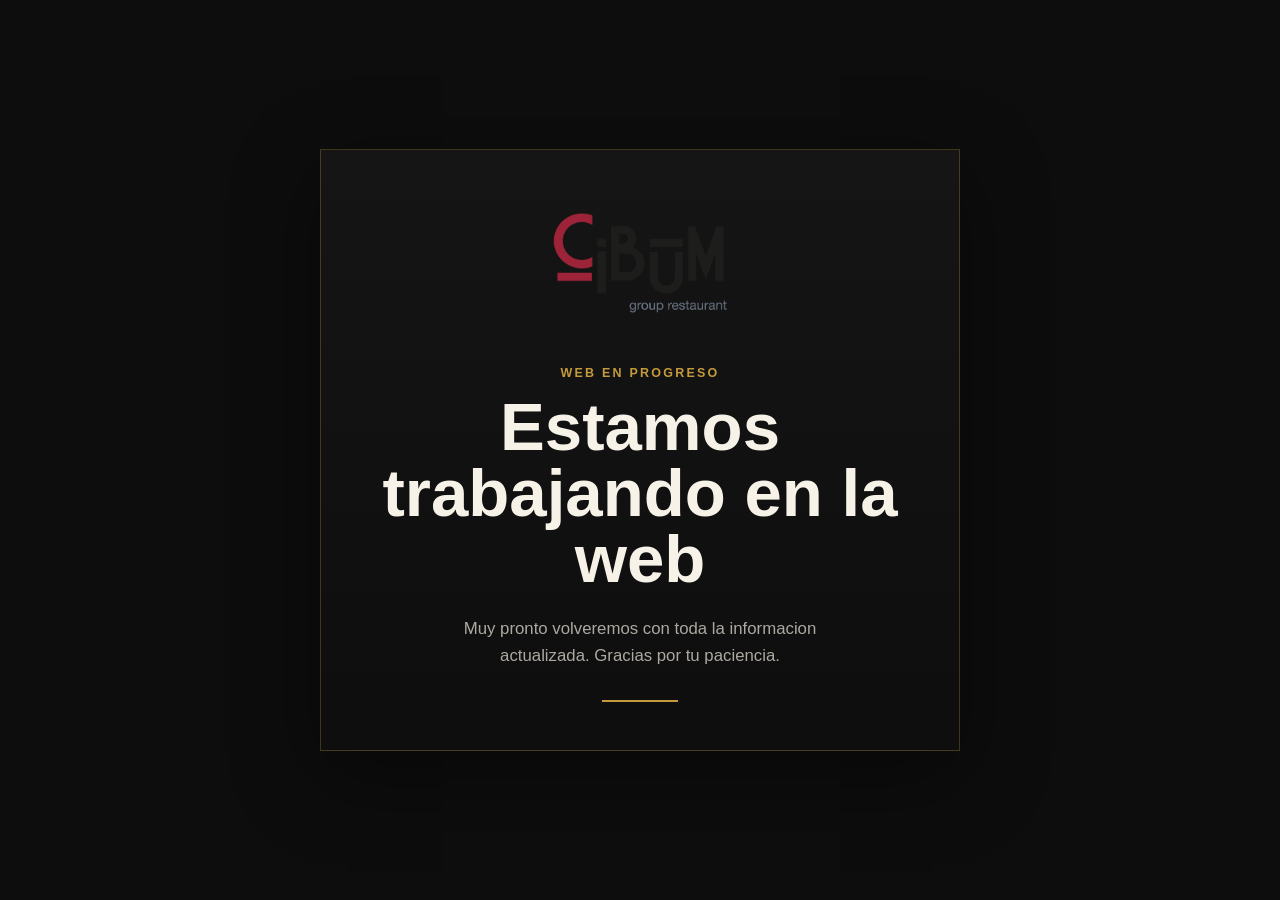
==== commit edc0c259: "Activar pagina temporal de mantenimiento" ====
--- a/index.html
+++ b/index.html
@@ -1,713 +1,111 @@
-﻿<!DOCTYPE html>
+<!DOCTYPE html>
 <html lang="es">
 <head>
   <meta charset="UTF-8">
   <meta name="viewport" content="width=device-width, initial-scale=1.0">
-  <title>CIBUM Group | Restaurante Premium de Carnes y Arroces</title>
-  <meta name="description" content="Cibum Group – Restaurantes especialistas en carnes premium a la brasa, paellas y tapas en Cornellà y Sant Boi de Llobregat. El placer de compartir.">
-  <meta property="og:title" content="CIBUM Group | El Placer de Compartir">
-  <meta property="og:description" content="Carnes premium, paellas al momento y menús para todos en Cornellà y Sant Boi.">
-  <meta property="og:image" content="images/cibum-logo-1.png">
+  <meta name="robots" content="noindex, nofollow">
+  <title>CIBUM Group | Web en progreso</title>
+  <meta name="description" content="Estamos trabajando en la web de CIBUM Group.">
   <link rel="icon" href="images/icono-1-150x150.png" type="image/png">
-  <link rel="stylesheet" href="css/style.css">
   <style>
-    /* Hero Slider specific */
-    .hero { height: 100vh; overflow: hidden; }
-    .hero__slides { position: absolute; inset: 0; }
-    .hero__slide {
-      position: absolute; inset: 0;
-      background-size: cover;
-      background-position: center;
-      opacity: 0;
-      transition: opacity 1.2s ease;
-    }
-    .hero__slide.active { opacity: 1; }
-    .hero__slide-overlay {
-      position: absolute; inset: 0;
-      background: linear-gradient(to bottom,
-        rgba(13,13,13,0.30) 0%,
-        rgba(13,13,13,0.55) 50%,
-        rgba(13,13,13,0.90) 100%
-      );
+    :root {
+      --black: #0d0d0d;
+      --panel: #151515;
+      --gold: #c49a3d;
+      --text: #f7f2e8;
+      --muted: rgba(247, 242, 232, 0.68);
     }
 
-    /* About strip */
-    .about-strip {
-      display: grid;
-      grid-template-columns: 1fr 1fr 1fr;
-      border: 1px solid rgba(255,255,255,0.07);
-    }
-    .about-strip__item {
-      padding: 3rem 2.5rem;
-      border-right: 1px solid rgba(255,255,255,0.07);
-      display: flex;
-      align-items: flex-start;
-      gap: 1.25rem;
-    }
-    .about-strip__item:last-child { border-right: none; }
-    .about-strip__icon {
-      font-size: 1.75rem;
-      color: var(--color-gold);
-      flex-shrink: 0;
-      margin-top: 0.2rem;
-    }
-    .about-strip__title {
-      font-family: var(--font-display);
-      font-size: 1.1rem;
-      color: var(--color-white);
-      margin-bottom: 0.4rem;
-    }
-    .about-strip__text {
-      font-size: 0.85rem;
-      color: rgba(255,255,255,0.5);
-      line-height: 1.65;
+    * {
+      box-sizing: border-box;
     }
 
-    /* Specialties */
-    .specialty-grid {
-      display: grid;
-      grid-template-columns: repeat(3, 1fr);
-      gap: 1.5rem;
-    }
-    .specialty-card {
-      position: relative;
-      overflow: hidden;
-      border-radius: 2px;
-      aspect-ratio: 3/4;
-      cursor: pointer;
-    }
-    .specialty-card img {
-      width: 100%; height: 100%;
-      object-fit: cover;
-      transition: transform 0.7s ease;
-    }
-    .specialty-card:hover img { transform: scale(1.08); }
-    .specialty-card__overlay {
-      position: absolute; inset: 0;
-      background: linear-gradient(to top, rgba(0,0,0,0.85) 0%, rgba(0,0,0,0.1) 60%);
-      display: flex;
-      align-items: flex-end;
-      padding: 2rem;
-    }
-    .specialty-card__body {}
-    .specialty-card__tag {
-      display: inline-block;
-      font-size: 0.65rem;
-      font-weight: 700;
-      letter-spacing: 0.2em;
-      text-transform: uppercase;
-      color: var(--color-gold);
-      margin-bottom: 0.5rem;
-    }
-    .specialty-card__name {
-      font-family: var(--font-display);
-      font-size: 1.5rem;
-      color: white;
-      line-height: 1.2;
+    html,
+    body {
+      margin: 0;
+      min-height: 100%;
+      background: var(--black);
+      color: var(--text);
+      font-family: Arial, Helvetica, sans-serif;
     }
 
-    /* Locations preview */
-    .locations-grid {
+    body {
+      min-height: 100vh;
       display: grid;
-      grid-template-columns: 1fr 1fr;
-      gap: 1.5rem;
+      place-items: center;
+      padding: 32px;
+      overflow: hidden;
     }
 
-    /* Reviews */
-    .reviews-grid {
-      display: grid;
-      grid-template-columns: repeat(3, 1fr);
-      gap: 1.5rem;
+    .maintenance {
+      width: min(640px, 100%);
+      text-align: center;
+      padding: 48px 28px;
+      border: 1px solid rgba(196, 154, 61, 0.28);
+      background: linear-gradient(180deg, rgba(21, 21, 21, 0.96), rgba(13, 13, 13, 0.96));
+      box-shadow: 0 24px 80px rgba(0, 0, 0, 0.42);
     }
 
-    /* Instagram */
-    .ig-handle {
-      font-size: 0.85rem;
-      color: rgba(255,255,255,0.5);
-      margin-bottom: 2rem;
-      display: flex;
-      align-items: center;
-      gap: 0.5rem;
+    .maintenance__logo {
+      width: min(210px, 70vw);
+      height: auto;
+      margin-bottom: 38px;
     }
-    .ig-handle a { color: var(--color-gold); transition: color 0.2s; }
-    .ig-handle a:hover { color: var(--color-gold-light); }
 
-    @media (max-width: 768px) {
-      .about-strip { grid-template-columns: 1fr; }
-      .about-strip__item { border-right: none; border-bottom: 1px solid rgba(255,255,255,0.07); }
-      .specialty-grid { grid-template-columns: 1fr; }
-      .locations-grid { grid-template-columns: 1fr; }
-      .reviews-grid { grid-template-columns: 1fr; }
+    .maintenance__eyebrow {
+      margin: 0 0 14px;
+      color: var(--gold);
+      font-size: 0.78rem;
+      font-weight: 700;
+      letter-spacing: 0.18em;
+      text-transform: uppercase;
     }
-    @media (min-width: 769px) and (max-width: 992px) {
-      .specialty-grid { grid-template-columns: repeat(2, 1fr); }
-      .reviews-grid { grid-template-columns: repeat(2, 1fr); }
+
+    .maintenance__title {
+      margin: 0;
+      font-size: clamp(2.1rem, 6vw, 4.2rem);
+      line-height: 0.98;
+      font-weight: 700;
+      letter-spacing: 0;
+    }
+
+    .maintenance__text {
+      max-width: 440px;
+      margin: 24px auto 0;
+      color: var(--muted);
+      font-size: 1.05rem;
+      line-height: 1.6;
+    }
+
+    .maintenance__line {
+      width: 76px;
+      height: 2px;
+      margin: 30px auto 0;
+      background: var(--gold);
+    }
+
+    @media (max-width: 520px) {
+      body {
+        padding: 18px;
+      }
+
+      .maintenance {
+        padding: 40px 22px;
+      }
+
+      .maintenance__text {
+        font-size: 0.98rem;
+      }
     }
   </style>
 </head>
 <body>
-
-  <!-- Page Loader -->
-  <div class="page-loader">
-    <img src="images/cibum-logo-1.png" alt="Cibum" class="page-loader__logo">
-    <div class="page-loader__bar"></div>
-  </div>
-
-  <!-- Navigation -->
-  <nav class="navbar">
-    <div class="navbar__inner">
-      <a href="index.html" class="navbar__logo">
-        <img src="images/cibum-logo-1.png" alt="CIBUM Group">
-      </a>
-      <div class="navbar__links">
-        <a href="index.html" class="navbar__link">Inicio</a>
-
-        <div class="navbar__dropdown">
-          <a href="carta.html" class="navbar__link">Carta &#9662;</a>
-          <div class="navbar__dropdown-menu">
-            <a href="carta.html" class="navbar__dropdown-item">Carta Completa</a>
-            <a href="menus.html" class="navbar__dropdown-item">Menús para Grupos</a>
-            <a href="menus.html#finde" class="navbar__dropdown-item">Menú Fin de Semana</a>
-            <a href="menus.html#infantil" class="navbar__dropdown-item">Menú Infantil</a>
-          </div>
-        </div>
-        <div class="navbar__dropdown">
-          <a href="cornella.html" class="navbar__link">Restaurantes &#9662;</a>
-          <div class="navbar__dropdown-menu">
-            <a href="cornella.html" class="navbar__dropdown-item">Cornellà</a>
-            <a href="sant-boi.html" class="navbar__dropdown-item">Sant Boi</a>
-          </div>
-        </div>
-      </div>
-      <a href="tel:722603411" class="btn btn--primary navbar__cta">Reservar</a>
-      <button class="navbar__hamburger" aria-label="Menú">
-        <span></span><span></span><span></span>
-      </button>
-    </div>
-  </nav>
-
-  <!-- Mobile Menu -->
-  <div class="navbar__mobile">
-    <a href="index.html" class="navbar__mobile-link">Inicio</a>
-    <a href="galeria.html" class="navbar__mobile-link">Galería</a>
-    <a href="carta.html" class="navbar__mobile-link">Carta Completa</a>
-    <a href="menus.html" class="navbar__mobile-link">Menús Especiales</a>
-    <a href="cornella.html" class="navbar__mobile-link">Cornellà</a>
-    <a href="sant-boi.html" class="navbar__mobile-link">Sant Boi</a>
-    <a href="tel:722603411" class="btn btn--primary navbar__mobile-cta">Reservar Mesa</a>
-  </div>
-
-  <!-- Hero Slider -->
-  <section class="hero">
-    <div class="hero__slides">
-      <div class="hero__slide active" style="background-image: url('images/1.jpg')">
-        <div class="hero__slide-overlay"></div>
-      </div>
-      <div class="hero__slide" style="background-image: url('images/5.jpg')">
-        <div class="hero__slide-overlay"></div>
-      </div>
-      <div class="hero__slide" style="background-image: url('images/9.jpg')">
-        <div class="hero__slide-overlay"></div>
-      </div>
-      <div class="hero__slide" style="background-image: url('images/13.jpg')">
-        <div class="hero__slide-overlay"></div>
-      </div>
-    </div>
-
-    <div class="hero__content">
-      <div class="hero__eyebrow">
-        <span class="eyebrow">Cornellà &amp; Sant Boi de Llobregat</span>
-      </div>
-      <h1 class="hero__title">
-        El placer<br><em>de compartir</em>
-      </h1>
-      <p class="hero__subtitle">
-        Carnes premium a la brasa, paellas hechas al momento y un ambiente que invita a quedarse. Esto es Cibum.
-      </p>
-      <div class="hero__actions">
-        <a href="tel:722603411" class="btn btn--primary">Reservar Mesa</a>
-        <a href="carta.html" class="btn btn--outline">Ver Carta</a>
-      </div>
-    </div>
-
-    <div class="hero__slider-dots">
-      <div class="hero__dot active"></div>
-      <div class="hero__dot"></div>
-      <div class="hero__dot"></div>
-      <div class="hero__dot"></div>
-    </div>
-
-    <div class="hero__scroll">
-      <div class="hero__scroll-line"></div>
-      <span>Scroll</span>
-    </div>
-  </section>
-
-  <!-- About Strip -->
-  <section style="background: var(--color-dark-2);">
-    <div class="container">
-      <div class="about-strip">
-        <div class="about-strip__item reveal">
-          <div class="about-strip__icon">&#x1F525;</div>
-          <div>
-            <div class="about-strip__title">Carnes a la Brasa</div>
-            <p class="about-strip__text">Carnes seleccionadas y maduradas, cocinadas a la brasa con la técnica que merece un producto de primera.</p>
-          </div>
-        </div>
-        <div class="about-strip__item reveal reveal-delay-2">
-          <div class="about-strip__icon">&#x1F372;</div>
-          <div>
-            <div class="about-strip__title">Paellas al Momento</div>
-            <p class="about-strip__text">Arroz bajo pedido, con los mejores ingredientes y el punto exacto que convierte cada paella en un recuerdo.</p>
-          </div>
-        </div>
-        <div class="about-strip__item reveal reveal-delay-3">
-          <div class="about-strip__icon">&#x1F942;</div>
-          <div>
-            <div class="about-strip__title">Menú del Día</div>
-            <p class="about-strip__text">Más de 10 primeros y 20 segundos a elegir. Un menú del día sin igual a tan solo 16,90&euro;.</p>
-          </div>
-        </div>
-      </div>
-    </div>
-  </section>
-
-  <!-- About / Story -->
-  <section class="section section--dark">
-    <div class="container">
-      <div class="two-col">
-        <div class="two-col__image two-col__image--frame reveal">
-          <img src="images/7.jpg" alt="Interior de Cibum">
-        </div>
-        <div class="two-col__content reveal reveal-delay-2">
-          <span class="eyebrow">Nuestra historia</span>
-          <div class="divider divider--left"></div>
-          <h2 class="section-title" style="text-align:left;">Carnes y Paellas<br><em style="font-style:italic;">Premium</em></h2>
-          <p class="two-col__text">
-            En Cibum la tradición se cocina con técnica, y cada detalle —del obrador a la mesa— está pensado para crear una experiencia completa. Somos un restaurante especialista en carnes premium a la brasa, arroces, tapas y capaces de hacer un menú del día inigualable.
-          </p>
-          <p class="two-col__text" style="margin-top: 1rem;">
-            Carnes seleccionadas, paellas hechas al momento y un ambiente que invita a quedarse. Aquí, lo bien hecho es la única forma de hacer las cosas.
-          </p>
-          <div class="two-col__actions">
-            <a href="cornella.html" class="btn btn--primary">Visítanos</a>
-            <a href="galeria.html" class="btn btn--outline">Ver Galería</a>
-          </div>
-        </div>
-      </div>
-    </div>
-  </section>
-
-  <!-- Stats -->
-  <section style="background: var(--color-black); padding: 0;">
-    <div class="container">
-      <div class="stats-grid">
-        <div class="stat-item reveal">
-          <div class="stat-item__number" data-count="1000" data-suffix="m²">+0m²</div>
-          <div class="stat-item__label">Espacio acogedor</div>
-        </div>
-        <div class="stat-item reveal reveal-delay-1">
-          <div class="stat-item__number" data-count="20" data-suffix="+">0+</div>
-          <div class="stat-item__label">Platos de temporada</div>
-        </div>
-        <div class="stat-item reveal reveal-delay-2">
-          <div class="stat-item__number" data-count="2">0</div>
-          <div class="stat-item__label">Localizaciones</div>
-        </div>
-        <div class="stat-item reveal reveal-delay-3">
-          <div class="stat-item__number" data-count="100" data-suffix="%">0%</div>
-          <div class="stat-item__label">Producto seleccionado</div>
-        </div>
-      </div>
-    </div>
-  </section>
-
-  <!-- Specialties -->
-  <section class="section section--dark2">
-    <div class="container">
-      <div class="section-header section-header--center reveal">
-        <span class="eyebrow">Lo que nos define</span>
-        <div class="divider"></div>
-        <h2 class="section-title">Nuestras especialidades</h2>
-        <p class="section-subtitle">Una carta amplia con la que siempre encontrarás lo que buscas. Calidad sin concesiones.</p>
-      </div>
-      <div class="specialty-grid">
-        <div class="specialty-card reveal">
-          <img src="images/10.jpg" alt="Carnes a la brasa">
-          <div class="specialty-card__overlay">
-            <div class="specialty-card__body">
-              <span class="specialty-card__tag">Especialidad</span>
-              <div class="specialty-card__name">Carnes<br>a la Brasa</div>
-            </div>
-          </div>
-        </div>
-        <div class="specialty-card reveal reveal-delay-2">
-          <img src="images/15.jpg" alt="Paellas y arroces">
-          <div class="specialty-card__overlay">
-            <div class="specialty-card__body">
-              <span class="specialty-card__tag">Tradición</span>
-              <div class="specialty-card__name">Paellas &amp;<br>Arroces</div>
-            </div>
-          </div>
-        </div>
-        <div class="specialty-card reveal reveal-delay-3">
-          <img src="images/16.jpg" alt="Tapas y menú del día">
-          <div class="specialty-card__overlay">
-            <div class="specialty-card__body">
-              <span class="specialty-card__tag">Cada día</span>
-              <div class="specialty-card__name">Tapas &amp;<br>Menú del Día</div>
-            </div>
-          </div>
-        </div>
-      </div>
-    </div>
-  </section>
-
-  <!-- Image Strip -->
-  <div class="image-strip" style="height: 350px;">
-    <div class="image-strip__item"><img src="images/18.jpg" alt="Cibum"></div>
-    <div class="image-strip__item"><img src="images/19.jpg" alt="Cibum"></div>
-    <div class="image-strip__item"><img src="images/20.jpg" alt="Cibum"></div>
-    <div class="image-strip__item"><img src="images/21.jpg" alt="Cibum"></div>
-    <div class="image-strip__item"><img src="images/23.jpg" alt="Cibum"></div>
-  </div>
-
-  <!-- Menus Overview -->
-  <section class="section section--dark">
-    <div class="container">
-      <div class="section-header section-header--center reveal">
-        <span class="eyebrow">Para todos los momentos</span>
-        <div class="divider"></div>
-        <h2 class="section-title">Una carta para cada ocasión</h2>
-        <p class="section-subtitle">Menú del día, grupos, fins de semana, festivos e infantil. Siempre hay un Cibum que se adapta a lo que necesitas.</p>
-      </div>
-      <div class="card-grid card-grid--4 reveal">
-
-        <div class="card">
-          <div class="card__image-wrap">
-            <img class="card__image" src="images/24.jpg" alt="Menú del día">
-          </div>
-          <div class="card__body">
-            <div class="card__label">Cada día</div>
-            <h3 class="card__title">Menú del Día</h3>
-            <p class="card__text">+10 primeros y +20 segundos. El mejor menú del día de la zona por solo 16,90&euro;.</p>
-          </div>
-        </div>
-
-        <div class="card">
-          <div class="card__image-wrap">
-            <img class="card__image" src="images/31.jpg" alt="Menú fin de semana">
-          </div>
-          <div class="card__body">
-            <div class="card__label">Viernes y Sábados</div>
-            <h3 class="card__title">Menú Fin de Semana</h3>
-            <p class="card__text">Desde 30&euro; por persona. Paella, brasa y botella de vino para dos incluida.</p>
-          </div>
-        </div>
-
-        <div class="card">
-          <div class="card__image-wrap">
-            <img class="card__image" src="images/32.jpg" alt="Menú grupos">
-          </div>
-          <div class="card__body">
-            <div class="card__label">Grupos y Eventos</div>
-            <h3 class="card__title">Menú para Grupos</h3>
-            <p class="card__text">Opciones desde 25&euro;. Menú premium de carnes o grupos desde 15 personas.</p>
-          </div>
-        </div>
-
-        <div class="card">
-          <div class="card__image-wrap">
-            <img class="card__image" src="images/34.jpg" alt="Menú infantil">
-          </div>
-          <div class="card__body">
-            <div class="card__label">Los peques</div>
-            <h3 class="card__title">Menú Infantil</h3>
-            <p class="card__text">Pensado para los más pequeños. Completo y variado por solo 11,50&euro;.</p>
-          </div>
-        </div>
-
-      </div>
-      <div style="text-align: center; margin-top: 3rem;" class="reveal">
-        <a href="menus.html" class="btn btn--gold">Ver todos los menús</a>
-      </div>
-    </div>
-  </section>
-
-  <!-- Locations -->
-  <section class="section section--darker">
-    <div class="container">
-      <div class="section-header section-header--center reveal">
-        <span class="eyebrow">Dónde encontrarnos</span>
-        <div class="divider"></div>
-        <h2 class="section-title">Cibum está en dos localizaciones</h2>
-      </div>
-      <div class="locations-grid">
-
-        <div class="location-card reveal">
-          <div class="location-card__img-wrap">
-            <img class="location-card__img" src="images/36.jpg" alt="Cibum Cornellà">
-          </div>
-          <div class="location-card__body">
-            <span class="eyebrow">Activo</span>
-            <h3 class="location-card__name">Cibum Cornellà</h3>
-            <div class="location-card__info">
-              <div class="location-card__info-row">
-                <span class="location-card__info-icon">&#128336;</span>
-                <div class="location-card__info-text">
-                  <strong>Horario</strong>
-                  Lunes a Domingo de 12:00 a 17:00<br>
-                  Viernes y Sábados hasta la 1:30am
-                </div>
-              </div>
-              <div class="location-card__info-row">
-                <span class="location-card__info-icon">&#128222;</span>
-                <div class="location-card__info-text">
-                  <strong>Teléfono</strong>
-                  <a href="tel:722603411">722 60 34 11</a>
-                </div>
-              </div>
-            </div>
-            <div class="location-card__actions">
-              <a href="cornella.html" class="btn btn--primary">Ver restaurante</a>
-              <a href="https://www.google.es/maps/place/Cibum+Group+Restaurante/@41.3524055,2.0791086,17z" target="_blank" class="btn btn--outline">Google Maps</a>
-            </div>
-          </div>
-        </div>
-
-        <div class="location-card reveal reveal-delay-2">
-          <div class="location-card__img-wrap">
-            <img class="location-card__img" src="images/37.jpg" alt="Cibum Sant Boi">
-          </div>
-          <div class="location-card__body">
-            <span class="badge-soon">Abierto y operativo</span>
-            <h3 class="location-card__name">Cibum Sant Boi</h3>
-            <div class="location-card__info">
-              <div class="location-card__info-row">
-                <span class="location-card__info-icon">&#128336;</span>
-                <div class="location-card__info-text">
-                  <strong>Horario</strong>
-                  Lunes a Domingo de 8:00 a 23:00<br>
-                  A 2 minutos de la playa
-                </div>
-              </div>
-              <div class="location-card__info-row">
-                <span class="location-card__info-icon">&#128222;</span>
-                <div class="location-card__info-text">
-                  <strong>Teléfono</strong>
-                  <a href="tel:722603411">722 60 34 11</a>
-                </div>
-              </div>
-            </div>
-            <div class="location-card__actions">
-              <a href="sant-boi.html" class="btn btn--primary">Más información</a>
-            </div>
-          </div>
-        </div>
-
-      </div>
-    </div>
-  </section>
-
-  <!-- Testimonials -->
-  <section class="section section--dark2">
-    <div class="container">
-      <div class="section-header section-header--center reveal">
-        <span class="eyebrow">Lo que dicen de nosotros</span>
-        <div class="divider"></div>
-        <h2 class="section-title">Que salgas contento es nuestro objetivo</h2>
-        <p class="section-subtitle">Quienes nos visitan destacan el producto, el servicio y el ambiente. Una experiencia que va más allá de comer bien.</p>
-      </div>
-      <div class="reviews-grid">
-        <div class="testimonial reveal">
-          <div class="testimonial__stars">&#9733;&#9733;&#9733;&#9733;&#9733;</div>
-          <p class="testimonial__text">La carne estaba en su punto perfecto, la paella espectacular y el trato del personal inmejorable. Repetiremos sin duda.</p>
-          <div class="testimonial__author">— María G., Google Reviews</div>
-        </div>
-        <div class="testimonial reveal reveal-delay-2">
-          <div class="testimonial__stars">&#9733;&#9733;&#9733;&#9733;&#9733;</div>
-          <p class="testimonial__text">Fuimos para un cumpleaños con 20 personas y nos lo pusieron todo muy fácil. La comida, el servicio y el espacio, todo de diez.</p>
-          <div class="testimonial__author">— Carlos M., Google Reviews</div>
-        </div>
-        <div class="testimonial reveal reveal-delay-3">
-          <div class="testimonial__stars">&#9733;&#9733;&#9733;&#9733;&#9733;</div>
-          <p class="testimonial__text">El menú del día es una pasada. Más de 20 platos a elegir y todo muy bien elaborado. Un descubrimiento que ya es nuestro favorito.</p>
-          <div class="testimonial__author">— Laura P., Google Reviews</div>
-        </div>
-      </div>
-    </div>
-  </section>
-
-  <!-- Space / Gallery Preview -->
-  <section class="section section--dark">
-    <div class="container">
-      <div class="two-col two-col--reverse">
-        <div class="two-col__content reveal">
-          <span class="eyebrow">Nuestro espacio</span>
-          <div class="divider divider--left"></div>
-          <h2 class="section-title" style="text-align:left;">Un ambiente acogedor<br>en +1000 m²</h2>
-          <p class="two-col__text">
-            Cada rincón de Cibum está diseñado para que te sientas bien. Materiales nobles, guiños a la naturaleza, luz cálida y detalles que inspiran calma.
-          </p>
-          <p class="two-col__text" style="margin-top: 1rem;">
-            Queremos que disfrutes no solo de la comida, sino también del lugar donde la compartes. Aquí todo invita a relajarse, conectar y saborear sin prisas.
-          </p>
-          <div class="two-col__actions">
-            <a href="galeria.html" class="btn btn--primary">Ver galería completa</a>
-          </div>
-        </div>
-        <div class="two-col__image reveal reveal-delay-2">
-          <img src="images/38.jpg" alt="Interior Cibum">
-        </div>
-      </div>
-    </div>
-  </section>
-
-  <!-- Instagram -->
-  <section class="section section--darker" style="padding-bottom: 0;">
-    <div class="container">
-      <div class="section-header section-header--center reveal">
-        <span class="eyebrow">Redes sociales</span>
-        <div class="divider"></div>
-        <h2 class="section-title">Síguenos en Instagram</h2>
-        <p class="ig-handle">
-          Estamos cocinando cosas muy buenas &mdash;
-          <a href="https://www.instagram.com/cibumgroup/" target="_blank">@cibumgroup</a>
-        </p>
-      </div>
-    </div>
-    <div class="instagram-grid reveal">
-      <div class="instagram-item">
-        <img src="images/39.jpg" alt="Instagram Cibum">
-        <div class="instagram-item__overlay"></div>
-      </div>
-      <div class="instagram-item">
-        <img src="images/40.jpg" alt="Instagram Cibum">
-        <div class="instagram-item__overlay"></div>
-      </div>
-      <div class="instagram-item">
-        <img src="images/41.jpg" alt="Instagram Cibum">
-        <div class="instagram-item__overlay"></div>
-      </div>
-      <div class="instagram-item">
-        <img src="images/42.jpg" alt="Instagram Cibum">
-        <div class="instagram-item__overlay"></div>
-      </div>
-      <div class="instagram-item">
-        <img src="images/43.jpg" alt="Instagram Cibum">
-        <div class="instagram-item__overlay"></div>
-      </div>
-      <div class="instagram-item">
-        <img src="images/44.jpg" alt="Instagram Cibum">
-        <div class="instagram-item__overlay"></div>
-      </div>
-    </div>
-    <div style="text-align:center; padding: 2.5rem 0;" class="reveal">
-      <a href="https://www.instagram.com/cibumgroup/" target="_blank" class="btn btn--outline">
-        &#128247; Seguir en Instagram
-      </a>
-    </div>
-  </section>
-
-  <!-- CTA Banner -->
-  <div class="cta-banner">
-    <div class="cta-banner__bg" style="background-image: url('images/47.jpg');"></div>
-    <div class="cta-banner__overlay"></div>
-    <div class="cta-banner__content reveal">
-      <span class="eyebrow">Te esperamos en Cibum</span>
-      <div class="divider"></div>
-      <h2 class="cta-banner__title">Un menú del día sin igual, carnes de primera calidad y mucho más</h2>
-      <p class="cta-banner__text">Reserva tu mesa ahora y disfruta de la experiencia Cibum. Sin esperas, sin complicaciones.</p>
-      <div class="cta-banner__actions">
-        <a href="tel:722603411" class="btn btn--primary">&#128222; Llamar y Reservar</a>
-        <a href="carta.html" class="btn btn--outline">Ver Carta</a>
-      </div>
-    </div>
-  </div>
-
-  <!-- Footer -->
-  <footer class="footer">
-    <div class="container">
-      <div class="footer__grid">
-        <div>
-          <img src="images/cibum-logo-1.png" alt="CIBUM Group" class="footer__logo">
-          <p class="footer__tagline">El placer de compartir una buena mesa, una buena brasa y un buen momento.</p>
-          <div class="footer__social">
-            <a href="https://www.instagram.com/cibumgroup/" target="_blank" class="footer__social-link" aria-label="Instagram">
-              &#x1F4F7;
-            </a>
-          </div>
-        </div>
-        <div>
-          <div class="footer__col-title">Navegación</div>
-          <ul class="footer__links">
-            <li><a href="index.html" class="footer__link">Inicio</a></li>
-            <li><a href="galeria.html" class="footer__link">Galería</a></li>
-            <li><a href="carta.html" class="footer__link">Carta Cibum</a></li>
-            <li><a href="menus.html" class="footer__link">Menús Especiales</a></li>
-            <li><a href="cornella.html" class="footer__link">Cornellà</a></li>
-            <li><a href="sant-boi.html" class="footer__link">Sant Boi</a></li>
-          </ul>
-        </div>
-        <div>
-          <div class="footer__col-title">Menús</div>
-          <ul class="footer__links">
-            <li><a href="menus.html" class="footer__link">Menú del Día</a></li>
-            <li><a href="menus.html#finde" class="footer__link">Menú Fin de Semana</a></li>
-            <li><a href="menus.html#festivos" class="footer__link">Menú Festivos</a></li>
-            <li><a href="menus.html#grupos" class="footer__link">Menú Grupos</a></li>
-            <li><a href="menus.html#infantil" class="footer__link">Menú Infantil</a></li>
-          </ul>
-        </div>
-        <div>
-          <div class="footer__col-title">Contacto</div>
-          <div class="footer__contact-item">
-            <span class="footer__contact-icon">&#128205;</span>
-            <div class="footer__contact-text">
-              <strong style="color: rgba(255,255,255,0.75);">Cornellà de Llobregat</strong>
-              <a href="tel:722603411">722 60 34 11</a><br>
-              L-D 12:00-17:00 | V-S hasta 1:30am
-            </div>
-          </div>
-          <div class="footer__contact-item">
-            <span class="footer__contact-icon">&#128205;</span>
-            <div class="footer__contact-text">
-              <strong style="color: rgba(255,255,255,0.75);">Sant Boi de Llobregat</strong>
-              <a href="tel:722603411">722 60 34 11</a><br>
-              Abierto y operativo
-            </div>
-          </div>
-        </div>
-      </div>
-      <div class="footer__bottom">
-        <p class="footer__copyright">&copy; 2025 CIBUM Group Restaurant. Todos los derechos reservados.</p>
-        <div class="footer__legal">
-          <a href="politica-cookies.html" class="footer__legal-link">Política de Cookies</a>
-          <a href="politica-privacidad.html" class="footer__legal-link">Política de Privacidad</a>
-        </div>
-      </div>
-    </div>
-  </footer>
-
-  <!-- Floating CTA -->
-  <div class="floating-cta">
-    <a href="tel:722603411" class="floating-cta__btn">
-      &#128222; <span>Reservar</span>
-    </a>
-  </div>
-
-  <!-- Cookie Banner -->
-  <div class="cookie-banner" style="display:none;">
-    <p class="cookie-banner__text">
-      Utilizamos cookies para ofrecerte la mejor experiencia en nuestra web.
-      <a href="politica-cookies.html">Más información</a>
-    </p>
-    <div class="cookie-banner__actions">
-      <button class="btn btn--outline cookie-reject" style="padding: 0.6rem 1.2rem; font-size: 0.75rem;">Rechazar</button>
-      <button class="btn btn--primary cookie-accept" style="padding: 0.6rem 1.2rem; font-size: 0.75rem;">Aceptar</button>
-    </div>
-  </div>
-
-  <script src="js/main.js"></script>
+  <main class="maintenance" aria-label="Web en progreso">
+    <img class="maintenance__logo" src="images/cibum-logo-1.png" alt="CIBUM Group">
+    <p class="maintenance__eyebrow">Web en progreso</p>
+    <h1 class="maintenance__title">Estamos trabajando en la web</h1>
+    <p class="maintenance__text">Muy pronto volveremos con toda la informacion actualizada. Gracias por tu paciencia.</p>
+    <div class="maintenance__line" aria-hidden="true"></div>
+  </main>
 </body>
 </html>
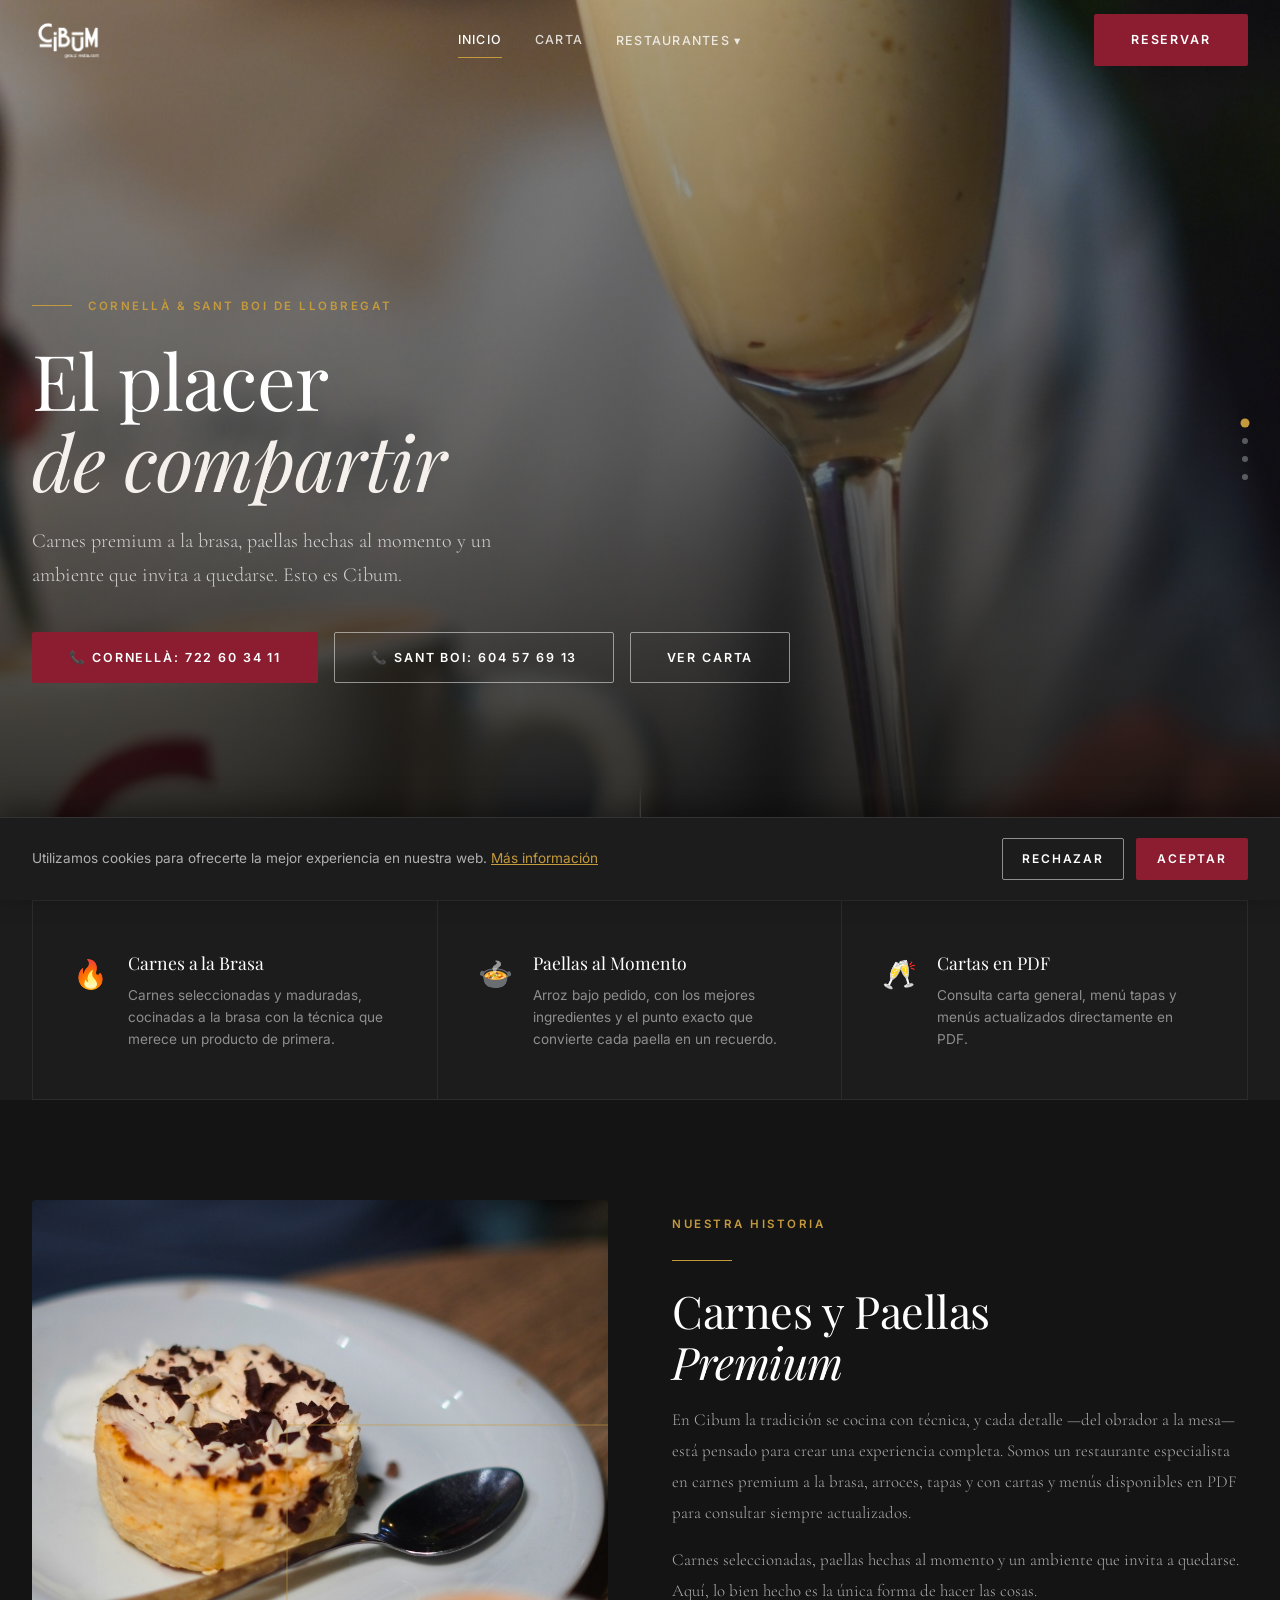
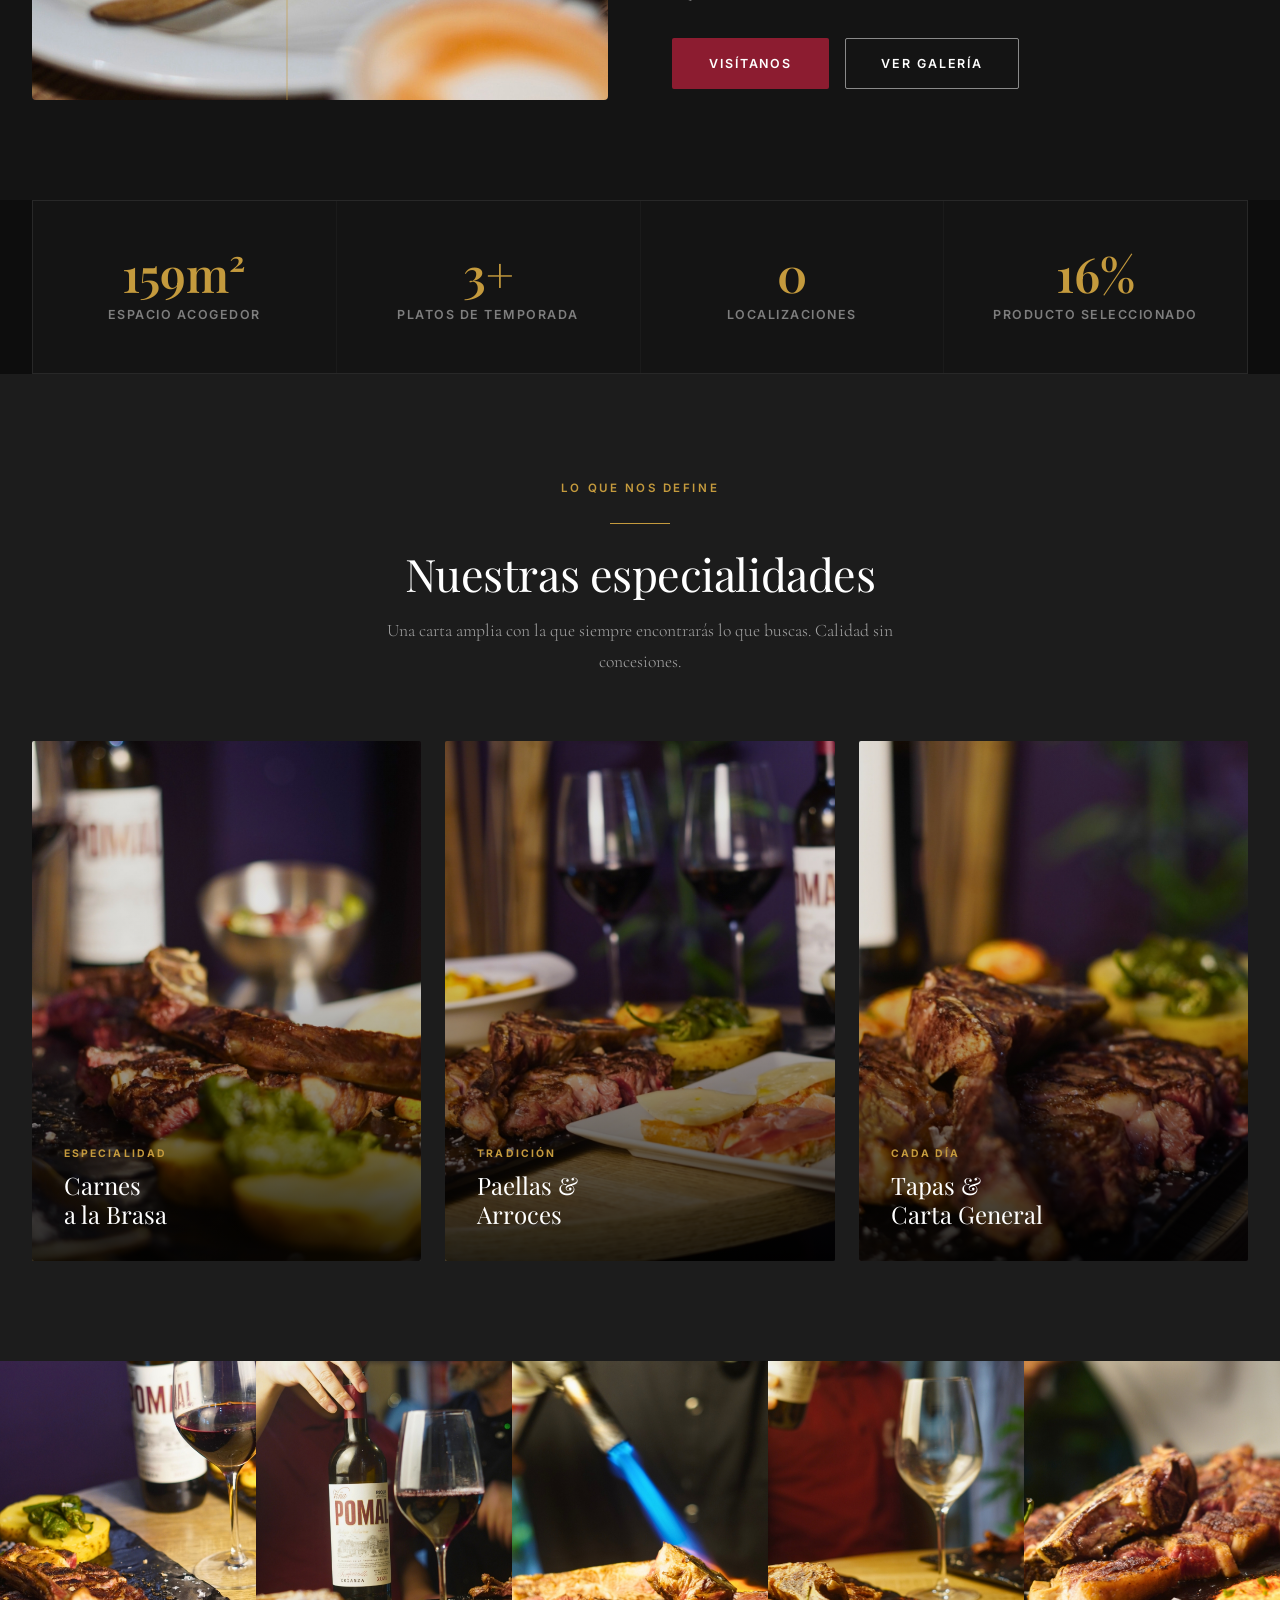
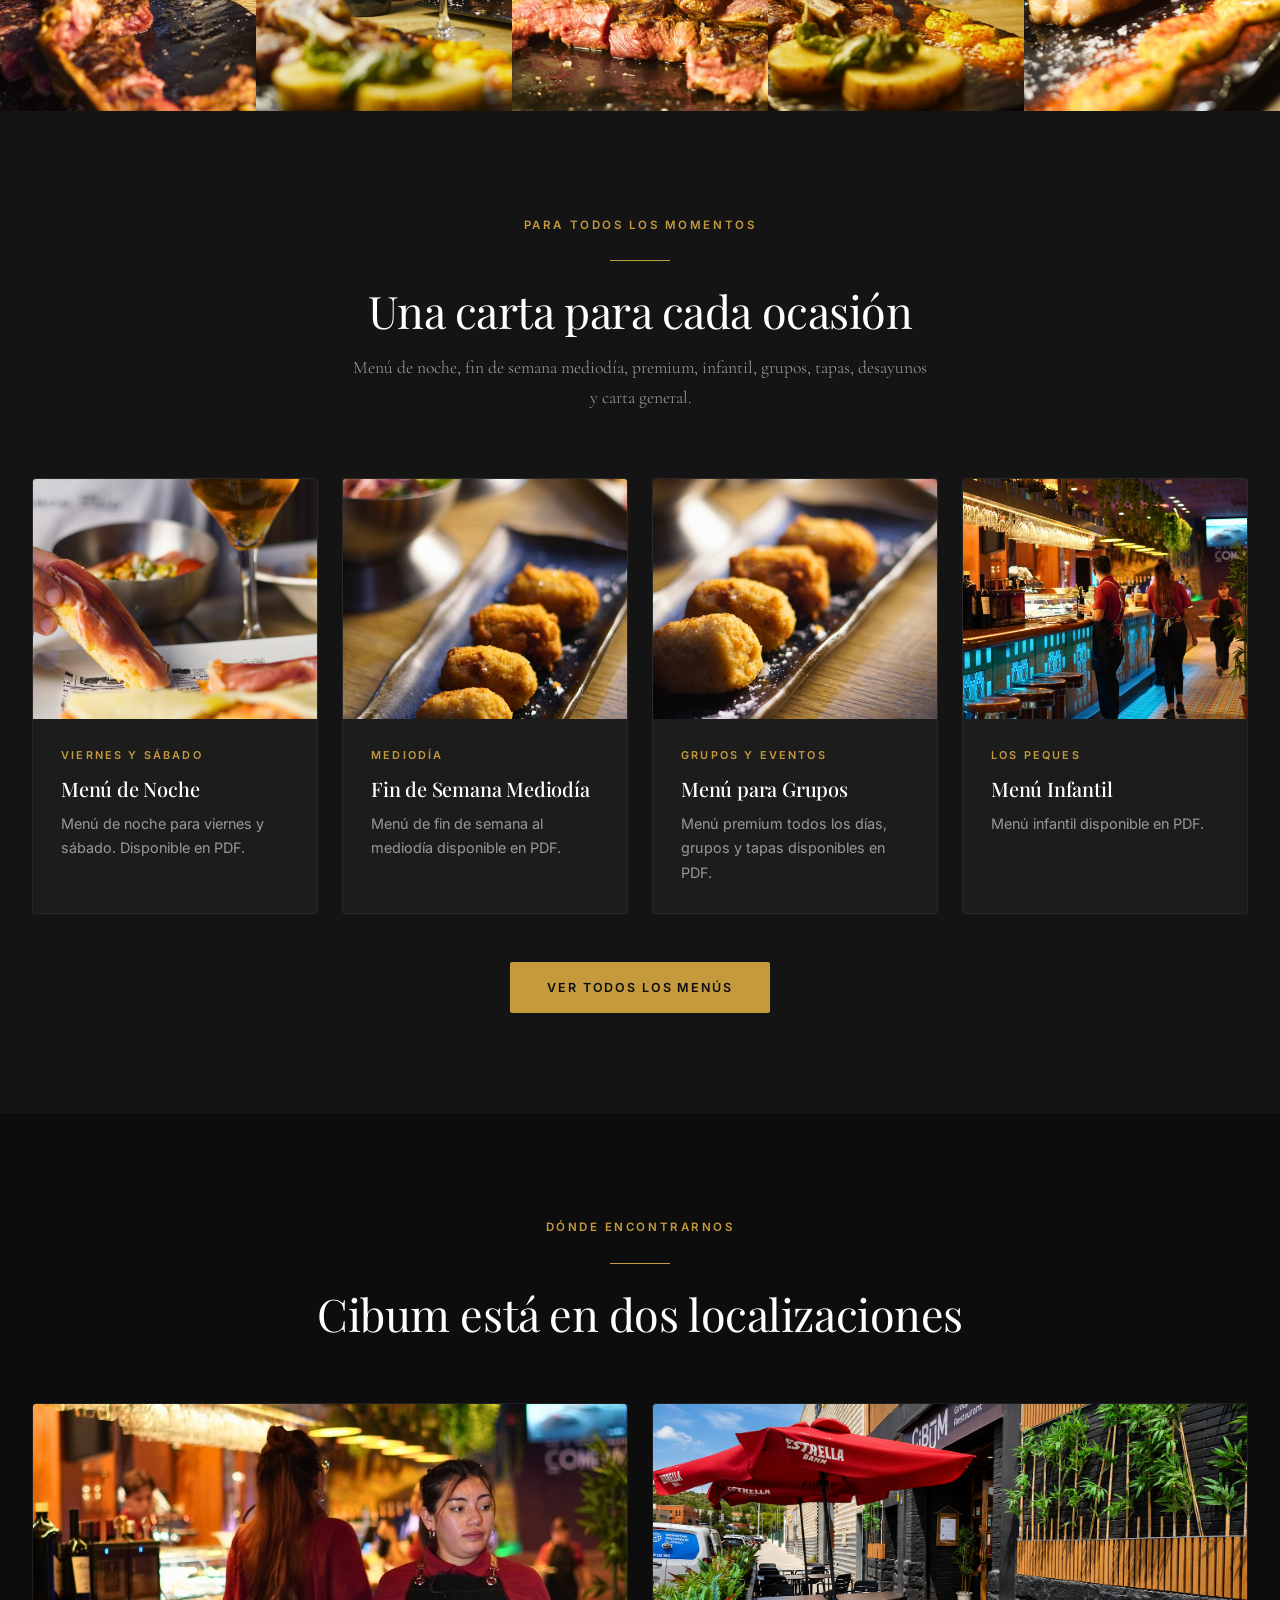
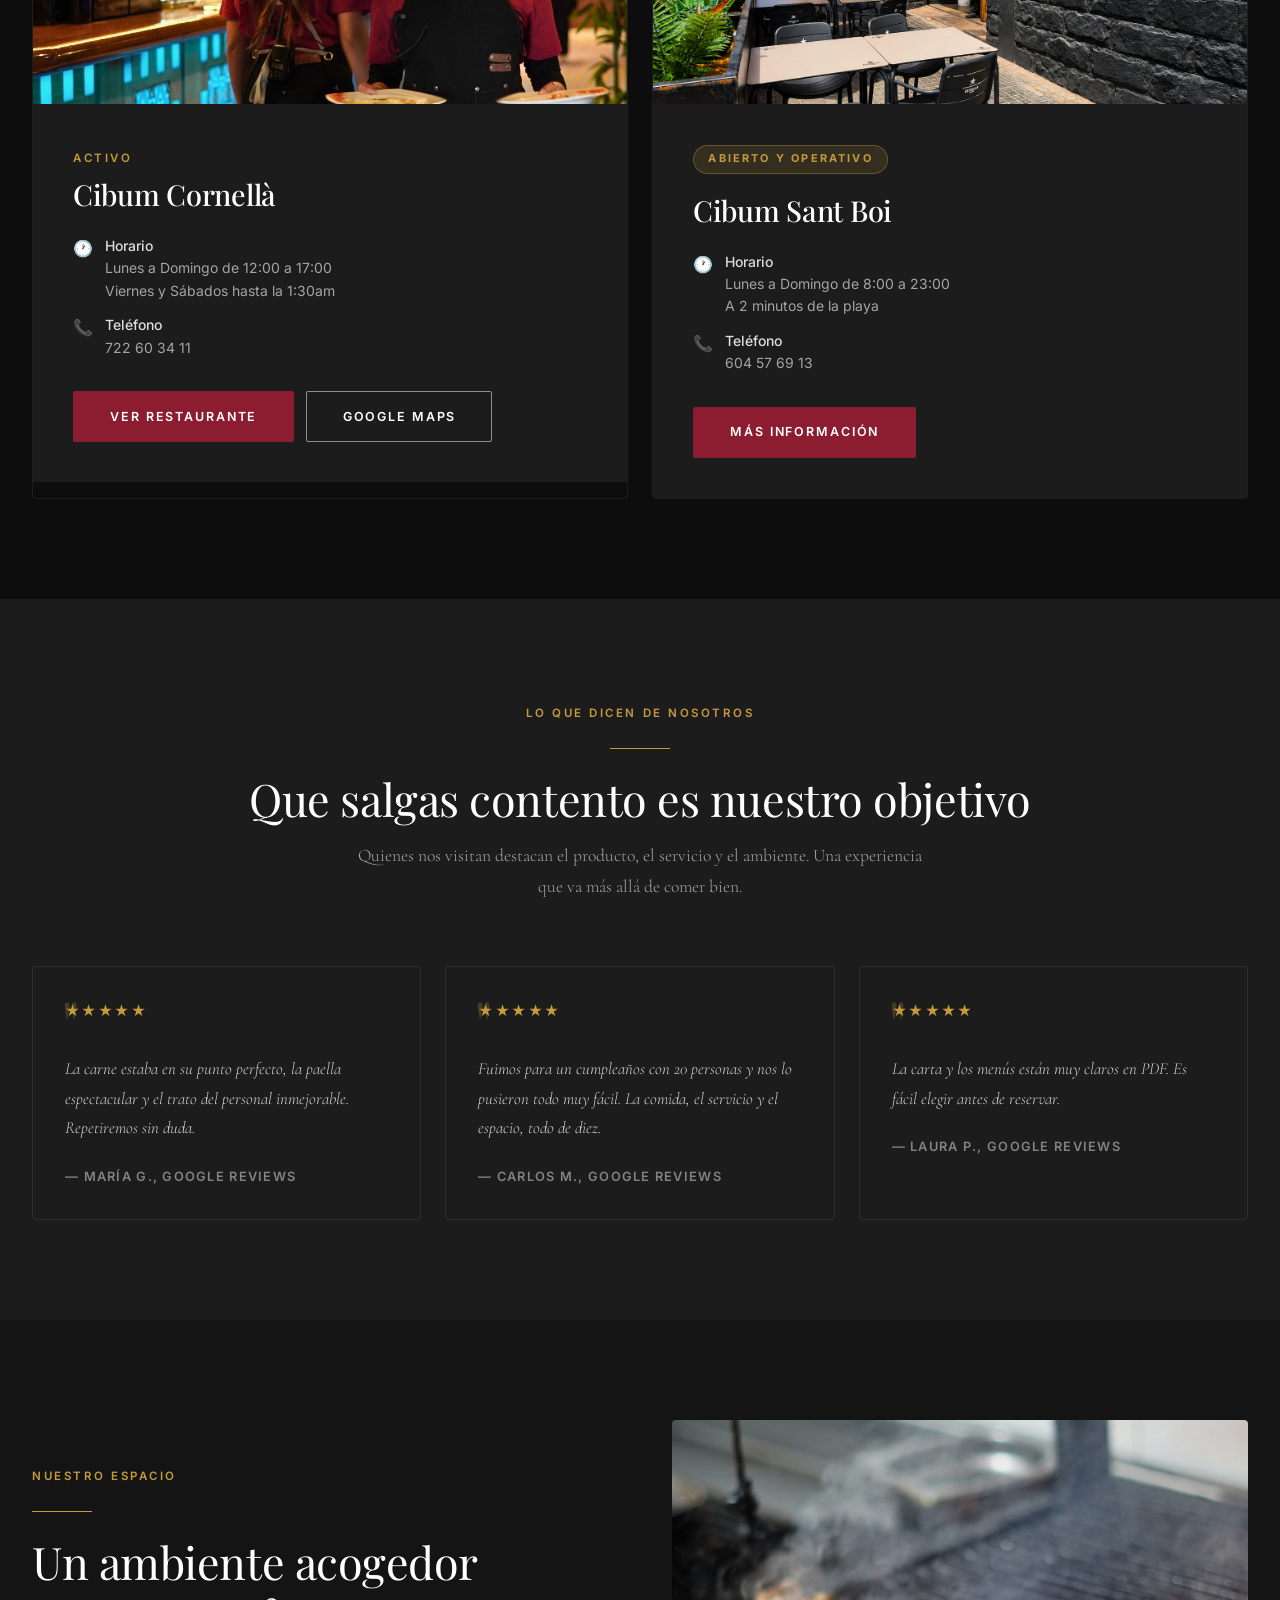
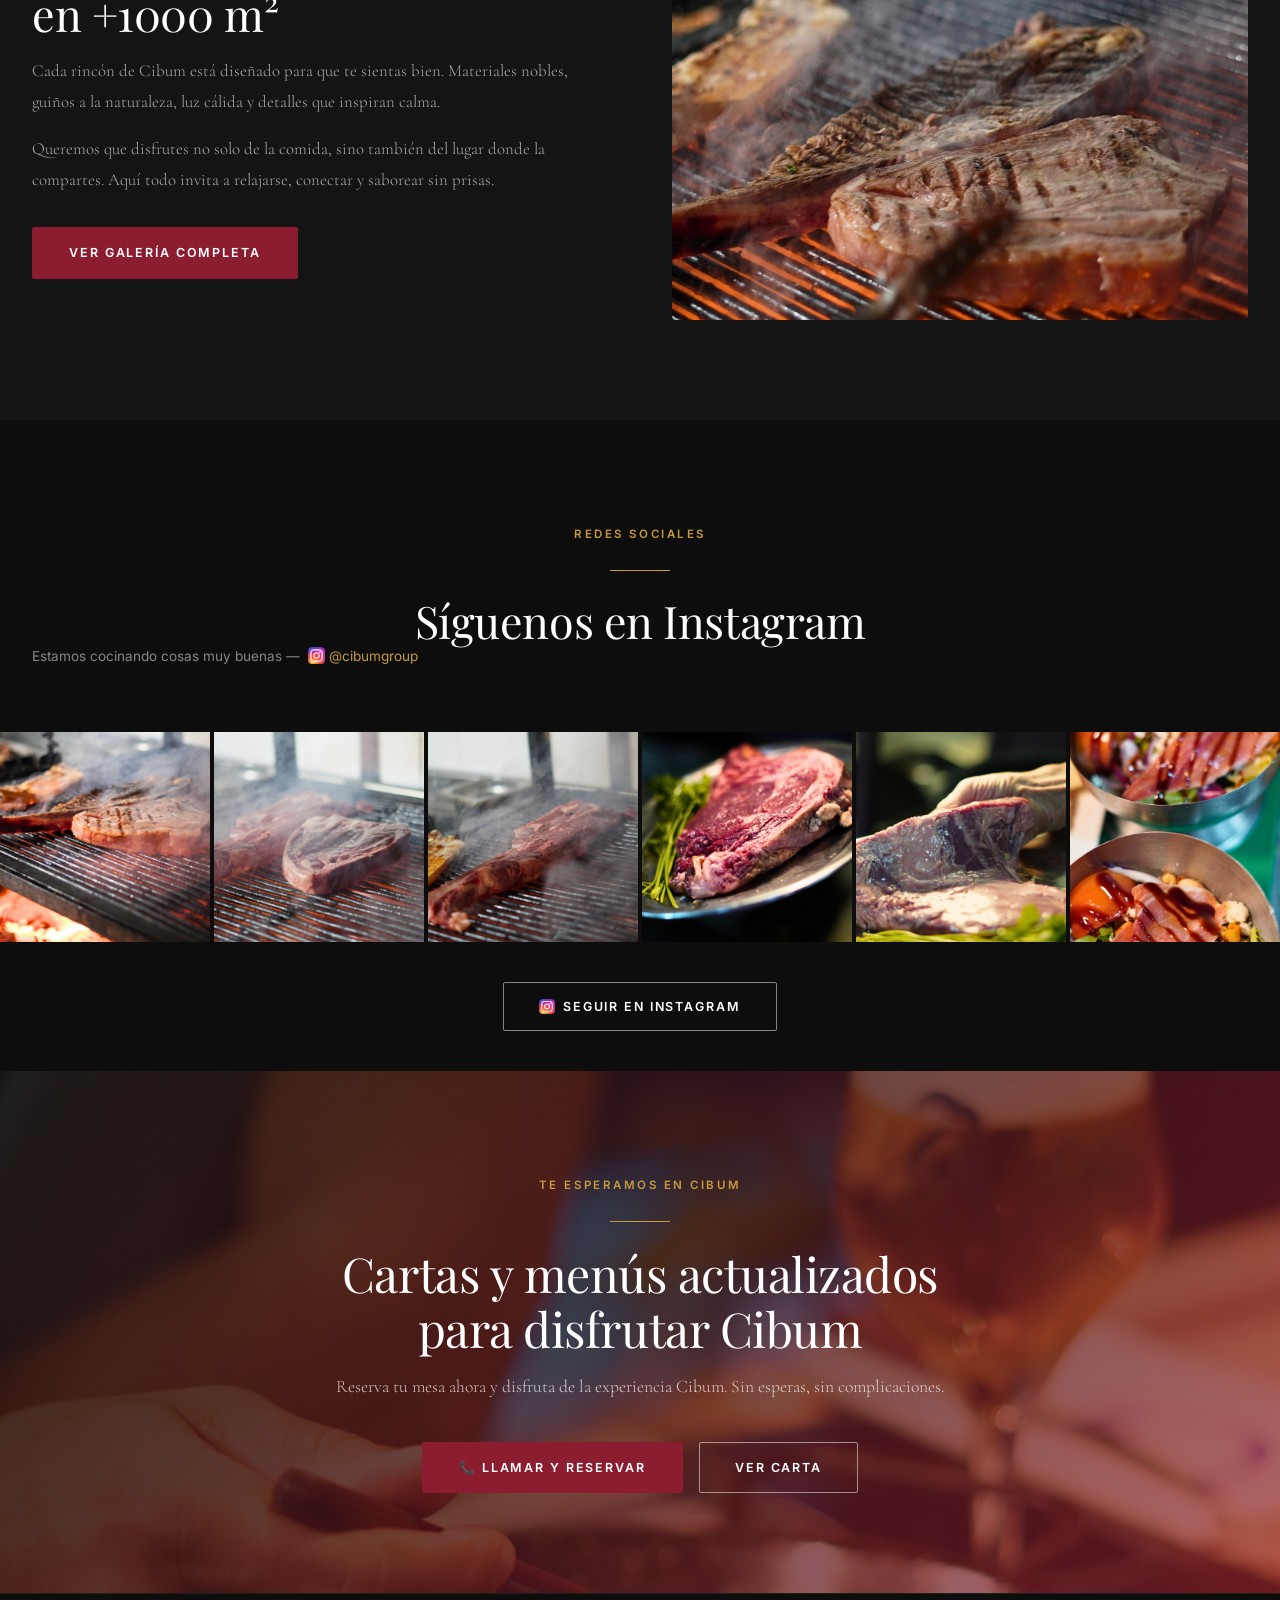
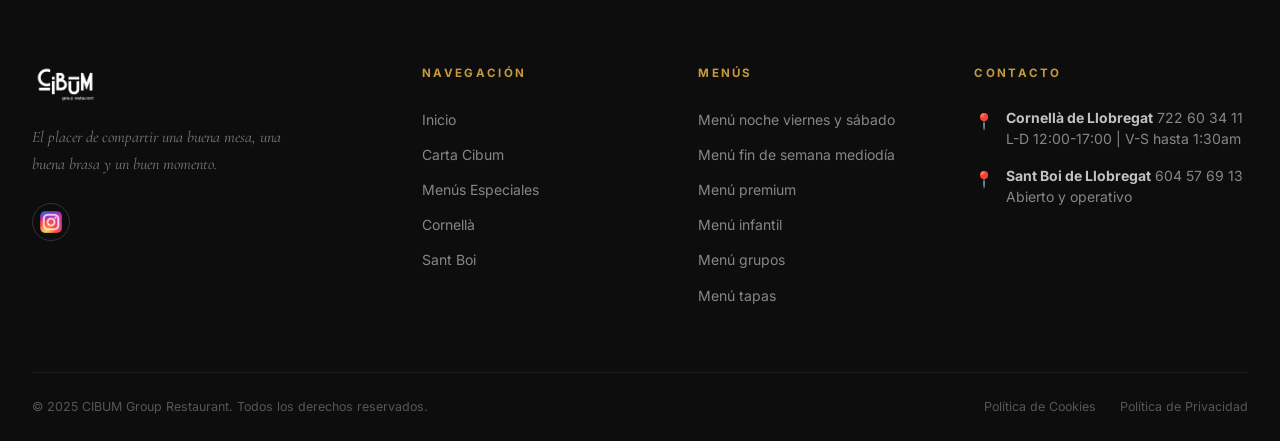
==== commit 1b690309: "Actualiza cartas, menus e imagenes de la web" ====
--- a/index.html
+++ b/index.html
@@ -3,109 +3,699 @@
 <head>
   <meta charset="UTF-8">
   <meta name="viewport" content="width=device-width, initial-scale=1.0">
-  <meta name="robots" content="noindex, nofollow">
-  <title>CIBUM Group | Web en progreso</title>
-  <meta name="description" content="Estamos trabajando en la web de CIBUM Group.">
+  <title>CIBUM Group | Restaurante Premium de Carnes y Arroces</title>
+  <meta name="description" content="Cibum Group – Restaurantes especialistas en carnes premium a la brasa, paellas y tapas en Cornellà y Sant Boi de Llobregat. El placer de compartir.">
+  <meta property="og:title" content="CIBUM Group | El Placer de Compartir">
+  <meta property="og:description" content="Carnes premium, paellas al momento y menús para todos en Cornellà y Sant Boi.">
+  <meta property="og:image" content="images/cibum-logo-1.png">
   <link rel="icon" href="images/icono-1-150x150.png" type="image/png">
+  <link rel="stylesheet" href="css/style.css">
   <style>
-    :root {
-      --black: #0d0d0d;
-      --panel: #151515;
-      --gold: #c49a3d;
-      --text: #f7f2e8;
-      --muted: rgba(247, 242, 232, 0.68);
-    }
-
-    * {
-      box-sizing: border-box;
-    }
-
-    html,
-    body {
-      margin: 0;
-      min-height: 100%;
-      background: var(--black);
-      color: var(--text);
-      font-family: Arial, Helvetica, sans-serif;
-    }
-
-    body {
-      min-height: 100vh;
+    /* Hero Slider specific */
+    .hero { height: 100vh; overflow: hidden; }
+    .hero__slides { position: absolute; inset: 0; }
+    .hero__slide {
+      position: absolute; inset: 0;
+      background-size: cover;
+      background-position: center;
+      opacity: 0;
+      transition: opacity 1.2s ease;
+    }
+    .hero__slide.active { opacity: 1; }
+    .hero__slide-overlay {
+      position: absolute; inset: 0;
+      background: linear-gradient(to bottom,
+        rgba(13,13,13,0.30) 0%,
+        rgba(13,13,13,0.55) 50%,
+        rgba(13,13,13,0.90) 100%
+      );
+    }
+
+    /* About strip */
+    .about-strip {
       display: grid;
-      place-items: center;
-      padding: 32px;
+      grid-template-columns: 1fr 1fr 1fr;
+      border: 1px solid rgba(255,255,255,0.07);
+    }
+    .about-strip__item {
+      padding: 3rem 2.5rem;
+      border-right: 1px solid rgba(255,255,255,0.07);
+      display: flex;
+      align-items: flex-start;
+      gap: 1.25rem;
+    }
+    .about-strip__item:last-child { border-right: none; }
+    .about-strip__icon {
+      font-size: 1.75rem;
+      color: var(--color-gold);
+      flex-shrink: 0;
+      margin-top: 0.2rem;
+    }
+    .about-strip__title {
+      font-family: var(--font-display);
+      font-size: 1.1rem;
+      color: var(--color-white);
+      margin-bottom: 0.4rem;
+    }
+    .about-strip__text {
+      font-size: 0.85rem;
+      color: rgba(255,255,255,0.5);
+      line-height: 1.65;
+    }
+
+    /* Specialties */
+    .specialty-grid {
+      display: grid;
+      grid-template-columns: repeat(3, 1fr);
+      gap: 1.5rem;
+    }
+    .specialty-card {
+      position: relative;
       overflow: hidden;
-    }
-
-    .maintenance {
-      width: min(640px, 100%);
-      text-align: center;
-      padding: 48px 28px;
-      border: 1px solid rgba(196, 154, 61, 0.28);
-      background: linear-gradient(180deg, rgba(21, 21, 21, 0.96), rgba(13, 13, 13, 0.96));
-      box-shadow: 0 24px 80px rgba(0, 0, 0, 0.42);
-    }
-
-    .maintenance__logo {
-      width: min(210px, 70vw);
-      height: auto;
-      margin-bottom: 38px;
-    }
-
-    .maintenance__eyebrow {
-      margin: 0 0 14px;
-      color: var(--gold);
-      font-size: 0.78rem;
+      border-radius: 2px;
+      aspect-ratio: 3/4;
+      cursor: pointer;
+    }
+    .specialty-card img {
+      width: 100%; height: 100%;
+      object-fit: cover;
+      transition: transform 0.7s ease;
+    }
+    .specialty-card:hover img { transform: scale(1.08); }
+    .specialty-card__overlay {
+      position: absolute; inset: 0;
+      background: linear-gradient(to top, rgba(0,0,0,0.85) 0%, rgba(0,0,0,0.1) 60%);
+      display: flex;
+      align-items: flex-end;
+      padding: 2rem;
+    }
+    .specialty-card__body {}
+    .specialty-card__tag {
+      display: inline-block;
+      font-size: 0.65rem;
       font-weight: 700;
-      letter-spacing: 0.18em;
+      letter-spacing: 0.2em;
       text-transform: uppercase;
-    }
-
-    .maintenance__title {
-      margin: 0;
-      font-size: clamp(2.1rem, 6vw, 4.2rem);
-      line-height: 0.98;
-      font-weight: 700;
-      letter-spacing: 0;
-    }
-
-    .maintenance__text {
-      max-width: 440px;
-      margin: 24px auto 0;
-      color: var(--muted);
-      font-size: 1.05rem;
-      line-height: 1.6;
-    }
-
-    .maintenance__line {
-      width: 76px;
-      height: 2px;
-      margin: 30px auto 0;
-      background: var(--gold);
-    }
-
-    @media (max-width: 520px) {
-      body {
-        padding: 18px;
-      }
-
-      .maintenance {
-        padding: 40px 22px;
-      }
-
-      .maintenance__text {
-        font-size: 0.98rem;
-      }
+      color: var(--color-gold);
+      margin-bottom: 0.5rem;
+    }
+    .specialty-card__name {
+      font-family: var(--font-display);
+      font-size: 1.5rem;
+      color: white;
+      line-height: 1.2;
+    }
+
+    /* Locations preview */
+    .locations-grid {
+      display: grid;
+      grid-template-columns: 1fr 1fr;
+      gap: 1.5rem;
+    }
+
+    /* Reviews */
+    .reviews-grid {
+      display: grid;
+      grid-template-columns: repeat(3, 1fr);
+      gap: 1.5rem;
+    }
+
+    /* Instagram */
+    .ig-handle {
+      font-size: 0.85rem;
+      color: rgba(255,255,255,0.5);
+      margin-bottom: 2rem;
+      display: flex;
+      align-items: center;
+      gap: 0.5rem;
+    }
+    .ig-handle a { color: var(--color-gold); transition: color 0.2s; }
+    .ig-handle a:hover { color: var(--color-gold-light); }
+
+    @media (max-width: 768px) {
+      .about-strip { grid-template-columns: 1fr; }
+      .about-strip__item { border-right: none; border-bottom: 1px solid rgba(255,255,255,0.07); }
+      .specialty-grid { grid-template-columns: 1fr; }
+      .locations-grid { grid-template-columns: 1fr; }
+      .reviews-grid { grid-template-columns: 1fr; }
+    }
+    @media (min-width: 769px) and (max-width: 992px) {
+      .specialty-grid { grid-template-columns: repeat(2, 1fr); }
+      .reviews-grid { grid-template-columns: repeat(2, 1fr); }
     }
   </style>
 </head>
 <body>
-  <main class="maintenance" aria-label="Web en progreso">
-    <img class="maintenance__logo" src="images/cibum-logo-1.png" alt="CIBUM Group">
-    <p class="maintenance__eyebrow">Web en progreso</p>
-    <h1 class="maintenance__title">Estamos trabajando en la web</h1>
-    <p class="maintenance__text">Muy pronto volveremos con toda la informacion actualizada. Gracias por tu paciencia.</p>
-    <div class="maintenance__line" aria-hidden="true"></div>
-  </main>
+
+  <!-- Page Loader -->
+  <div class="page-loader">
+    <img src="images/cibum-logo-1.png" alt="Cibum" class="page-loader__logo">
+    <div class="page-loader__bar"></div>
+  </div>
+
+  <!-- Navigation -->
+  <nav class="navbar">
+    <div class="navbar__inner">
+      <a href="index.html" class="navbar__logo">
+        <img src="images/cibum-logo-1.png" alt="CIBUM Group">
+      </a>
+      <div class="navbar__links">
+        <a href="index.html" class="navbar__link">Inicio</a>
+        <a href="carta.html" class="navbar__link">Carta</a>
+        <div class="navbar__dropdown">
+          <a href="cornella.html" class="navbar__link">Restaurantes &#9662;</a>
+          <div class="navbar__dropdown-menu">
+            <a href="cornella.html" class="navbar__dropdown-item">Cornellà</a>
+            <a href="sant-boi.html" class="navbar__dropdown-item">Sant Boi</a>
+          </div>
+        </div>
+      </div>
+      <a href="tel:722603411" class="btn btn--primary navbar__cta">Reservar</a>
+      <button class="navbar__hamburger" aria-label="Menú">
+        <span></span><span></span><span></span>
+      </button>
+    </div>
+  </nav>
+
+  <!-- Mobile Menu -->
+  <div class="navbar__mobile">
+    <a href="index.html" class="navbar__mobile-link">Inicio</a>
+    <a href="carta.html" class="navbar__mobile-link">Carta</a>
+    <a href="cornella.html" class="navbar__mobile-link">Cornellà</a>
+    <a href="sant-boi.html" class="navbar__mobile-link">Sant Boi</a>
+    <a href="tel:722603411" class="btn btn--primary navbar__mobile-cta">Reservar Mesa</a>
+  </div>
+
+  <!-- Hero Slider -->
+  <section class="hero">
+    <div class="hero__slides">
+      <div class="hero__slide active" style="background-image: url('images/1.jpg')">
+        <div class="hero__slide-overlay"></div>
+      </div>
+      <div class="hero__slide" style="background-image: url('images/5.jpg')">
+        <div class="hero__slide-overlay"></div>
+      </div>
+      <div class="hero__slide" style="background-image: url('images/9.jpg')">
+        <div class="hero__slide-overlay"></div>
+      </div>
+      <div class="hero__slide" style="background-image: url('images/13.jpg')">
+        <div class="hero__slide-overlay"></div>
+      </div>
+    </div>
+
+    <div class="hero__content">
+      <div class="hero__eyebrow">
+        <span class="eyebrow">Cornellà &amp; Sant Boi de Llobregat</span>
+      </div>
+      <h1 class="hero__title">
+        El placer<br><em>de compartir</em>
+      </h1>
+      <p class="hero__subtitle">
+        Carnes premium a la brasa, paellas hechas al momento y un ambiente que invita a quedarse. Esto es Cibum.
+      </p>
+      <div class="hero__actions">
+        <a href="tel:722603411" class="btn btn--primary btn--reserve-location">&#128222; Cornellà: 722 60 34 11</a>
+        <a href="tel:604576913" class="btn btn--outline btn--reserve-location">&#128222; Sant Boi: 604 57 69 13</a>
+        <a href="carta.html" class="btn btn--outline">Ver Carta</a>
+      </div>
+    </div>
+
+    <div class="hero__slider-dots">
+      <div class="hero__dot active"></div>
+      <div class="hero__dot"></div>
+      <div class="hero__dot"></div>
+      <div class="hero__dot"></div>
+    </div>
+
+    <div class="hero__scroll">
+      <div class="hero__scroll-line"></div>
+      <span>Scroll</span>
+    </div>
+  </section>
+
+  <!-- About Strip -->
+  <section style="background: var(--color-dark-2);">
+    <div class="container">
+      <div class="about-strip">
+        <div class="about-strip__item reveal">
+          <div class="about-strip__icon">&#x1F525;</div>
+          <div>
+            <div class="about-strip__title">Carnes a la Brasa</div>
+            <p class="about-strip__text">Carnes seleccionadas y maduradas, cocinadas a la brasa con la técnica que merece un producto de primera.</p>
+          </div>
+        </div>
+        <div class="about-strip__item reveal reveal-delay-2">
+          <div class="about-strip__icon">&#x1F372;</div>
+          <div>
+            <div class="about-strip__title">Paellas al Momento</div>
+            <p class="about-strip__text">Arroz bajo pedido, con los mejores ingredientes y el punto exacto que convierte cada paella en un recuerdo.</p>
+          </div>
+        </div>
+        <div class="about-strip__item reveal reveal-delay-3">
+          <div class="about-strip__icon">&#x1F942;</div>
+          <div>
+            <div class="about-strip__title">Cartas en PDF</div>
+            <p class="about-strip__text">Consulta carta general, menú tapas y menús actualizados directamente en PDF.</p>
+          </div>
+        </div>
+      </div>
+    </div>
+  </section>
+
+  <!-- About / Story -->
+  <section class="section section--dark">
+    <div class="container">
+      <div class="two-col">
+        <div class="two-col__image two-col__image--frame reveal">
+          <img src="images/7.jpg" alt="Interior de Cibum">
+        </div>
+        <div class="two-col__content reveal reveal-delay-2">
+          <span class="eyebrow">Nuestra historia</span>
+          <div class="divider divider--left"></div>
+          <h2 class="section-title" style="text-align:left;">Carnes y Paellas<br><em style="font-style:italic;">Premium</em></h2>
+          <p class="two-col__text">
+            En Cibum la tradición se cocina con técnica, y cada detalle —del obrador a la mesa— está pensado para crear una experiencia completa. Somos un restaurante especialista en carnes premium a la brasa, arroces, tapas y con cartas y menús disponibles en PDF para consultar siempre actualizados.
+          </p>
+          <p class="two-col__text" style="margin-top: 1rem;">
+            Carnes seleccionadas, paellas hechas al momento y un ambiente que invita a quedarse. Aquí, lo bien hecho es la única forma de hacer las cosas.
+          </p>
+          <div class="two-col__actions">
+            <a href="cornella.html" class="btn btn--primary">Visítanos</a>
+            <a href="galeria.html" class="btn btn--outline">Ver Galería</a>
+          </div>
+        </div>
+      </div>
+    </div>
+  </section>
+
+  <!-- Stats -->
+  <section style="background: var(--color-black); padding: 0;">
+    <div class="container">
+      <div class="stats-grid">
+        <div class="stat-item reveal">
+          <div class="stat-item__number" data-count="1000" data-suffix="m²">+0m²</div>
+          <div class="stat-item__label">Espacio acogedor</div>
+        </div>
+        <div class="stat-item reveal reveal-delay-1">
+          <div class="stat-item__number" data-count="20" data-suffix="+">0+</div>
+          <div class="stat-item__label">Platos de temporada</div>
+        </div>
+        <div class="stat-item reveal reveal-delay-2">
+          <div class="stat-item__number" data-count="2">0</div>
+          <div class="stat-item__label">Localizaciones</div>
+        </div>
+        <div class="stat-item reveal reveal-delay-3">
+          <div class="stat-item__number" data-count="100" data-suffix="%">0%</div>
+          <div class="stat-item__label">Producto seleccionado</div>
+        </div>
+      </div>
+    </div>
+  </section>
+
+  <!-- Specialties -->
+  <section class="section section--dark2">
+    <div class="container">
+      <div class="section-header section-header--center reveal">
+        <span class="eyebrow">Lo que nos define</span>
+        <div class="divider"></div>
+        <h2 class="section-title">Nuestras especialidades</h2>
+        <p class="section-subtitle">Una carta amplia con la que siempre encontrarás lo que buscas. Calidad sin concesiones.</p>
+      </div>
+      <div class="specialty-grid">
+        <div class="specialty-card reveal">
+          <img src="images/10.jpg" alt="Carnes a la brasa">
+          <div class="specialty-card__overlay">
+            <div class="specialty-card__body">
+              <span class="specialty-card__tag">Especialidad</span>
+              <div class="specialty-card__name">Carnes<br>a la Brasa</div>
+            </div>
+          </div>
+        </div>
+        <div class="specialty-card reveal reveal-delay-2">
+          <img src="images/15.jpg" alt="Paellas y arroces">
+          <div class="specialty-card__overlay">
+            <div class="specialty-card__body">
+              <span class="specialty-card__tag">Tradición</span>
+              <div class="specialty-card__name">Paellas &amp;<br>Arroces</div>
+            </div>
+          </div>
+        </div>
+        <div class="specialty-card reveal reveal-delay-3">
+          <img src="images/16.jpg" alt="Tapas y carta general">
+          <div class="specialty-card__overlay">
+            <div class="specialty-card__body">
+              <span class="specialty-card__tag">Cada día</span>
+              <div class="specialty-card__name">Tapas &amp;<br>Carta General</div>
+            </div>
+          </div>
+        </div>
+      </div>
+    </div>
+  </section>
+
+  <!-- Image Strip -->
+  <div class="image-strip" style="height: 350px;">
+    <div class="image-strip__item"><img src="images/18.jpg" alt="Cibum"></div>
+    <div class="image-strip__item"><img src="images/19.jpg" alt="Cibum"></div>
+    <div class="image-strip__item"><img src="images/20.jpg" alt="Cibum"></div>
+    <div class="image-strip__item"><img src="images/21.jpg" alt="Cibum"></div>
+    <div class="image-strip__item"><img src="images/23.jpg" alt="Cibum"></div>
+  </div>
+
+  <!-- Menus Overview -->
+  <section class="section section--dark">
+    <div class="container">
+      <div class="section-header section-header--center reveal">
+        <span class="eyebrow">Para todos los momentos</span>
+        <div class="divider"></div>
+        <h2 class="section-title">Una carta para cada ocasión</h2>
+        <p class="section-subtitle">Menú de noche, fin de semana mediodía, premium, infantil, grupos, tapas, desayunos y carta general.</p>
+      </div>
+      <div class="card-grid card-grid--4 reveal">
+
+        <div class="card">
+          <div class="card__image-wrap">
+            <img class="card__image" src="images/24.jpg" alt="Menú de noche">
+          </div>
+          <div class="card__body">
+            <div class="card__label">Viernes y sábado</div>
+            <h3 class="card__title">Menú de Noche</h3>
+            <p class="card__text">Menú de noche para viernes y sábado. Disponible en PDF.</p>
+          </div>
+        </div>
+
+        <div class="card">
+          <div class="card__image-wrap">
+            <img class="card__image" src="images/31.jpg" alt="Menú fin de semana">
+          </div>
+          <div class="card__body">
+            <div class="card__label">Mediodía</div>
+            <h3 class="card__title">Fin de Semana Mediodía</h3>
+            <p class="card__text">Menú de fin de semana al mediodía disponible en PDF.</p>
+          </div>
+        </div>
+
+        <div class="card">
+          <div class="card__image-wrap">
+            <img class="card__image" src="images/32.jpg" alt="Menú grupos">
+          </div>
+          <div class="card__body">
+            <div class="card__label">Grupos y Eventos</div>
+            <h3 class="card__title">Menú para Grupos</h3>
+            <p class="card__text">Menú premium todos los días, grupos y tapas disponibles en PDF.</p>
+          </div>
+        </div>
+
+        <div class="card">
+          <div class="card__image-wrap">
+            <img class="card__image" src="images/34.jpg" alt="Menú infantil">
+          </div>
+          <div class="card__body">
+            <div class="card__label">Los peques</div>
+            <h3 class="card__title">Menú Infantil</h3>
+            <p class="card__text">Menú infantil disponible en PDF.</p>
+          </div>
+        </div>
+
+      </div>
+      <div style="text-align: center; margin-top: 3rem;" class="reveal">
+        <a href="menus.html" class="btn btn--gold">Ver todos los menús</a>
+      </div>
+    </div>
+  </section>
+
+  <!-- Locations -->
+  <section class="section section--darker">
+    <div class="container">
+      <div class="section-header section-header--center reveal">
+        <span class="eyebrow">Dónde encontrarnos</span>
+        <div class="divider"></div>
+        <h2 class="section-title">Cibum está en dos localizaciones</h2>
+      </div>
+      <div class="locations-grid">
+
+        <div class="location-card reveal">
+          <div class="location-card__img-wrap">
+            <img class="location-card__img" src="images/36.jpg" alt="Cibum Cornellà">
+          </div>
+          <div class="location-card__body">
+            <span class="eyebrow">Activo</span>
+            <h3 class="location-card__name">Cibum Cornellà</h3>
+            <div class="location-card__info">
+              <div class="location-card__info-row">
+                <span class="location-card__info-icon">&#128336;</span>
+                <div class="location-card__info-text">
+                  <strong>Horario</strong>
+                  Lunes a Domingo de 12:00 a 17:00<br>
+                  Viernes y Sábados hasta la 1:30am
+                </div>
+              </div>
+              <div class="location-card__info-row">
+                <span class="location-card__info-icon">&#128222;</span>
+                <div class="location-card__info-text">
+                  <strong>Teléfono</strong>
+                  <a href="tel:722603411">722 60 34 11</a>
+                </div>
+              </div>
+            </div>
+            <div class="location-card__actions">
+              <a href="cornella.html" class="btn btn--primary">Ver restaurante</a>
+              <a href="https://www.google.es/maps/place/Cibum+Group+Restaurante/@41.3524055,2.0791086,17z" target="_blank" class="btn btn--outline">Google Maps</a>
+            </div>
+          </div>
+        </div>
+
+        <div class="location-card reveal reveal-delay-2">
+          <div class="location-card__img-wrap">
+            <img class="location-card__img" src="images/sant-boi-exterior.png" alt="Cibum Sant Boi">
+          </div>
+          <div class="location-card__body">
+            <span class="badge-soon">Abierto y operativo</span>
+            <h3 class="location-card__name">Cibum Sant Boi</h3>
+            <div class="location-card__info">
+              <div class="location-card__info-row">
+                <span class="location-card__info-icon">&#128336;</span>
+                <div class="location-card__info-text">
+                  <strong>Horario</strong>
+                  Lunes a Domingo de 8:00 a 23:00<br>
+                  A 2 minutos de la playa
+                </div>
+              </div>
+              <div class="location-card__info-row">
+                <span class="location-card__info-icon">&#128222;</span>
+                <div class="location-card__info-text">
+                  <strong>Teléfono</strong>
+                  <a href="tel:604576913">604 57 69 13</a>
+                </div>
+              </div>
+            </div>
+            <div class="location-card__actions">
+              <a href="sant-boi.html" class="btn btn--primary">Más información</a>
+            </div>
+          </div>
+        </div>
+
+      </div>
+    </div>
+  </section>
+
+  <!-- Testimonials -->
+  <section class="section section--dark2">
+    <div class="container">
+      <div class="section-header section-header--center reveal">
+        <span class="eyebrow">Lo que dicen de nosotros</span>
+        <div class="divider"></div>
+        <h2 class="section-title">Que salgas contento es nuestro objetivo</h2>
+        <p class="section-subtitle">Quienes nos visitan destacan el producto, el servicio y el ambiente. Una experiencia que va más allá de comer bien.</p>
+      </div>
+      <div class="reviews-grid">
+        <div class="testimonial reveal">
+          <div class="testimonial__stars">&#9733;&#9733;&#9733;&#9733;&#9733;</div>
+          <p class="testimonial__text">La carne estaba en su punto perfecto, la paella espectacular y el trato del personal inmejorable. Repetiremos sin duda.</p>
+          <div class="testimonial__author">— María G., Google Reviews</div>
+        </div>
+        <div class="testimonial reveal reveal-delay-2">
+          <div class="testimonial__stars">&#9733;&#9733;&#9733;&#9733;&#9733;</div>
+          <p class="testimonial__text">Fuimos para un cumpleaños con 20 personas y nos lo pusieron todo muy fácil. La comida, el servicio y el espacio, todo de diez.</p>
+          <div class="testimonial__author">— Carlos M., Google Reviews</div>
+        </div>
+        <div class="testimonial reveal reveal-delay-3">
+          <div class="testimonial__stars">&#9733;&#9733;&#9733;&#9733;&#9733;</div>
+          <p class="testimonial__text">La carta y los menús están muy claros en PDF. Es fácil elegir antes de reservar.</p>
+          <div class="testimonial__author">— Laura P., Google Reviews</div>
+        </div>
+      </div>
+    </div>
+  </section>
+
+  <!-- Space / Gallery Preview -->
+  <section class="section section--dark">
+    <div class="container">
+      <div class="two-col two-col--reverse">
+        <div class="two-col__content reveal">
+          <span class="eyebrow">Nuestro espacio</span>
+          <div class="divider divider--left"></div>
+          <h2 class="section-title" style="text-align:left;">Un ambiente acogedor<br>en +1000 m²</h2>
+          <p class="two-col__text">
+            Cada rincón de Cibum está diseñado para que te sientas bien. Materiales nobles, guiños a la naturaleza, luz cálida y detalles que inspiran calma.
+          </p>
+          <p class="two-col__text" style="margin-top: 1rem;">
+            Queremos que disfrutes no solo de la comida, sino también del lugar donde la compartes. Aquí todo invita a relajarse, conectar y saborear sin prisas.
+          </p>
+          <div class="two-col__actions">
+            <a href="galeria.html" class="btn btn--primary">Ver galería completa</a>
+          </div>
+        </div>
+        <div class="two-col__image reveal reveal-delay-2">
+          <img src="images/38.jpg" alt="Interior Cibum">
+        </div>
+      </div>
+    </div>
+  </section>
+
+  <!-- Instagram -->
+  <section class="section section--darker" style="padding-bottom: 0;">
+    <div class="container">
+      <div class="section-header section-header--center reveal">
+        <span class="eyebrow">Redes sociales</span>
+        <div class="divider"></div>
+        <h2 class="section-title">Síguenos en Instagram</h2>
+        <p class="ig-handle">
+          Estamos cocinando cosas muy buenas &mdash;
+          <a href="https://www.instagram.com/cibumgroup/" target="_blank"><img src="images/Instagram_logo_2016.svg.webp" alt="" class="instagram-logo-icon"> @cibumgroup</a>
+        </p>
+      </div>
+    </div>
+    <div class="instagram-grid reveal">
+      <div class="instagram-item">
+        <img src="images/39.jpg" alt="Instagram Cibum">
+        <div class="instagram-item__overlay"></div>
+      </div>
+      <div class="instagram-item">
+        <img src="images/40.jpg" alt="Instagram Cibum">
+        <div class="instagram-item__overlay"></div>
+      </div>
+      <div class="instagram-item">
+        <img src="images/41.jpg" alt="Instagram Cibum">
+        <div class="instagram-item__overlay"></div>
+      </div>
+      <div class="instagram-item">
+        <img src="images/42.jpg" alt="Instagram Cibum">
+        <div class="instagram-item__overlay"></div>
+      </div>
+      <div class="instagram-item">
+        <img src="images/43.jpg" alt="Instagram Cibum">
+        <div class="instagram-item__overlay"></div>
+      </div>
+      <div class="instagram-item">
+        <img src="images/44.jpg" alt="Instagram Cibum">
+        <div class="instagram-item__overlay"></div>
+      </div>
+    </div>
+    <div style="text-align:center; padding: 2.5rem 0;" class="reveal">
+      <a href="https://www.instagram.com/cibumgroup/" target="_blank" class="btn btn--outline">
+        <img src="images/Instagram_logo_2016.svg.webp" alt="" class="instagram-logo-icon"> Seguir en Instagram
+      </a>
+    </div>
+  </section>
+
+  <!-- CTA Banner -->
+  <div class="cta-banner">
+    <div class="cta-banner__bg" style="background-image: url('images/47.jpg');"></div>
+    <div class="cta-banner__overlay"></div>
+    <div class="cta-banner__content reveal">
+      <span class="eyebrow">Te esperamos en Cibum</span>
+      <div class="divider"></div>
+      <h2 class="cta-banner__title">Cartas y menús actualizados para disfrutar Cibum</h2>
+      <p class="cta-banner__text">Reserva tu mesa ahora y disfruta de la experiencia Cibum. Sin esperas, sin complicaciones.</p>
+      <div class="cta-banner__actions">
+        <a href="tel:722603411" class="btn btn--primary">&#128222; Llamar y Reservar</a>
+        <a href="carta.html" class="btn btn--outline">Ver Carta</a>
+      </div>
+    </div>
+  </div>
+
+  <!-- Footer -->
+  <footer class="footer">
+    <div class="container">
+      <div class="footer__grid">
+        <div>
+          <img src="images/cibum-logo-1.png" alt="CIBUM Group" class="footer__logo">
+          <p class="footer__tagline">El placer de compartir una buena mesa, una buena brasa y un buen momento.</p>
+          <div class="footer__social">
+            <a href="https://www.instagram.com/cibumgroup/" target="_blank" class="footer__social-link" aria-label="Instagram"><img src="images/Instagram_logo_2016.svg.webp" alt="" class="instagram-logo-icon"></a>
+          </div>
+        </div>
+        <div>
+          <div class="footer__col-title">Navegación</div>
+          <ul class="footer__links">
+            <li><a href="index.html" class="footer__link">Inicio</a></li>
+            <li><a href="carta.html" class="footer__link">Carta Cibum</a></li>
+            <li><a href="menus.html" class="footer__link">Menús Especiales</a></li>
+            <li><a href="cornella.html" class="footer__link">Cornellà</a></li>
+            <li><a href="sant-boi.html" class="footer__link">Sant Boi</a></li>
+          </ul>
+        </div>
+        <div>
+          <div class="footer__col-title">Menús</div>
+          <ul class="footer__links">
+            <li><a href="carta.html" class="footer__link">Menú noche viernes y sábado</a></li>
+            <li><a href="carta.html" class="footer__link">Menú fin de semana mediodía</a></li>
+            <li><a href="carta.html" class="footer__link">Menú premium</a></li>
+            <li><a href="carta.html" class="footer__link">Menú infantil</a></li>
+            <li><a href="carta.html" class="footer__link">Menú grupos</a></li>
+            <li><a href="carta.html" class="footer__link">Menú tapas</a></li>
+          </ul>
+        </div>
+        <div>
+          <div class="footer__col-title">Contacto</div>
+          <div class="footer__contact-item">
+            <span class="footer__contact-icon">&#128205;</span>
+            <div class="footer__contact-text">
+              <strong style="color: rgba(255,255,255,0.75);">Cornellà de Llobregat</strong>
+              <a href="tel:722603411">722 60 34 11</a><br>
+              L-D 12:00-17:00 | V-S hasta 1:30am
+            </div>
+          </div>
+          <div class="footer__contact-item">
+            <span class="footer__contact-icon">&#128205;</span>
+            <div class="footer__contact-text">
+              <strong style="color: rgba(255,255,255,0.75);">Sant Boi de Llobregat</strong>
+              <a href="tel:604576913">604 57 69 13</a><br>
+              Abierto y operativo
+            </div>
+          </div>
+        </div>
+      </div>
+      <div class="footer__bottom">
+        <p class="footer__copyright">&copy; 2025 CIBUM Group Restaurant. Todos los derechos reservados.</p>
+        <div class="footer__legal">
+          <a href="politica-cookies.html" class="footer__legal-link">Política de Cookies</a>
+          <a href="politica-privacidad.html" class="footer__legal-link">Política de Privacidad</a>
+        </div>
+      </div>
+    </div>
+  </footer>
+
+  <!-- Floating CTA -->
+  <div class="floating-cta">
+    <a href="tel:722603411" class="floating-cta__btn">
+      &#128222; <span>Reservar</span>
+    </a>
+  </div>
+
+  <!-- Cookie Banner -->
+  <div class="cookie-banner" style="display:none;">
+    <p class="cookie-banner__text">
+      Utilizamos cookies para ofrecerte la mejor experiencia en nuestra web.
+      <a href="politica-cookies.html">Más información</a>
+    </p>
+    <div class="cookie-banner__actions">
+      <button class="btn btn--outline cookie-reject" style="padding: 0.6rem 1.2rem; font-size: 0.75rem;">Rechazar</button>
+      <button class="btn btn--primary cookie-accept" style="padding: 0.6rem 1.2rem; font-size: 0.75rem;">Aceptar</button>
+    </div>
+  </div>
+
+  <script src="js/main.js"></script>
 </body>
 </html>
--- a/css/style.css
+++ b/css/style.css
@@ -0,0 +1,1691 @@
+/* ==========================================
+   CIBUM GROUP - Premium Restaurant Website
+   Shared Stylesheet
+   ========================================== */
+
+/* --- Google Fonts Import --- */
+@import url('https://fonts.googleapis.com/css2?family=Playfair+Display:ital,wght@0,400;0,500;0,600;0,700;1,400;1,500&family=Inter:wght@300;400;500;600&family=Cormorant+Garamond:ital,wght@0,300;0,400;0,500;1,300;1,400&display=swap');
+
+/* --- CSS Custom Properties --- */
+:root {
+  --color-brand:       #8C1C30;
+  --color-brand-dark:  #5E1020;
+  --color-brand-light: #B8253F;
+  --color-gold:        #C49A3D;
+  --color-gold-light:  #D4B060;
+  --color-black:       #0D0D0D;
+  --color-dark:        #141414;
+  --color-dark-2:      #1C1C1C;
+  --color-dark-3:      #242424;
+  --color-gray:        #6B6B6B;
+  --color-gray-light:  #A0A0A0;
+  --color-off-white:   #F5F0EB;
+  --color-white:       #FFFFFF;
+
+  --font-display:  'Playfair Display', Georgia, serif;
+  --font-elegant:  'Cormorant Garamond', Georgia, serif;
+  --font-body:     'Inter', system-ui, sans-serif;
+
+  --nav-height: 80px;
+  --transition: 0.35s cubic-bezier(0.4, 0, 0.2, 1);
+  --radius: 2px;
+  --radius-lg: 4px;
+
+  --shadow-sm:  0 2px 12px rgba(0,0,0,0.15);
+  --shadow-md:  0 8px 32px rgba(0,0,0,0.25);
+  --shadow-lg:  0 20px 60px rgba(0,0,0,0.40);
+  --shadow-xl:  0 30px 80px rgba(0,0,0,0.55);
+}
+
+/* --- Reset & Base --- */
+*, *::before, *::after { box-sizing: border-box; margin: 0; padding: 0; }
+
+html {
+  scroll-behavior: smooth;
+  font-size: 16px;
+}
+
+body {
+  font-family: var(--font-body);
+  background: var(--color-black);
+  color: var(--color-off-white);
+  line-height: 1.6;
+  overflow-x: hidden;
+  -webkit-font-smoothing: antialiased;
+}
+
+img { display: block; max-width: 100%; height: auto; }
+a { text-decoration: none; color: inherit; }
+button { cursor: pointer; border: none; background: none; font: inherit; }
+ul, ol { list-style: none; }
+
+/* --- Typography --- */
+h1, h2, h3, h4 {
+  font-family: var(--font-display);
+  line-height: 1.15;
+  font-weight: 500;
+  letter-spacing: -0.01em;
+}
+
+.eyebrow {
+  font-family: var(--font-body);
+  font-size: 0.72rem;
+  font-weight: 600;
+  letter-spacing: 0.22em;
+  text-transform: uppercase;
+  color: var(--color-gold);
+}
+
+/* --- Utility Classes --- */
+.container {
+  max-width: 1280px;
+  margin: 0 auto;
+  padding: 0 2rem;
+}
+
+.container--narrow {
+  max-width: 900px;
+  margin: 0 auto;
+  padding: 0 2rem;
+}
+
+.section {
+  padding: 100px 0;
+}
+
+.section--dark { background: var(--color-dark); }
+.section--darker { background: var(--color-black); }
+.section--dark2 { background: var(--color-dark-2); }
+.section--dark3 { background: var(--color-dark-3); }
+
+.text-center { text-align: center; }
+.text-gold { color: var(--color-gold); }
+.text-brand { color: var(--color-brand-light); }
+
+.divider {
+  width: 60px;
+  height: 1px;
+  background: var(--color-gold);
+  margin: 1.5rem auto;
+}
+
+.divider--left {
+  margin-left: 0;
+}
+
+/* --- Buttons --- */
+.btn {
+  display: inline-flex;
+  align-items: center;
+  gap: 0.5rem;
+  padding: 0.85rem 2.2rem;
+  font-family: var(--font-body);
+  font-size: 0.78rem;
+  font-weight: 600;
+  letter-spacing: 0.15em;
+  text-transform: uppercase;
+  transition: var(--transition);
+  border-radius: var(--radius);
+  cursor: pointer;
+  white-space: nowrap;
+}
+
+.btn--primary {
+  background: var(--color-brand);
+  color: var(--color-white);
+  border: 2px solid var(--color-brand);
+}
+.btn--primary:hover {
+  background: var(--color-brand-light);
+  border-color: var(--color-brand-light);
+  transform: translateY(-2px);
+  box-shadow: 0 8px 24px rgba(140, 28, 48, 0.45);
+}
+
+.btn--outline {
+  background: transparent;
+  color: var(--color-white);
+  border: 1px solid rgba(255,255,255,0.5);
+}
+.btn--outline:hover {
+  border-color: var(--color-white);
+  background: rgba(255,255,255,0.08);
+  transform: translateY(-2px);
+}
+
+.btn--gold {
+  background: var(--color-gold);
+  color: var(--color-black);
+  border: 2px solid var(--color-gold);
+}
+.btn--gold:hover {
+  background: var(--color-gold-light);
+  border-color: var(--color-gold-light);
+  transform: translateY(-2px);
+  box-shadow: 0 8px 24px rgba(196, 154, 61, 0.4);
+}
+
+.btn--reserve-location {
+  min-width: 280px;
+  justify-content: center;
+}
+
+.instagram-logo-icon {
+  width: 1.25em;
+  height: 1.25em;
+  flex-shrink: 0;
+  object-fit: contain;
+  display: inline-block;
+  vertical-align: -0.2em;
+}
+
+.footer__social-link .instagram-logo-icon {
+  width: 22px;
+  height: 22px;
+}
+
+/* --- Navigation --- */
+.navbar {
+  position: fixed;
+  top: 0;
+  left: 0;
+  right: 0;
+  z-index: 1000;
+  height: var(--nav-height);
+  display: flex;
+  align-items: center;
+  transition: background 0.5s ease, box-shadow 0.5s ease, backdrop-filter 0.5s ease;
+}
+
+.navbar.scrolled {
+  background: rgba(13, 13, 13, 0.97);
+  backdrop-filter: blur(20px);
+  -webkit-backdrop-filter: blur(20px);
+  box-shadow: 0 1px 0 rgba(255,255,255,0.06);
+}
+
+.navbar__inner {
+  width: 100%;
+  max-width: 1360px;
+  margin: 0 auto;
+  padding: 0 2rem;
+  display: flex;
+  align-items: center;
+  justify-content: space-between;
+  gap: 2rem;
+}
+
+.navbar__logo {
+  flex-shrink: 0;
+  display: flex;
+  align-items: center;
+}
+
+.navbar__logo img {
+  height: 44px;
+  width: auto;
+  filter: brightness(0) invert(1);
+  transition: var(--transition);
+}
+
+.navbar__logo img:hover {
+  opacity: 0.8;
+}
+
+.navbar__links {
+  display: flex;
+  align-items: center;
+  gap: 0.25rem;
+}
+
+.navbar__link {
+  position: relative;
+  padding: 0.5rem 0.9rem;
+  font-size: 0.78rem;
+  font-weight: 500;
+  letter-spacing: 0.1em;
+  text-transform: uppercase;
+  color: rgba(255,255,255,0.8);
+  transition: color var(--transition);
+}
+
+.navbar__link::after {
+  content: '';
+  position: absolute;
+  bottom: 0;
+  left: 0.9rem;
+  right: 0.9rem;
+  height: 1px;
+  background: var(--color-gold);
+  transform: scaleX(0);
+  transition: transform var(--transition);
+  transform-origin: left;
+}
+
+.navbar__link:hover,
+.navbar__link.active {
+  color: var(--color-white);
+}
+
+.navbar__link:hover::after,
+.navbar__link.active::after {
+  transform: scaleX(1);
+}
+
+/* Dropdown */
+.navbar__dropdown {
+  position: relative;
+}
+
+.navbar__dropdown::after {
+  content: '';
+  position: absolute;
+  top: 100%;
+  left: -12px;
+  right: -12px;
+  height: 12px;
+}
+
+.navbar__dropdown-menu {
+  position: absolute;
+  top: calc(100% + 12px);
+  left: 50%;
+  transform: translateX(-50%) translateY(-8px);
+  background: var(--color-dark-2);
+  border: 1px solid rgba(255,255,255,0.08);
+  border-radius: var(--radius-lg);
+  min-width: 200px;
+  padding: 0.5rem 0;
+  opacity: 0;
+  pointer-events: none;
+  transition: opacity 0.2s, transform 0.2s;
+  box-shadow: var(--shadow-lg);
+}
+
+.navbar__dropdown:hover .navbar__dropdown-menu,
+.navbar__dropdown-menu:hover {
+  opacity: 1;
+  pointer-events: all;
+  transform: translateX(-50%) translateY(0);
+}
+
+.navbar__dropdown-item {
+  display: block;
+  padding: 0.6rem 1.2rem;
+  font-size: 0.78rem;
+  font-weight: 500;
+  letter-spacing: 0.06em;
+  text-transform: uppercase;
+  color: rgba(255,255,255,0.75);
+  transition: color var(--transition), background var(--transition);
+}
+
+.navbar__dropdown-item:hover {
+  color: var(--color-white);
+  background: rgba(255,255,255,0.05);
+}
+
+.navbar__cta {
+  flex-shrink: 0;
+}
+
+.navbar__hamburger {
+  display: none;
+  flex-direction: column;
+  gap: 5px;
+  padding: 4px;
+}
+
+.navbar__hamburger span {
+  display: block;
+  width: 26px;
+  height: 2px;
+  background: var(--color-white);
+  border-radius: 2px;
+  transition: var(--transition);
+}
+
+.navbar__hamburger.open span:nth-child(1) {
+  transform: translateY(7px) rotate(45deg);
+}
+.navbar__hamburger.open span:nth-child(2) {
+  opacity: 0;
+}
+.navbar__hamburger.open span:nth-child(3) {
+  transform: translateY(-7px) rotate(-45deg);
+}
+
+/* Mobile Nav */
+.navbar__mobile {
+  display: none;
+  position: fixed;
+  top: var(--nav-height);
+  left: 0;
+  right: 0;
+  bottom: 0;
+  background: rgba(13,13,13,0.98);
+  backdrop-filter: blur(20px);
+  z-index: 999;
+  flex-direction: column;
+  align-items: center;
+  justify-content: center;
+  gap: 0;
+  overflow-y: auto;
+  padding: 2rem;
+  transform: translateY(-20px);
+  opacity: 0;
+  pointer-events: none;
+  transition: opacity 0.3s, transform 0.3s;
+}
+
+.navbar__mobile.open {
+  display: flex;
+  opacity: 1;
+  transform: translateY(0);
+  pointer-events: all;
+}
+
+.navbar__mobile-link {
+  display: block;
+  width: 100%;
+  text-align: center;
+  padding: 1rem;
+  font-family: var(--font-display);
+  font-size: 1.5rem;
+  font-weight: 400;
+  color: rgba(255,255,255,0.85);
+  border-bottom: 1px solid rgba(255,255,255,0.06);
+  transition: color var(--transition);
+}
+
+.navbar__mobile-link:hover {
+  color: var(--color-gold);
+}
+
+.navbar__mobile-cta {
+  margin-top: 2rem;
+}
+
+/* --- Hero --- */
+.hero {
+  position: relative;
+  height: 100vh;
+  min-height: 600px;
+  display: flex;
+  align-items: center;
+  overflow: hidden;
+}
+
+.hero__bg {
+  position: absolute;
+  inset: 0;
+  background-size: cover;
+  background-position: center;
+  background-repeat: no-repeat;
+  transform: scale(1.05);
+  transition: transform 0.1s linear;
+}
+
+.hero__overlay {
+  position: absolute;
+  inset: 0;
+  background: linear-gradient(
+    to bottom,
+    rgba(13,13,13,0.35) 0%,
+    rgba(13,13,13,0.50) 40%,
+    rgba(13,13,13,0.75) 80%,
+    rgba(13,13,13,0.95) 100%
+  );
+}
+
+.hero__content {
+  position: relative;
+  z-index: 2;
+  width: 100%;
+  max-width: 1280px;
+  margin: 0 auto;
+  padding: 0 2rem;
+  padding-top: var(--nav-height);
+}
+
+.hero__eyebrow {
+  display: flex;
+  align-items: center;
+  gap: 1rem;
+  margin-bottom: 1.5rem;
+}
+
+.hero__eyebrow::before {
+  content: '';
+  width: 40px;
+  height: 1px;
+  background: var(--color-gold);
+}
+
+.hero__title {
+  font-size: clamp(2.5rem, 6vw, 5rem);
+  font-weight: 400;
+  line-height: 1.05;
+  color: var(--color-white);
+  margin-bottom: 1.5rem;
+  max-width: 700px;
+}
+
+.hero__title em {
+  font-style: italic;
+  color: var(--color-off-white);
+}
+
+.hero__subtitle {
+  font-family: var(--font-elegant);
+  font-size: clamp(1rem, 2vw, 1.25rem);
+  font-weight: 300;
+  color: rgba(255,255,255,0.75);
+  max-width: 500px;
+  margin-bottom: 2.5rem;
+  line-height: 1.7;
+}
+
+.hero__actions {
+  display: flex;
+  flex-wrap: wrap;
+  gap: 1rem;
+}
+
+.hero__scroll {
+  position: absolute;
+  bottom: 2.5rem;
+  left: 50%;
+  transform: translateX(-50%);
+  z-index: 2;
+  display: flex;
+  flex-direction: column;
+  align-items: center;
+  gap: 0.5rem;
+  color: rgba(255,255,255,0.5);
+  font-size: 0.65rem;
+  letter-spacing: 0.2em;
+  text-transform: uppercase;
+  animation: pulse 2.5s ease-in-out infinite;
+}
+
+.hero__scroll-line {
+  width: 1px;
+  height: 50px;
+  background: linear-gradient(to bottom, rgba(255,255,255,0), rgba(255,255,255,0.4));
+}
+
+@keyframes pulse {
+  0%, 100% { opacity: 0.5; transform: translateX(-50%) translateY(0); }
+  50% { opacity: 1; transform: translateX(-50%) translateY(6px); }
+}
+
+/* Hero Slider */
+.hero__slider-dots {
+  position: absolute;
+  right: 2rem;
+  top: 50%;
+  transform: translateY(-50%);
+  z-index: 2;
+  display: flex;
+  flex-direction: column;
+  gap: 0.75rem;
+}
+
+.hero__dot {
+  width: 6px;
+  height: 6px;
+  border-radius: 50%;
+  background: rgba(255,255,255,0.3);
+  transition: background 0.3s, transform 0.3s;
+  cursor: pointer;
+}
+
+.hero__dot.active {
+  background: var(--color-gold);
+  transform: scale(1.5);
+}
+
+/* --- Section Headers --- */
+.section-header {
+  margin-bottom: 4rem;
+}
+
+.section-header--center {
+  text-align: center;
+}
+
+.section-title {
+  font-size: clamp(1.8rem, 3.5vw, 3rem);
+  font-weight: 400;
+  color: var(--color-white);
+  margin-top: 0.75rem;
+}
+
+.section-subtitle {
+  font-family: var(--font-elegant);
+  font-size: 1.1rem;
+  font-weight: 300;
+  color: rgba(255,255,255,0.6);
+  margin-top: 1rem;
+  max-width: 580px;
+  line-height: 1.75;
+}
+
+.section-header--center .section-subtitle {
+  margin-left: auto;
+  margin-right: auto;
+}
+
+/* --- Cards --- */
+.card-grid {
+  display: grid;
+  gap: 1.5rem;
+}
+
+.card-grid--2 { grid-template-columns: repeat(2, 1fr); }
+.card-grid--3 { grid-template-columns: repeat(3, 1fr); }
+.card-grid--4 { grid-template-columns: repeat(4, 1fr); }
+
+.card {
+  background: var(--color-dark-2);
+  border: 1px solid rgba(255,255,255,0.06);
+  border-radius: var(--radius-lg);
+  overflow: hidden;
+  transition: transform var(--transition), box-shadow var(--transition), border-color var(--transition);
+}
+
+.card:hover {
+  transform: translateY(-6px);
+  box-shadow: var(--shadow-lg);
+  border-color: rgba(196, 154, 61, 0.2);
+}
+
+.card__image {
+  width: 100%;
+  height: 240px;
+  object-fit: cover;
+  transition: transform 0.6s ease;
+}
+
+.card:hover .card__image {
+  transform: scale(1.04);
+}
+
+.card__image-wrap {
+  overflow: hidden;
+  height: 240px;
+}
+
+.card__body {
+  padding: 1.75rem;
+}
+
+.card__label {
+  font-size: 0.68rem;
+  font-weight: 600;
+  letter-spacing: 0.2em;
+  text-transform: uppercase;
+  color: var(--color-gold);
+  margin-bottom: 0.75rem;
+}
+
+.card__title {
+  font-size: 1.25rem;
+  font-weight: 500;
+  color: var(--color-white);
+  margin-bottom: 0.75rem;
+}
+
+.card__text {
+  font-size: 0.9rem;
+  color: rgba(255,255,255,0.55);
+  line-height: 1.7;
+}
+
+/* --- Menu Cards --- */
+.menu-card {
+  background: var(--color-dark-2);
+  border: 1px solid rgba(255,255,255,0.08);
+  border-radius: var(--radius-lg);
+  overflow: hidden;
+  transition: transform var(--transition), box-shadow var(--transition), border-color var(--transition);
+  display: flex;
+  flex-direction: column;
+}
+
+.menu-card:hover {
+  transform: translateY(-8px);
+  box-shadow: var(--shadow-xl);
+  border-color: rgba(196,154,61,0.3);
+}
+
+.menu-card__badge {
+  position: absolute;
+  top: 1.25rem;
+  right: 1.25rem;
+  background: var(--color-brand);
+  color: var(--color-white);
+  font-size: 0.68rem;
+  font-weight: 700;
+  letter-spacing: 0.1em;
+  text-transform: uppercase;
+  padding: 0.3rem 0.75rem;
+  border-radius: 2rem;
+}
+
+.menu-card__header {
+  position: relative;
+  padding: 2rem 2rem 1.5rem;
+  border-bottom: 1px solid rgba(255,255,255,0.07);
+}
+
+.menu-card__label {
+  font-size: 0.65rem;
+  font-weight: 700;
+  letter-spacing: 0.25em;
+  text-transform: uppercase;
+  color: var(--color-gold);
+  margin-bottom: 0.5rem;
+}
+
+.menu-card__title {
+  font-family: var(--font-display);
+  font-size: 1.5rem;
+  font-weight: 500;
+  color: var(--color-white);
+}
+
+.menu-card__price {
+  display: flex;
+  align-items: baseline;
+  gap: 0.25rem;
+  margin-top: 1rem;
+}
+
+.menu-card__price-amount {
+  font-family: var(--font-display);
+  font-size: 2.5rem;
+  font-weight: 600;
+  color: var(--color-gold);
+  line-height: 1;
+}
+
+.menu-card__price-from {
+  font-size: 0.75rem;
+  color: rgba(255,255,255,0.4);
+  margin-right: 0.25rem;
+}
+
+.menu-card__price-unit {
+  font-size: 0.8rem;
+  color: rgba(255,255,255,0.5);
+}
+
+.menu-card__body {
+  padding: 1.5rem 2rem;
+  flex: 1;
+}
+
+.menu-card__features {
+  display: flex;
+  flex-direction: column;
+  gap: 0.6rem;
+}
+
+.menu-card__feature {
+  display: flex;
+  align-items: center;
+  gap: 0.75rem;
+  font-size: 0.875rem;
+  color: rgba(255,255,255,0.65);
+}
+
+.menu-card__feature::before {
+  content: '';
+  width: 5px;
+  height: 5px;
+  border-radius: 50%;
+  background: var(--color-gold);
+  flex-shrink: 0;
+}
+
+.menu-card__footer {
+  padding: 1.25rem 2rem 2rem;
+}
+
+.menu-card__footer .btn {
+  width: 100%;
+  justify-content: center;
+}
+
+/* --- Gallery Grid --- */
+.gallery-grid {
+  display: grid;
+  grid-template-columns: repeat(4, 1fr);
+  grid-auto-rows: 220px;
+  gap: 6px;
+}
+
+.gallery-item {
+  position: relative;
+  overflow: hidden;
+  cursor: pointer;
+}
+
+.gallery-item img {
+  width: 100%;
+  height: 100%;
+  object-fit: cover;
+  transition: transform 0.6s ease;
+}
+
+.gallery-item:hover img {
+  transform: scale(1.08);
+}
+
+.gallery-item__overlay {
+  position: absolute;
+  inset: 0;
+  background: rgba(0,0,0,0);
+  transition: background 0.3s;
+  display: flex;
+  align-items: center;
+  justify-content: center;
+}
+
+.gallery-item:hover .gallery-item__overlay {
+  background: rgba(0,0,0,0.3);
+}
+
+.gallery-item__icon {
+  color: white;
+  opacity: 0;
+  transition: opacity 0.3s;
+  font-size: 2rem;
+}
+
+.gallery-item:hover .gallery-item__icon {
+  opacity: 1;
+}
+
+.gallery-item--wide  { grid-column: span 2; }
+.gallery-item--tall  { grid-row: span 2; }
+
+/* Lightbox */
+.lightbox {
+  display: none;
+  position: fixed;
+  inset: 0;
+  background: rgba(0,0,0,0.95);
+  z-index: 2000;
+  align-items: center;
+  justify-content: center;
+  padding: 2rem;
+}
+
+.lightbox.active {
+  display: flex;
+}
+
+.lightbox__img {
+  max-width: 90vw;
+  max-height: 85vh;
+  object-fit: contain;
+  border-radius: 2px;
+}
+
+.lightbox__close {
+  position: absolute;
+  top: 1.5rem;
+  right: 1.5rem;
+  color: white;
+  font-size: 2rem;
+  background: rgba(255,255,255,0.1);
+  width: 44px;
+  height: 44px;
+  border-radius: 50%;
+  display: flex;
+  align-items: center;
+  justify-content: center;
+  cursor: pointer;
+  transition: background 0.2s;
+}
+
+.lightbox__close:hover {
+  background: rgba(255,255,255,0.2);
+}
+
+.lightbox__prev,
+.lightbox__next {
+  position: absolute;
+  top: 50%;
+  transform: translateY(-50%);
+  color: white;
+  font-size: 2rem;
+  background: rgba(255,255,255,0.1);
+  width: 50px;
+  height: 50px;
+  border-radius: 50%;
+  display: flex;
+  align-items: center;
+  justify-content: center;
+  cursor: pointer;
+  transition: background 0.2s;
+}
+
+.lightbox__prev { left: 1.5rem; }
+.lightbox__next { right: 1.5rem; }
+.lightbox__prev:hover,
+.lightbox__next:hover { background: rgba(255,255,255,0.2); }
+
+/* --- Locations / Info Boxes --- */
+.location-card {
+  position: relative;
+  overflow: hidden;
+  border-radius: var(--radius-lg);
+  border: 1px solid rgba(255,255,255,0.07);
+  transition: border-color var(--transition), box-shadow var(--transition);
+}
+
+.location-card:hover {
+  border-color: rgba(196,154,61,0.25);
+  box-shadow: var(--shadow-lg);
+}
+
+.location-card__img {
+  width: 100%;
+  height: 300px;
+  object-fit: cover;
+  display: block;
+  transition: transform 0.6s ease;
+}
+
+.location-card:hover .location-card__img {
+  transform: scale(1.03);
+}
+
+.location-card__img-wrap { overflow: hidden; }
+
+.location-card__body {
+  padding: 2.5rem;
+  background: var(--color-dark-2);
+}
+
+.location-card__name {
+  font-family: var(--font-display);
+  font-size: 1.8rem;
+  font-weight: 500;
+  color: var(--color-white);
+  margin: 0.5rem 0 1.5rem;
+}
+
+.location-card__info {
+  display: flex;
+  flex-direction: column;
+  gap: 0.75rem;
+  margin-bottom: 2rem;
+}
+
+.location-card__info-row {
+  display: flex;
+  align-items: flex-start;
+  gap: 0.75rem;
+  font-size: 0.875rem;
+  color: rgba(255,255,255,0.6);
+}
+
+.location-card__info-icon {
+  font-size: 1rem;
+  color: var(--color-gold);
+  flex-shrink: 0;
+  margin-top: 1px;
+}
+
+.location-card__info-text strong {
+  display: block;
+  color: rgba(255,255,255,0.85);
+  font-weight: 500;
+}
+
+.location-card__actions {
+  display: flex;
+  flex-wrap: wrap;
+  gap: 0.75rem;
+}
+
+/* Coming Soon Badge */
+.badge-soon {
+  display: inline-block;
+  background: rgba(196,154,61,0.15);
+  color: var(--color-gold);
+  border: 1px solid rgba(196,154,61,0.35);
+  font-size: 0.68rem;
+  font-weight: 700;
+  letter-spacing: 0.2em;
+  text-transform: uppercase;
+  padding: 0.3rem 0.9rem;
+  border-radius: 2rem;
+  margin-bottom: 0.75rem;
+}
+
+/* --- Stats / Numbers --- */
+.stats-grid {
+  display: grid;
+  grid-template-columns: repeat(4, 1fr);
+  gap: 1px;
+  background: rgba(255,255,255,0.06);
+  border: 1px solid rgba(255,255,255,0.06);
+}
+
+.stat-item {
+  background: var(--color-dark);
+  padding: 3rem 2rem;
+  text-align: center;
+}
+
+.stat-item__number {
+  font-family: var(--font-display);
+  font-size: 3rem;
+  font-weight: 600;
+  color: var(--color-gold);
+  line-height: 1;
+  margin-bottom: 0.5rem;
+}
+
+.stat-item__label {
+  font-size: 0.78rem;
+  font-weight: 600;
+  letter-spacing: 0.12em;
+  text-transform: uppercase;
+  color: rgba(255,255,255,0.45);
+}
+
+/* --- Testimonials --- */
+.testimonial {
+  background: var(--color-dark-2);
+  border: 1px solid rgba(255,255,255,0.07);
+  border-radius: var(--radius-lg);
+  padding: 2rem;
+  position: relative;
+}
+
+.testimonial::before {
+  content: '"';
+  position: absolute;
+  top: 1.5rem;
+  left: 1.75rem;
+  font-family: var(--font-display);
+  font-size: 4rem;
+  color: var(--color-gold);
+  opacity: 0.25;
+  line-height: 1;
+}
+
+.testimonial__text {
+  font-family: var(--font-elegant);
+  font-size: 1.05rem;
+  font-weight: 300;
+  font-style: italic;
+  color: rgba(255,255,255,0.8);
+  line-height: 1.75;
+  padding-top: 1.5rem;
+  margin-bottom: 1.5rem;
+}
+
+.testimonial__stars {
+  color: var(--color-gold);
+  font-size: 0.9rem;
+  letter-spacing: 0.1em;
+  margin-bottom: 0.5rem;
+}
+
+.testimonial__author {
+  font-size: 0.8rem;
+  font-weight: 600;
+  letter-spacing: 0.1em;
+  text-transform: uppercase;
+  color: rgba(255,255,255,0.45);
+}
+
+/* --- Full-width CTA Banner --- */
+.cta-banner {
+  position: relative;
+  overflow: hidden;
+  padding: 100px 0;
+  text-align: center;
+}
+
+.cta-banner__bg {
+  position: absolute;
+  inset: 0;
+  background-size: cover;
+  background-position: center;
+}
+
+.cta-banner__overlay {
+  position: absolute;
+  inset: 0;
+  background: linear-gradient(135deg, rgba(13,13,13,0.88), rgba(140,28,48,0.65));
+}
+
+.cta-banner__content {
+  position: relative;
+  z-index: 1;
+  max-width: 700px;
+  margin: 0 auto;
+  padding: 0 2rem;
+}
+
+.cta-banner__title {
+  font-size: clamp(1.8rem, 4vw, 3rem);
+  font-weight: 400;
+  color: var(--color-white);
+  margin-bottom: 1rem;
+}
+
+.cta-banner__text {
+  font-family: var(--font-elegant);
+  font-size: 1.1rem;
+  font-weight: 300;
+  color: rgba(255,255,255,0.75);
+  margin-bottom: 2.5rem;
+  line-height: 1.7;
+}
+
+.cta-banner__actions {
+  display: flex;
+  justify-content: center;
+  flex-wrap: wrap;
+  gap: 1rem;
+}
+
+/* --- Two Column Layout --- */
+.two-col {
+  display: grid;
+  grid-template-columns: 1fr 1fr;
+  gap: 4rem;
+  align-items: center;
+}
+
+.two-col--reverse .two-col__image { order: 2; }
+.two-col--reverse .two-col__content { order: 1; }
+
+.two-col__image {
+  position: relative;
+  border-radius: var(--radius-lg);
+  overflow: hidden;
+}
+
+.two-col__image img {
+  width: 100%;
+  height: 500px;
+  object-fit: cover;
+}
+
+.two-col__image--frame::after {
+  content: '';
+  position: absolute;
+  bottom: -1.5rem;
+  right: -1.5rem;
+  width: 60%;
+  height: 60%;
+  border: 2px solid var(--color-gold);
+  border-radius: var(--radius);
+  opacity: 0.3;
+  pointer-events: none;
+}
+
+.two-col__content .section-title { text-align: left; }
+.two-col__content .divider { margin-left: 0; }
+
+.two-col__text {
+  font-family: var(--font-elegant);
+  font-size: 1.05rem;
+  font-weight: 300;
+  line-height: 1.85;
+  color: rgba(255,255,255,0.65);
+  margin-top: 1rem;
+}
+
+.two-col__actions {
+  margin-top: 2rem;
+  display: flex;
+  flex-wrap: wrap;
+  gap: 1rem;
+}
+
+/* --- Full-Width Image Strip --- */
+.image-strip {
+  display: grid;
+  grid-template-columns: repeat(5, 1fr);
+  height: 320px;
+  overflow: hidden;
+}
+
+.image-strip__item {
+  overflow: hidden;
+  position: relative;
+}
+
+.image-strip__item img {
+  width: 100%;
+  height: 100%;
+  object-fit: cover;
+  transition: transform 0.6s ease;
+}
+
+.image-strip__item:hover img {
+  transform: scale(1.06);
+}
+
+/* --- Instagram Section --- */
+.instagram-grid {
+  display: grid;
+  grid-template-columns: repeat(6, 1fr);
+  gap: 4px;
+}
+
+.instagram-item {
+  aspect-ratio: 1;
+  overflow: hidden;
+  position: relative;
+  cursor: pointer;
+}
+
+.instagram-item img {
+  width: 100%;
+  height: 100%;
+  object-fit: cover;
+  transition: transform 0.5s ease;
+}
+
+.instagram-item:hover img {
+  transform: scale(1.06);
+}
+
+.instagram-item__overlay {
+  position: absolute;
+  inset: 0;
+  background: rgba(140,28,48,0);
+  display: flex;
+  align-items: center;
+  justify-content: center;
+  transition: background 0.3s;
+}
+
+.instagram-item:hover .instagram-item__overlay {
+  background: rgba(140,28,48,0.5);
+}
+
+/* --- Footer --- */
+.footer {
+  background: var(--color-black);
+  border-top: 1px solid rgba(255,255,255,0.07);
+  padding: 70px 0 0;
+}
+
+.footer__grid {
+  display: grid;
+  grid-template-columns: 1.5fr 1fr 1fr 1.2fr;
+  gap: 3rem;
+  padding-bottom: 4rem;
+}
+
+.footer__logo {
+  filter: brightness(0) invert(1);
+  height: 40px;
+  width: auto;
+  margin-bottom: 1.25rem;
+}
+
+.footer__tagline {
+  font-family: var(--font-elegant);
+  font-size: 1rem;
+  font-style: italic;
+  color: rgba(255,255,255,0.45);
+  line-height: 1.7;
+  max-width: 280px;
+}
+
+.footer__social {
+  display: flex;
+  gap: 0.75rem;
+  margin-top: 1.5rem;
+}
+
+.footer__social-link {
+  width: 38px;
+  height: 38px;
+  border: 1px solid rgba(255,255,255,0.15);
+  border-radius: 50%;
+  display: flex;
+  align-items: center;
+  justify-content: center;
+  font-size: 0.9rem;
+  color: rgba(255,255,255,0.5);
+  transition: border-color var(--transition), color var(--transition), background var(--transition);
+}
+
+.footer__social-link:hover {
+  border-color: var(--color-gold);
+  color: var(--color-gold);
+  background: rgba(196,154,61,0.1);
+}
+
+.footer__col-title {
+  font-size: 0.72rem;
+  font-weight: 700;
+  letter-spacing: 0.2em;
+  text-transform: uppercase;
+  color: var(--color-gold);
+  margin-bottom: 1.5rem;
+}
+
+.footer__links {
+  display: flex;
+  flex-direction: column;
+  gap: 0.6rem;
+}
+
+.footer__link {
+  font-size: 0.875rem;
+  color: rgba(255,255,255,0.5);
+  transition: color var(--transition);
+}
+
+.footer__link:hover {
+  color: var(--color-white);
+}
+
+.footer__contact-item {
+  display: flex;
+  align-items: flex-start;
+  gap: 0.75rem;
+  margin-bottom: 1rem;
+  font-size: 0.875rem;
+  color: rgba(255,255,255,0.5);
+}
+
+.footer__contact-icon {
+  color: var(--color-gold);
+  font-size: 1rem;
+  margin-top: 2px;
+  flex-shrink: 0;
+}
+
+.footer__contact-text {
+  line-height: 1.5;
+}
+
+.footer__contact-text a {
+  color: rgba(255,255,255,0.5);
+  transition: color var(--transition);
+}
+
+.footer__contact-text a:hover {
+  color: var(--color-white);
+}
+
+.footer__bottom {
+  border-top: 1px solid rgba(255,255,255,0.06);
+  padding: 1.5rem 0;
+  display: flex;
+  align-items: center;
+  justify-content: space-between;
+  gap: 1rem;
+  flex-wrap: wrap;
+}
+
+.footer__copyright {
+  font-size: 0.78rem;
+  color: rgba(255,255,255,0.3);
+}
+
+.footer__legal {
+  display: flex;
+  gap: 1.5rem;
+}
+
+.footer__legal-link {
+  font-size: 0.78rem;
+  color: rgba(255,255,255,0.3);
+  transition: color var(--transition);
+}
+
+.footer__legal-link:hover {
+  color: rgba(255,255,255,0.6);
+}
+
+/* --- Floating CTA (WhatsApp / Phone) --- */
+.floating-cta {
+  position: fixed;
+  bottom: 2rem;
+  right: 2rem;
+  z-index: 500;
+  display: flex;
+  flex-direction: column;
+  align-items: flex-end;
+  gap: 0.75rem;
+}
+
+.floating-cta__btn {
+  display: flex;
+  align-items: center;
+  gap: 0.6rem;
+  padding: 0.75rem 1.25rem;
+  background: var(--color-brand);
+  color: white;
+  font-size: 0.78rem;
+  font-weight: 600;
+  letter-spacing: 0.05em;
+  border-radius: 2rem;
+  box-shadow: 0 4px 20px rgba(140,28,48,0.5);
+  transition: transform var(--transition), box-shadow var(--transition);
+}
+
+.floating-cta__btn:hover {
+  transform: translateY(-3px);
+  box-shadow: 0 8px 28px rgba(140,28,48,0.6);
+}
+
+.floating-cta__btn--phone {
+  background: var(--color-dark-2);
+  border: 1px solid rgba(255,255,255,0.12);
+  box-shadow: var(--shadow-md);
+}
+
+.floating-cta__btn--phone:hover {
+  box-shadow: var(--shadow-lg);
+}
+
+/* --- Cookie Banner --- */
+.cookie-banner {
+  position: fixed;
+  bottom: 0;
+  left: 0;
+  right: 0;
+  z-index: 900;
+  background: var(--color-dark-2);
+  border-top: 1px solid rgba(255,255,255,0.1);
+  padding: 1.25rem 2rem;
+  display: flex;
+  align-items: center;
+  justify-content: space-between;
+  gap: 1.5rem;
+  flex-wrap: wrap;
+  box-shadow: 0 -8px 30px rgba(0,0,0,0.4);
+  transform: translateY(0);
+  transition: transform 0.4s ease;
+}
+
+.cookie-banner.hidden {
+  transform: translateY(100%);
+}
+
+.cookie-banner__text {
+  font-size: 0.85rem;
+  color: rgba(255,255,255,0.65);
+  flex: 1;
+  min-width: 200px;
+}
+
+.cookie-banner__text a {
+  color: var(--color-gold);
+  text-decoration: underline;
+}
+
+.cookie-banner__actions {
+  display: flex;
+  gap: 0.75rem;
+  flex-shrink: 0;
+}
+
+/* --- Page Hero (inner pages) --- */
+.page-hero {
+  position: relative;
+  height: 55vh;
+  min-height: 380px;
+  display: flex;
+  align-items: flex-end;
+  padding-bottom: 5rem;
+  overflow: hidden;
+}
+
+.page-hero__bg {
+  position: absolute;
+  inset: 0;
+  background-size: cover;
+  background-position: center;
+}
+
+.page-hero__overlay {
+  position: absolute;
+  inset: 0;
+  background: linear-gradient(to top, rgba(13,13,13,1) 0%, rgba(13,13,13,0.5) 60%, rgba(13,13,13,0.3) 100%);
+}
+
+.page-hero__content {
+  position: relative;
+  z-index: 1;
+  width: 100%;
+  max-width: 1280px;
+  margin: 0 auto;
+  padding: 0 2rem;
+}
+
+.page-hero__breadcrumb {
+  display: flex;
+  align-items: center;
+  gap: 0.5rem;
+  font-size: 0.75rem;
+  color: rgba(255,255,255,0.45);
+  letter-spacing: 0.1em;
+  margin-bottom: 1rem;
+}
+
+.page-hero__breadcrumb a {
+  color: rgba(255,255,255,0.45);
+  transition: color var(--transition);
+}
+
+.page-hero__breadcrumb a:hover { color: var(--color-gold); }
+
+.page-hero__title {
+  font-size: clamp(2rem, 5vw, 4rem);
+  font-weight: 400;
+  color: var(--color-white);
+  margin-bottom: 0.75rem;
+}
+
+.page-hero__subtitle {
+  font-family: var(--font-elegant);
+  font-size: 1.1rem;
+  font-weight: 300;
+  color: rgba(255,255,255,0.65);
+}
+
+/* --- Tabs --- */
+.tabs {
+  display: flex;
+  gap: 0;
+  border-bottom: 1px solid rgba(255,255,255,0.1);
+  margin-bottom: 3rem;
+  overflow-x: auto;
+  scrollbar-width: none;
+}
+
+.tabs::-webkit-scrollbar { display: none; }
+
+.tab {
+  flex-shrink: 0;
+  padding: 1rem 1.5rem;
+  font-size: 0.78rem;
+  font-weight: 600;
+  letter-spacing: 0.12em;
+  text-transform: uppercase;
+  color: rgba(255,255,255,0.45);
+  border-bottom: 2px solid transparent;
+  margin-bottom: -1px;
+  transition: color var(--transition), border-color var(--transition);
+  cursor: pointer;
+  white-space: nowrap;
+}
+
+.tab:hover { color: rgba(255,255,255,0.75); }
+
+.tab.active {
+  color: var(--color-gold);
+  border-bottom-color: var(--color-gold);
+}
+
+/* --- Scroll Reveal Animations --- */
+.reveal {
+  opacity: 0;
+  transform: translateY(30px);
+  transition: opacity 0.7s ease, transform 0.7s ease;
+}
+
+.reveal.revealed {
+  opacity: 1;
+  transform: translateY(0);
+}
+
+.reveal-delay-1 { transition-delay: 0.1s; }
+.reveal-delay-2 { transition-delay: 0.2s; }
+.reveal-delay-3 { transition-delay: 0.3s; }
+.reveal-delay-4 { transition-delay: 0.4s; }
+
+/* --- Page Loader --- */
+.page-loader {
+  position: fixed;
+  inset: 0;
+  background: var(--color-black);
+  z-index: 9999;
+  display: flex;
+  align-items: center;
+  justify-content: center;
+  flex-direction: column;
+  gap: 1.5rem;
+  transition: opacity 0.6s ease;
+}
+
+.page-loader.hidden {
+  opacity: 0;
+  pointer-events: none;
+}
+
+.page-loader__logo {
+  width: 180px;
+  filter: brightness(0) invert(1);
+  animation: fadeInUp 0.6s ease forwards;
+}
+
+.page-loader__bar {
+  width: 120px;
+  height: 1px;
+  background: rgba(255,255,255,0.1);
+  position: relative;
+  overflow: hidden;
+}
+
+.page-loader__bar::after {
+  content: '';
+  position: absolute;
+  top: 0;
+  left: -100%;
+  width: 100%;
+  height: 100%;
+  background: var(--color-gold);
+  animation: loadBar 1.2s ease forwards 0.3s;
+}
+
+@keyframes loadBar {
+  from { left: -100%; }
+  to { left: 0%; }
+}
+
+@keyframes fadeInUp {
+  from { opacity: 0; transform: translateY(15px); }
+  to { opacity: 1; transform: translateY(0); }
+}
+
+/* --- Responsive --- */
+@media (max-width: 1200px) {
+  .gallery-grid { grid-template-columns: repeat(3, 1fr); }
+  .instagram-grid { grid-template-columns: repeat(4, 1fr); }
+  .footer__grid { grid-template-columns: 1fr 1fr; gap: 2.5rem; }
+  .stats-grid { grid-template-columns: repeat(2, 1fr); }
+}
+
+@media (max-width: 992px) {
+  :root { --nav-height: 68px; }
+
+  .navbar__links,
+  .navbar__cta { display: none; }
+
+  .navbar__hamburger { display: flex; }
+
+  .card-grid--3 { grid-template-columns: repeat(2, 1fr); }
+  .card-grid--4 { grid-template-columns: repeat(2, 1fr); }
+
+  .two-col {
+    grid-template-columns: 1fr;
+    gap: 2.5rem;
+  }
+  .two-col--reverse .two-col__image,
+  .two-col--reverse .two-col__content { order: 0; }
+
+  .image-strip { grid-template-columns: repeat(3, 1fr); }
+  .image-strip__item:nth-child(n+4) { display: none; }
+
+  .gallery-grid { grid-template-columns: repeat(2, 1fr); }
+  .gallery-item--wide { grid-column: span 1; }
+
+  .instagram-grid { grid-template-columns: repeat(3, 1fr); }
+}
+
+@media (max-width: 768px) {
+  .section { padding: 70px 0; }
+  .container, .container--narrow { padding: 0 1.25rem; }
+
+  .card-grid--2 { grid-template-columns: 1fr; }
+  .card-grid--3 { grid-template-columns: 1fr; }
+  .card-grid--4 { grid-template-columns: 1fr; }
+
+  .stats-grid { grid-template-columns: repeat(2, 1fr); }
+  .stat-item { padding: 2rem 1.25rem; }
+  .stat-item__number { font-size: 2rem; }
+
+  .footer__grid { grid-template-columns: 1fr; gap: 2rem; }
+  .footer__bottom { flex-direction: column; text-align: center; }
+
+  .floating-cta { bottom: 1.25rem; right: 1.25rem; }
+  .floating-cta__btn span { display: none; }
+  .floating-cta__btn { padding: 0.9rem; border-radius: 50%; }
+
+  .image-strip { height: 200px; grid-template-columns: repeat(2, 1fr); }
+  .image-strip__item:nth-child(n+3) { display: none; }
+
+  .instagram-grid { grid-template-columns: repeat(3, 1fr); }
+
+  .two-col__image img { height: 300px; }
+
+  .hero__slider-dots { display: none; }
+}
+
+@media (max-width: 480px) {
+  .gallery-grid { grid-template-columns: 1fr; }
+  .instagram-grid { grid-template-columns: repeat(2, 1fr); }
+  .hero__actions { flex-direction: column; }
+  .btn--reserve-location {
+    width: 100%;
+    min-width: 0;
+    justify-content: center;
+    padding-left: 1rem;
+    padding-right: 1rem;
+    font-size: 0.72rem;
+  }
+  .cta-banner__actions { flex-direction: column; }
+  .location-card__actions { flex-direction: column; }
+}
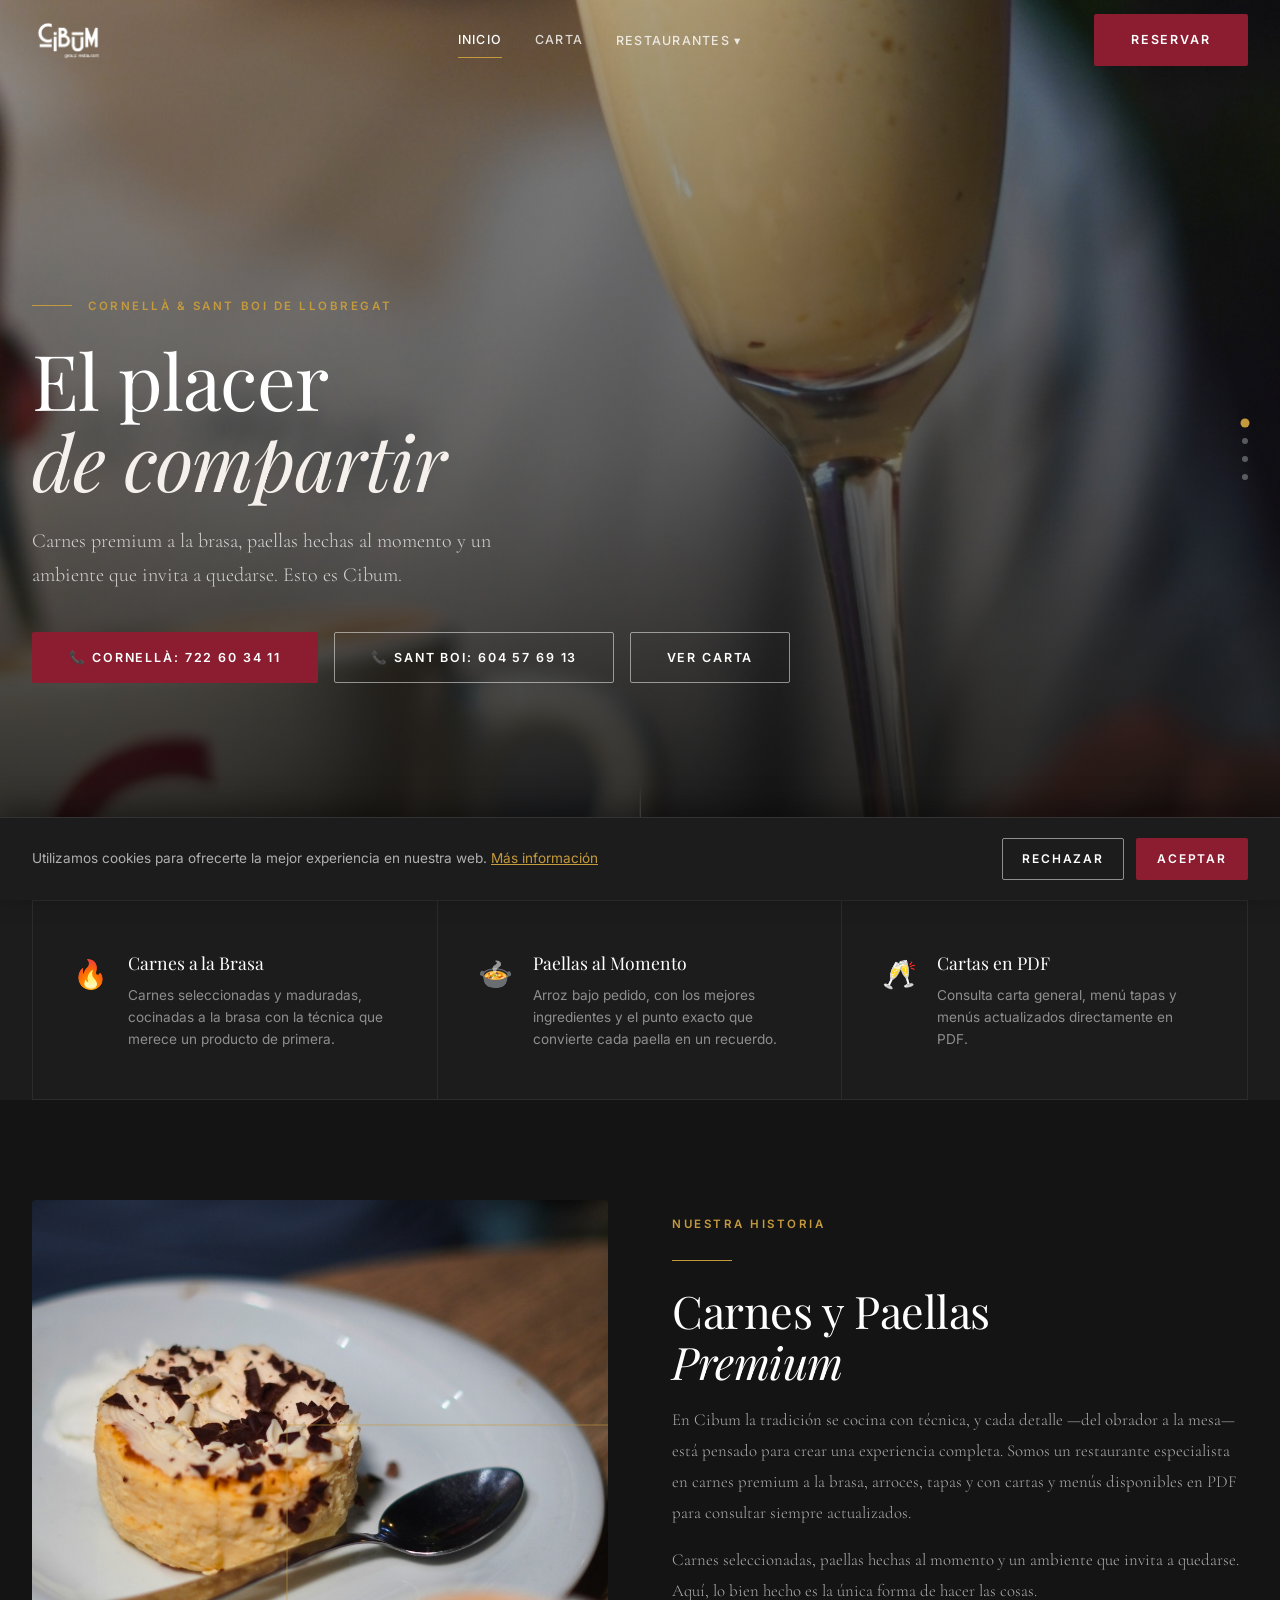
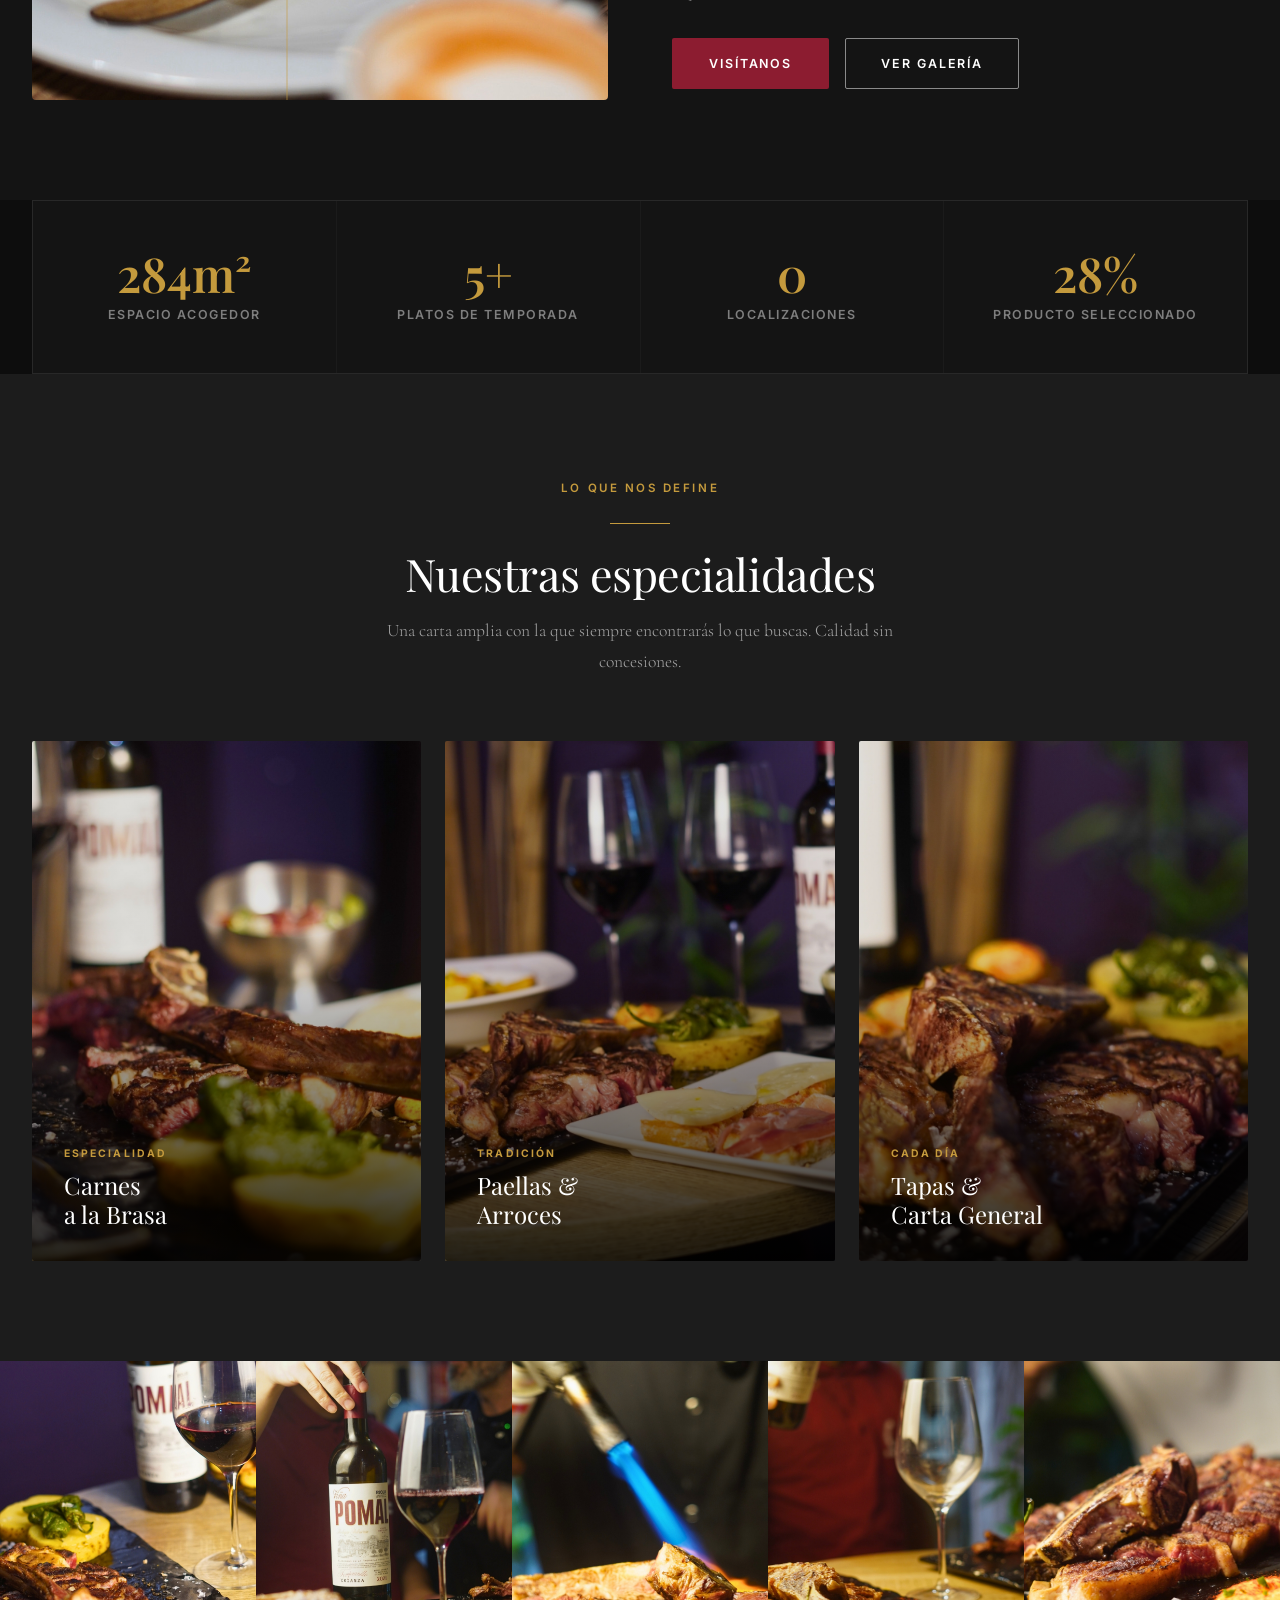
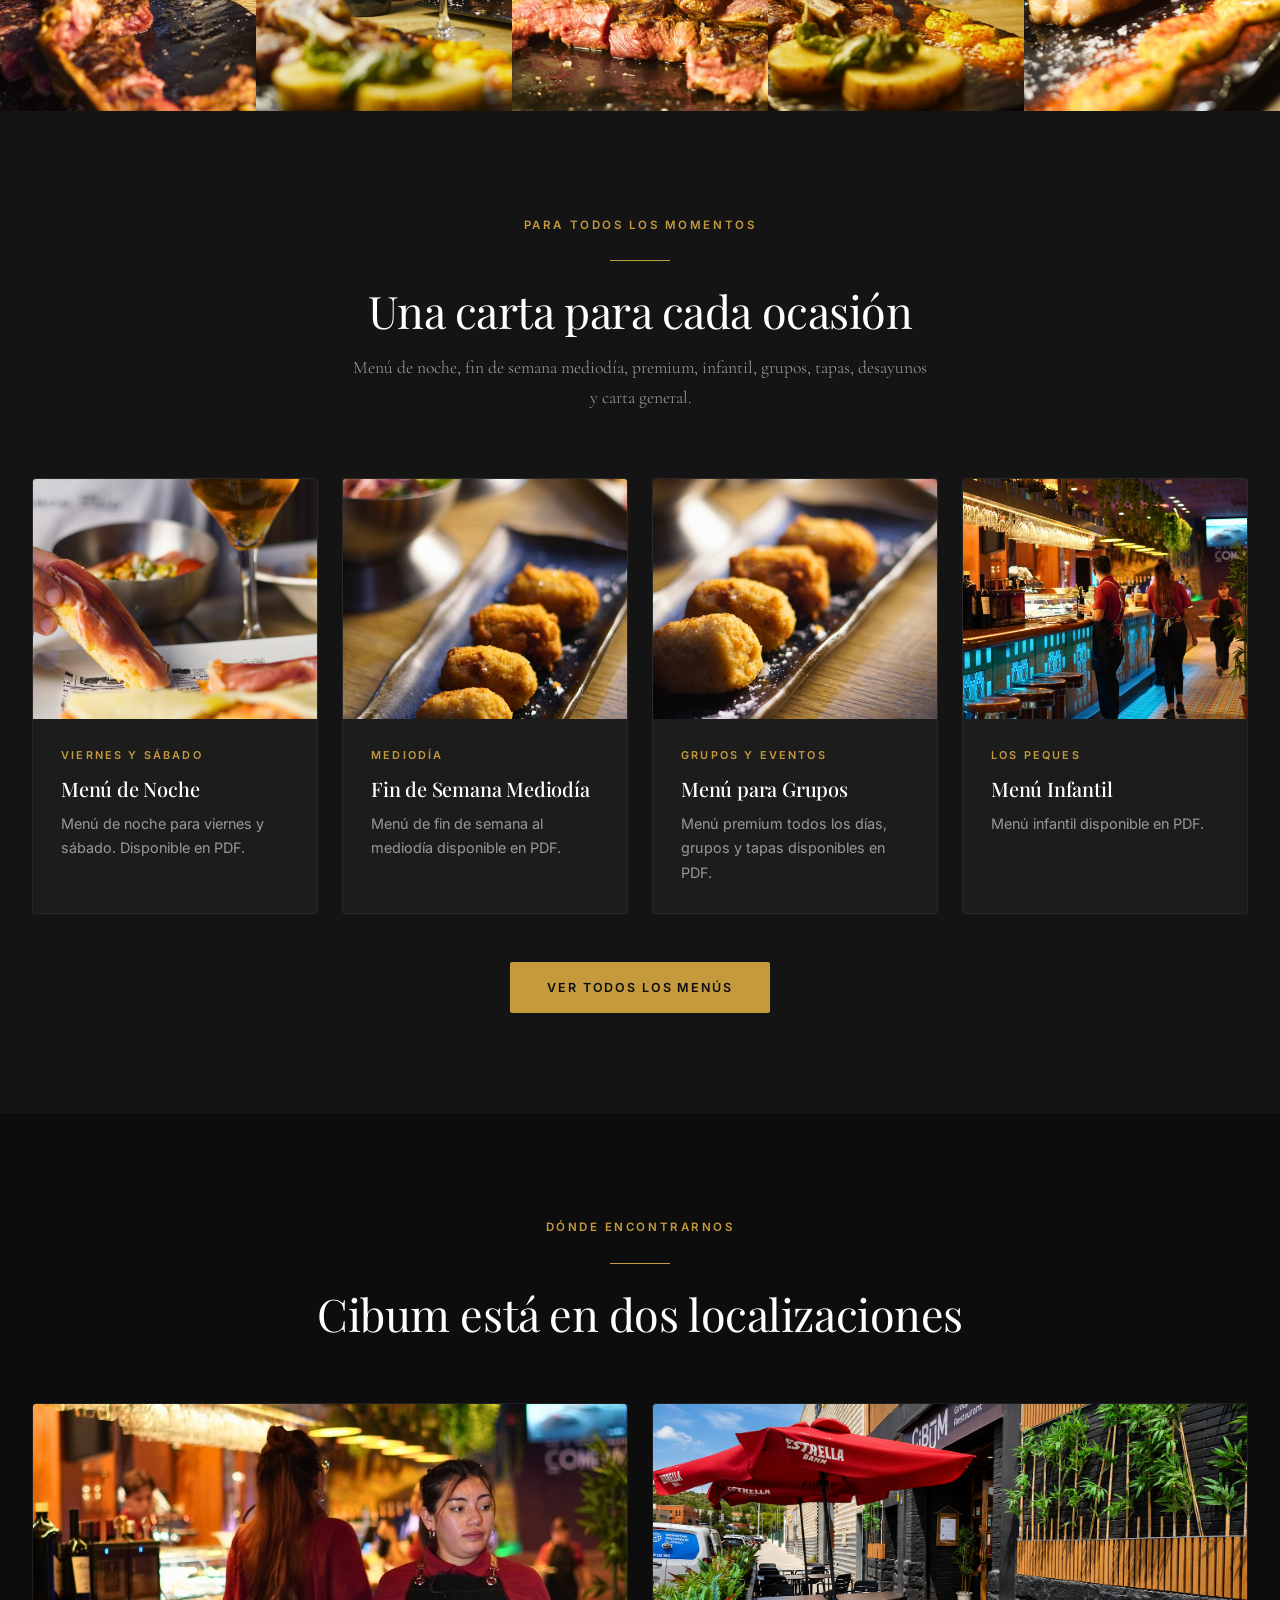
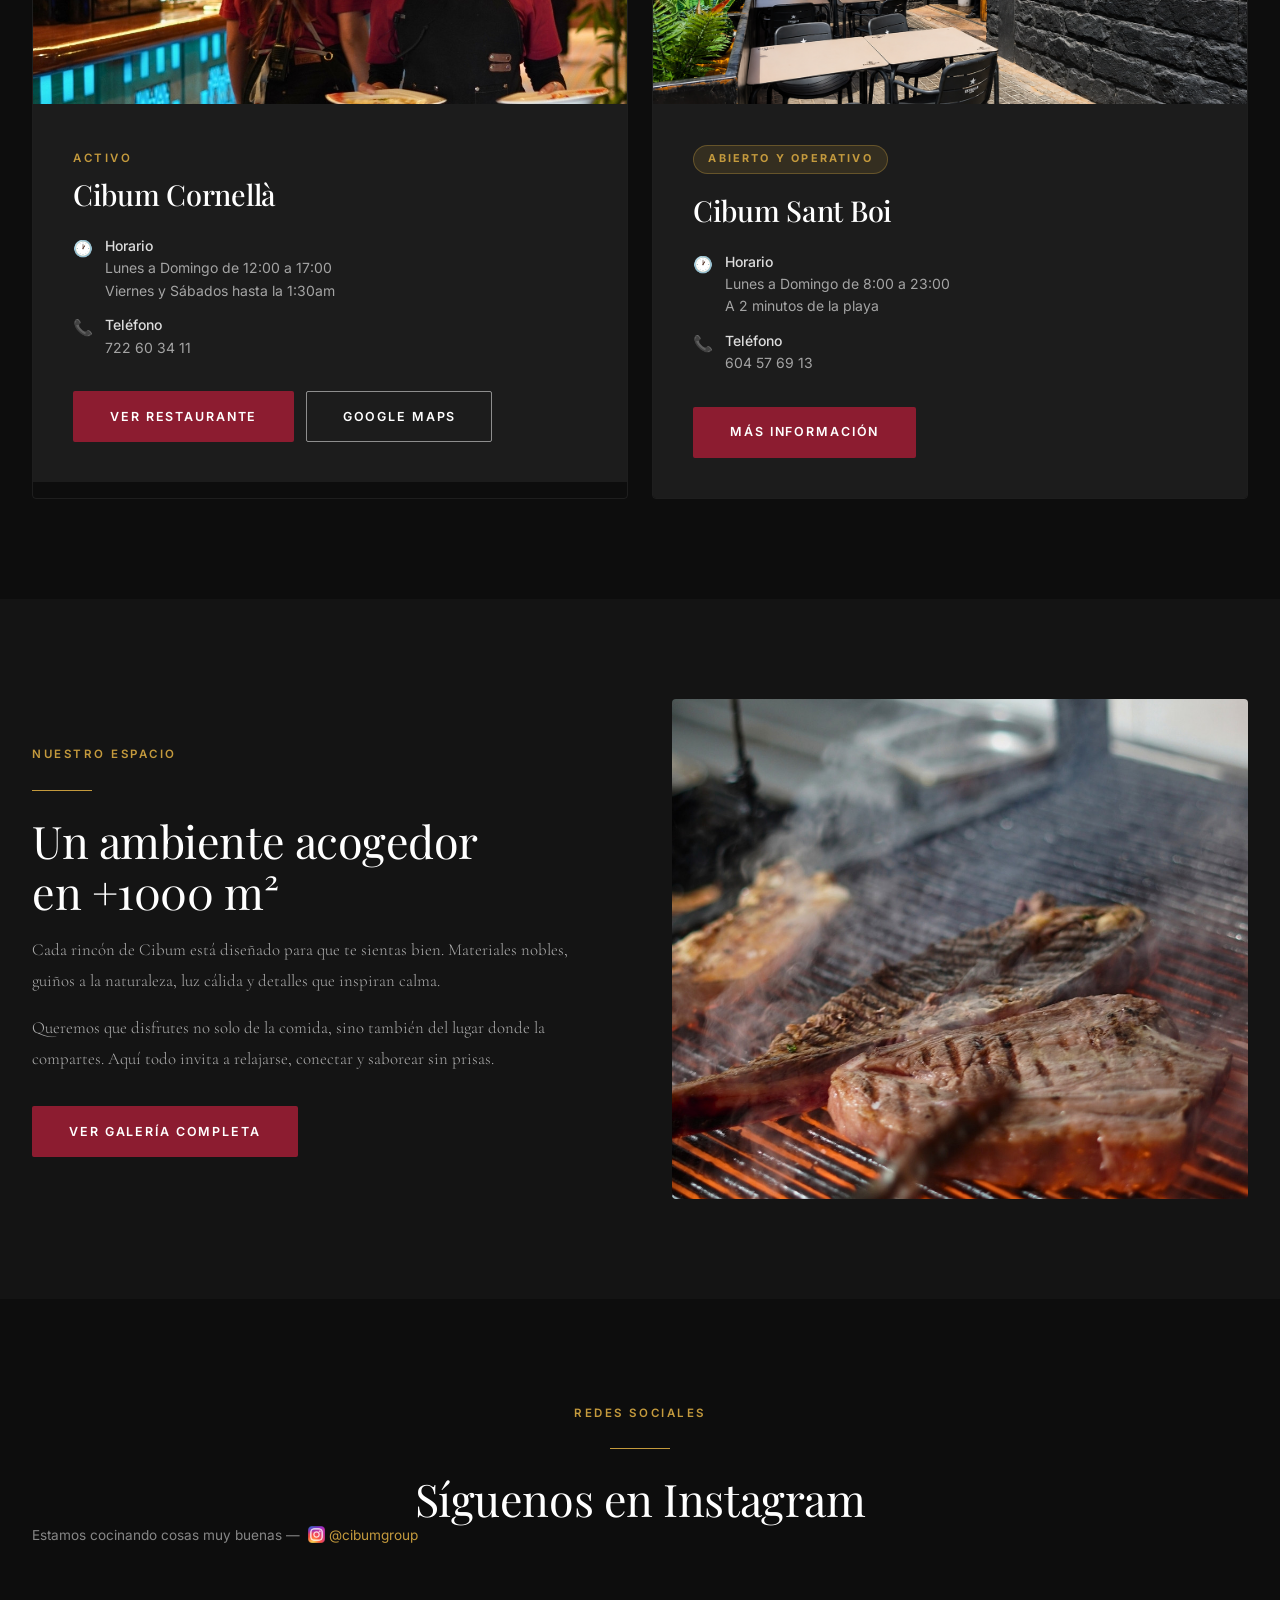
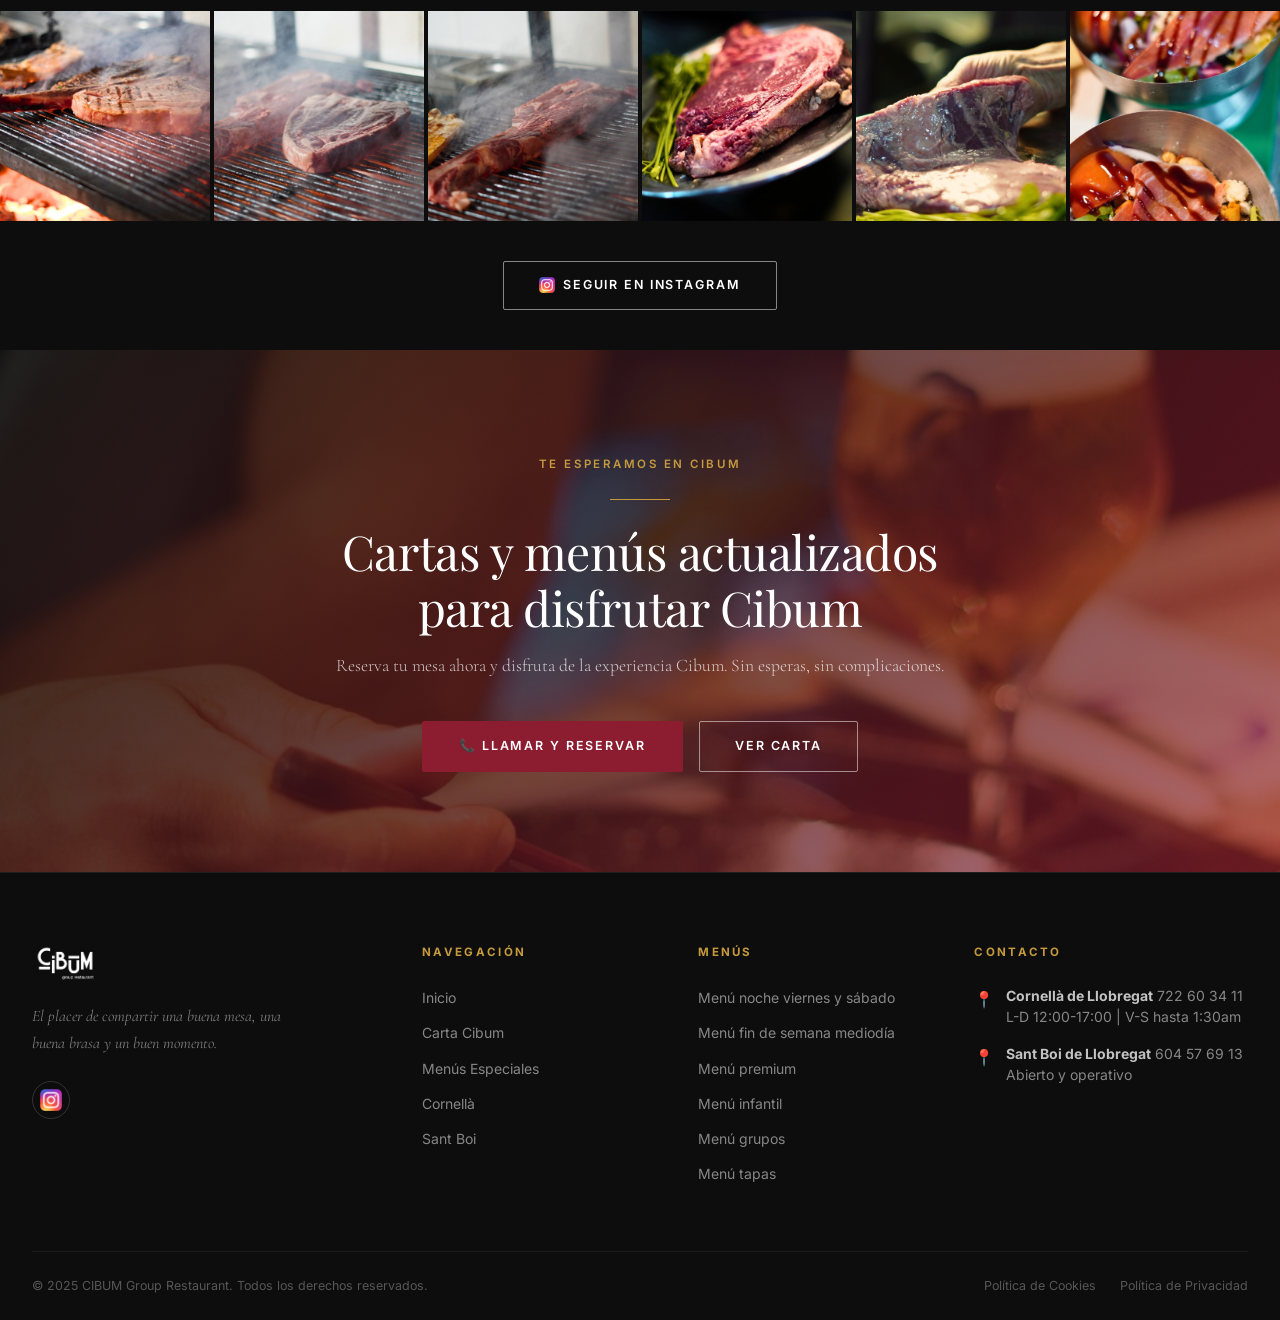
==== commit 509872b2: "Elimina secciones de resenas" ====
--- a/index.html
+++ b/index.html
@@ -112,14 +112,6 @@
       grid-template-columns: 1fr 1fr;
       gap: 1.5rem;
     }
-
-    /* Reviews */
-    .reviews-grid {
-      display: grid;
-      grid-template-columns: repeat(3, 1fr);
-      gap: 1.5rem;
-    }
-
     /* Instagram */
     .ig-handle {
       font-size: 0.85rem;
@@ -137,11 +129,9 @@
       .about-strip__item { border-right: none; border-bottom: 1px solid rgba(255,255,255,0.07); }
       .specialty-grid { grid-template-columns: 1fr; }
       .locations-grid { grid-template-columns: 1fr; }
-      .reviews-grid { grid-template-columns: 1fr; }
     }
     @media (min-width: 769px) and (max-width: 992px) {
       .specialty-grid { grid-template-columns: repeat(2, 1fr); }
-      .reviews-grid { grid-template-columns: repeat(2, 1fr); }
     }
   </style>
 </head>
@@ -499,35 +489,6 @@
     </div>
   </section>
 
-  <!-- Testimonials -->
-  <section class="section section--dark2">
-    <div class="container">
-      <div class="section-header section-header--center reveal">
-        <span class="eyebrow">Lo que dicen de nosotros</span>
-        <div class="divider"></div>
-        <h2 class="section-title">Que salgas contento es nuestro objetivo</h2>
-        <p class="section-subtitle">Quienes nos visitan destacan el producto, el servicio y el ambiente. Una experiencia que va más allá de comer bien.</p>
-      </div>
-      <div class="reviews-grid">
-        <div class="testimonial reveal">
-          <div class="testimonial__stars">&#9733;&#9733;&#9733;&#9733;&#9733;</div>
-          <p class="testimonial__text">La carne estaba en su punto perfecto, la paella espectacular y el trato del personal inmejorable. Repetiremos sin duda.</p>
-          <div class="testimonial__author">— María G., Google Reviews</div>
-        </div>
-        <div class="testimonial reveal reveal-delay-2">
-          <div class="testimonial__stars">&#9733;&#9733;&#9733;&#9733;&#9733;</div>
-          <p class="testimonial__text">Fuimos para un cumpleaños con 20 personas y nos lo pusieron todo muy fácil. La comida, el servicio y el espacio, todo de diez.</p>
-          <div class="testimonial__author">— Carlos M., Google Reviews</div>
-        </div>
-        <div class="testimonial reveal reveal-delay-3">
-          <div class="testimonial__stars">&#9733;&#9733;&#9733;&#9733;&#9733;</div>
-          <p class="testimonial__text">La carta y los menús están muy claros en PDF. Es fácil elegir antes de reservar.</p>
-          <div class="testimonial__author">— Laura P., Google Reviews</div>
-        </div>
-      </div>
-    </div>
-  </section>
-
   <!-- Space / Gallery Preview -->
   <section class="section section--dark">
     <div class="container">
--- a/css/style.css
+++ b/css/style.css
@@ -1001,53 +1001,6 @@
   color: rgba(255,255,255,0.45);
 }
 
-/* --- Testimonials --- */
-.testimonial {
-  background: var(--color-dark-2);
-  border: 1px solid rgba(255,255,255,0.07);
-  border-radius: var(--radius-lg);
-  padding: 2rem;
-  position: relative;
-}
-
-.testimonial::before {
-  content: '"';
-  position: absolute;
-  top: 1.5rem;
-  left: 1.75rem;
-  font-family: var(--font-display);
-  font-size: 4rem;
-  color: var(--color-gold);
-  opacity: 0.25;
-  line-height: 1;
-}
-
-.testimonial__text {
-  font-family: var(--font-elegant);
-  font-size: 1.05rem;
-  font-weight: 300;
-  font-style: italic;
-  color: rgba(255,255,255,0.8);
-  line-height: 1.75;
-  padding-top: 1.5rem;
-  margin-bottom: 1.5rem;
-}
-
-.testimonial__stars {
-  color: var(--color-gold);
-  font-size: 0.9rem;
-  letter-spacing: 0.1em;
-  margin-bottom: 0.5rem;
-}
-
-.testimonial__author {
-  font-size: 0.8rem;
-  font-weight: 600;
-  letter-spacing: 0.1em;
-  text-transform: uppercase;
-  color: rgba(255,255,255,0.45);
-}
-
 /* --- Full-width CTA Banner --- */
 .cta-banner {
   position: relative;
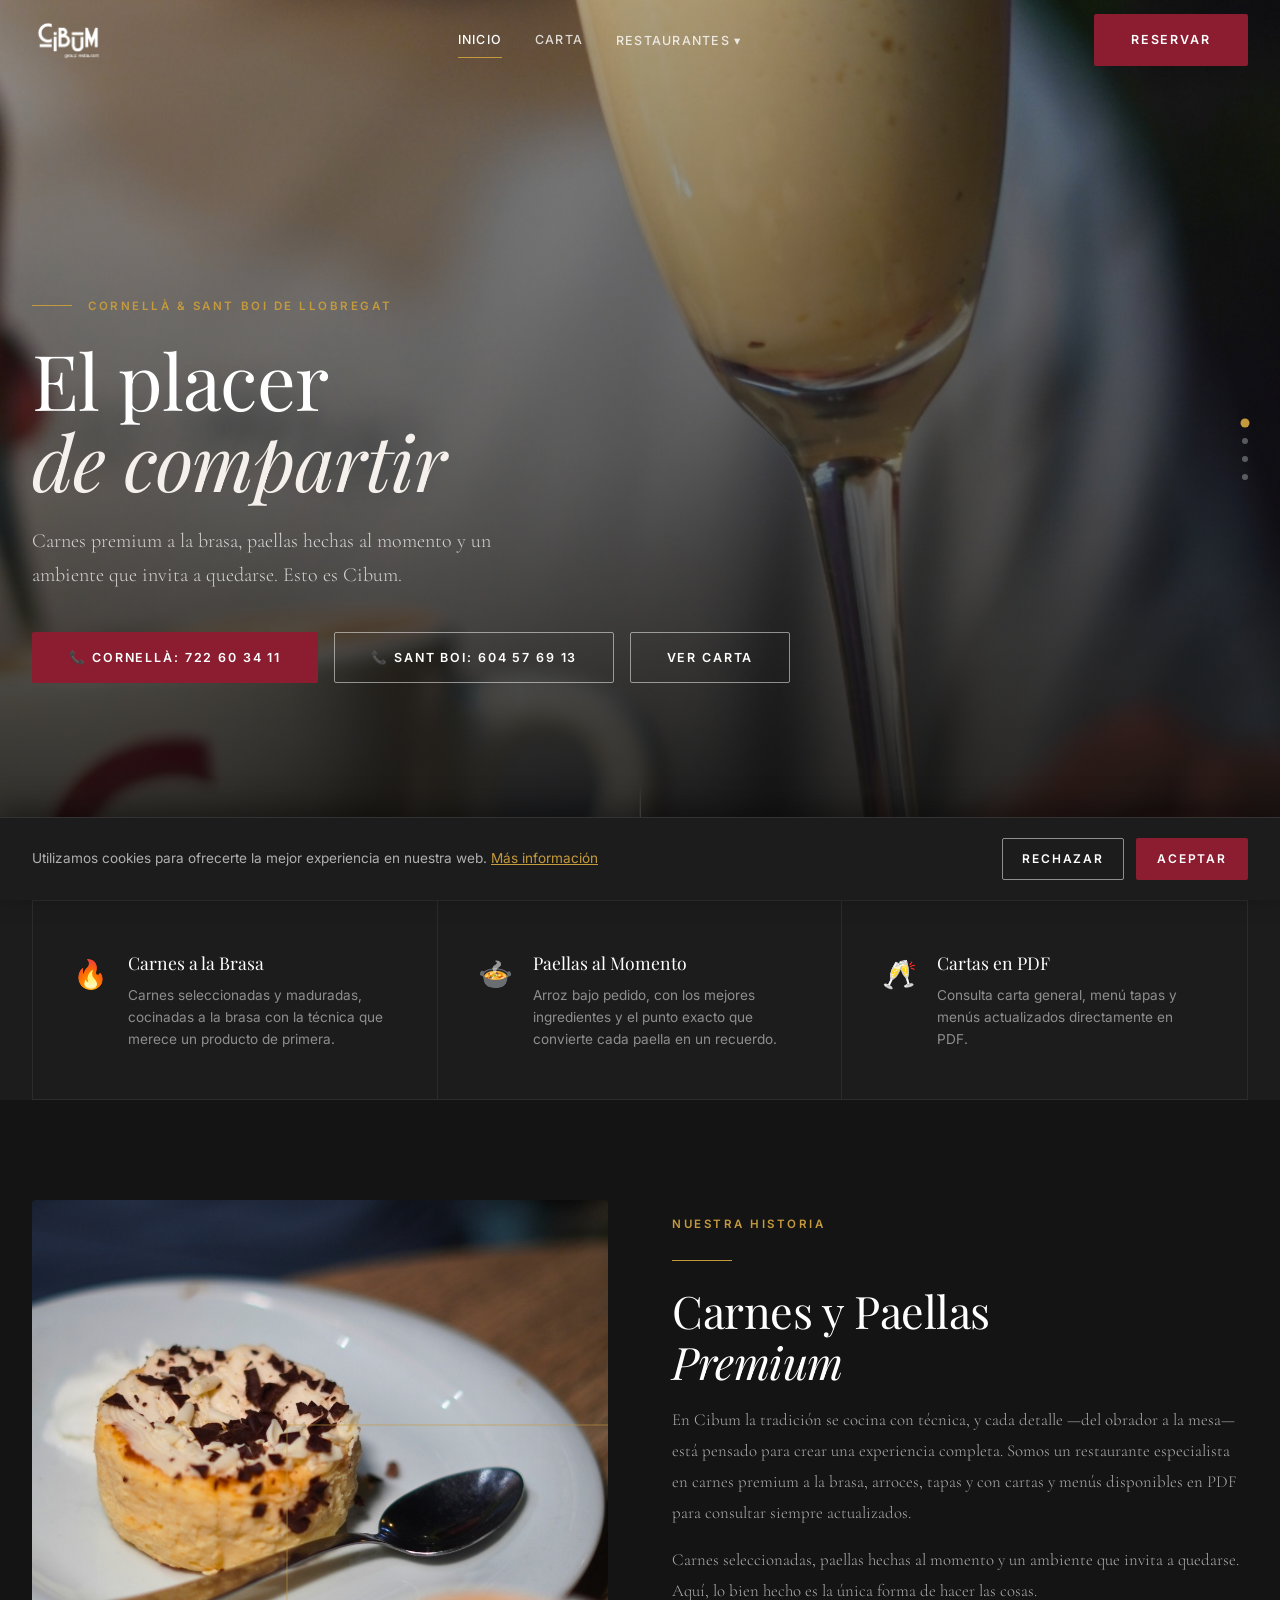
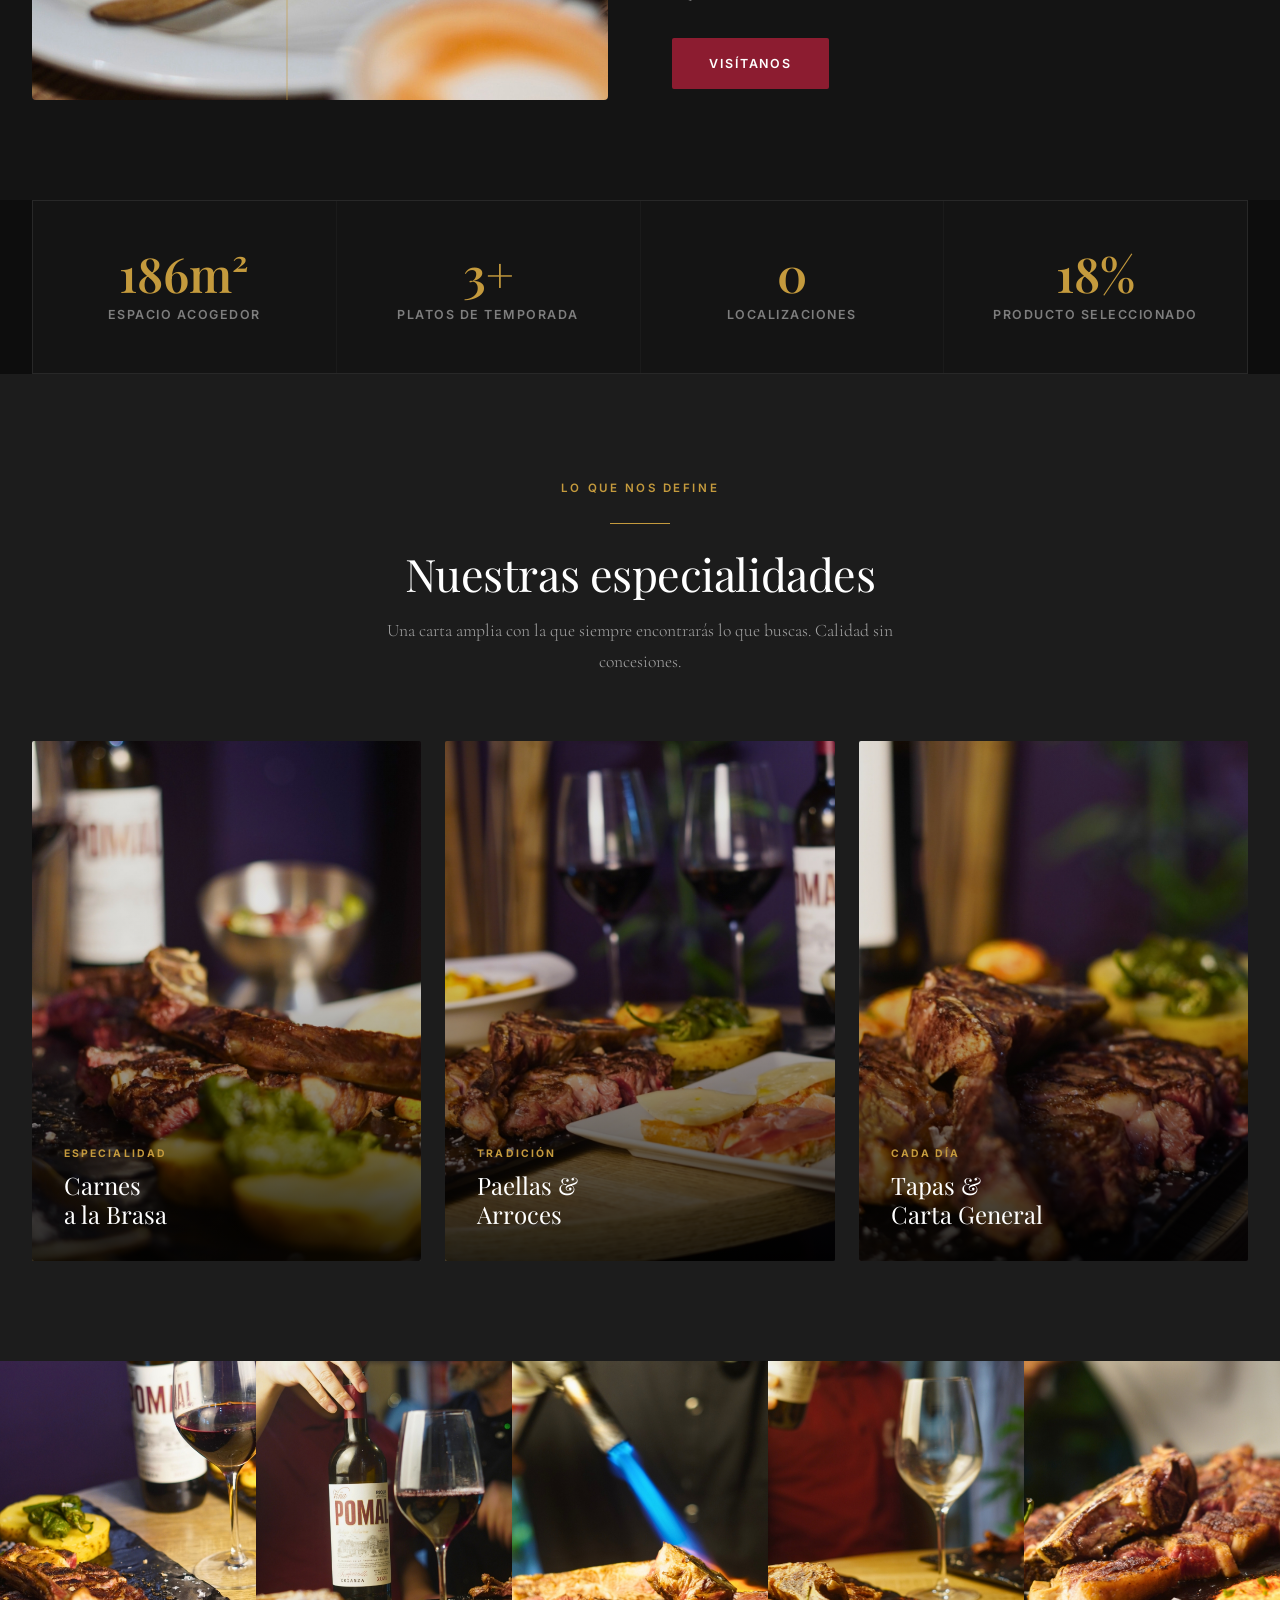
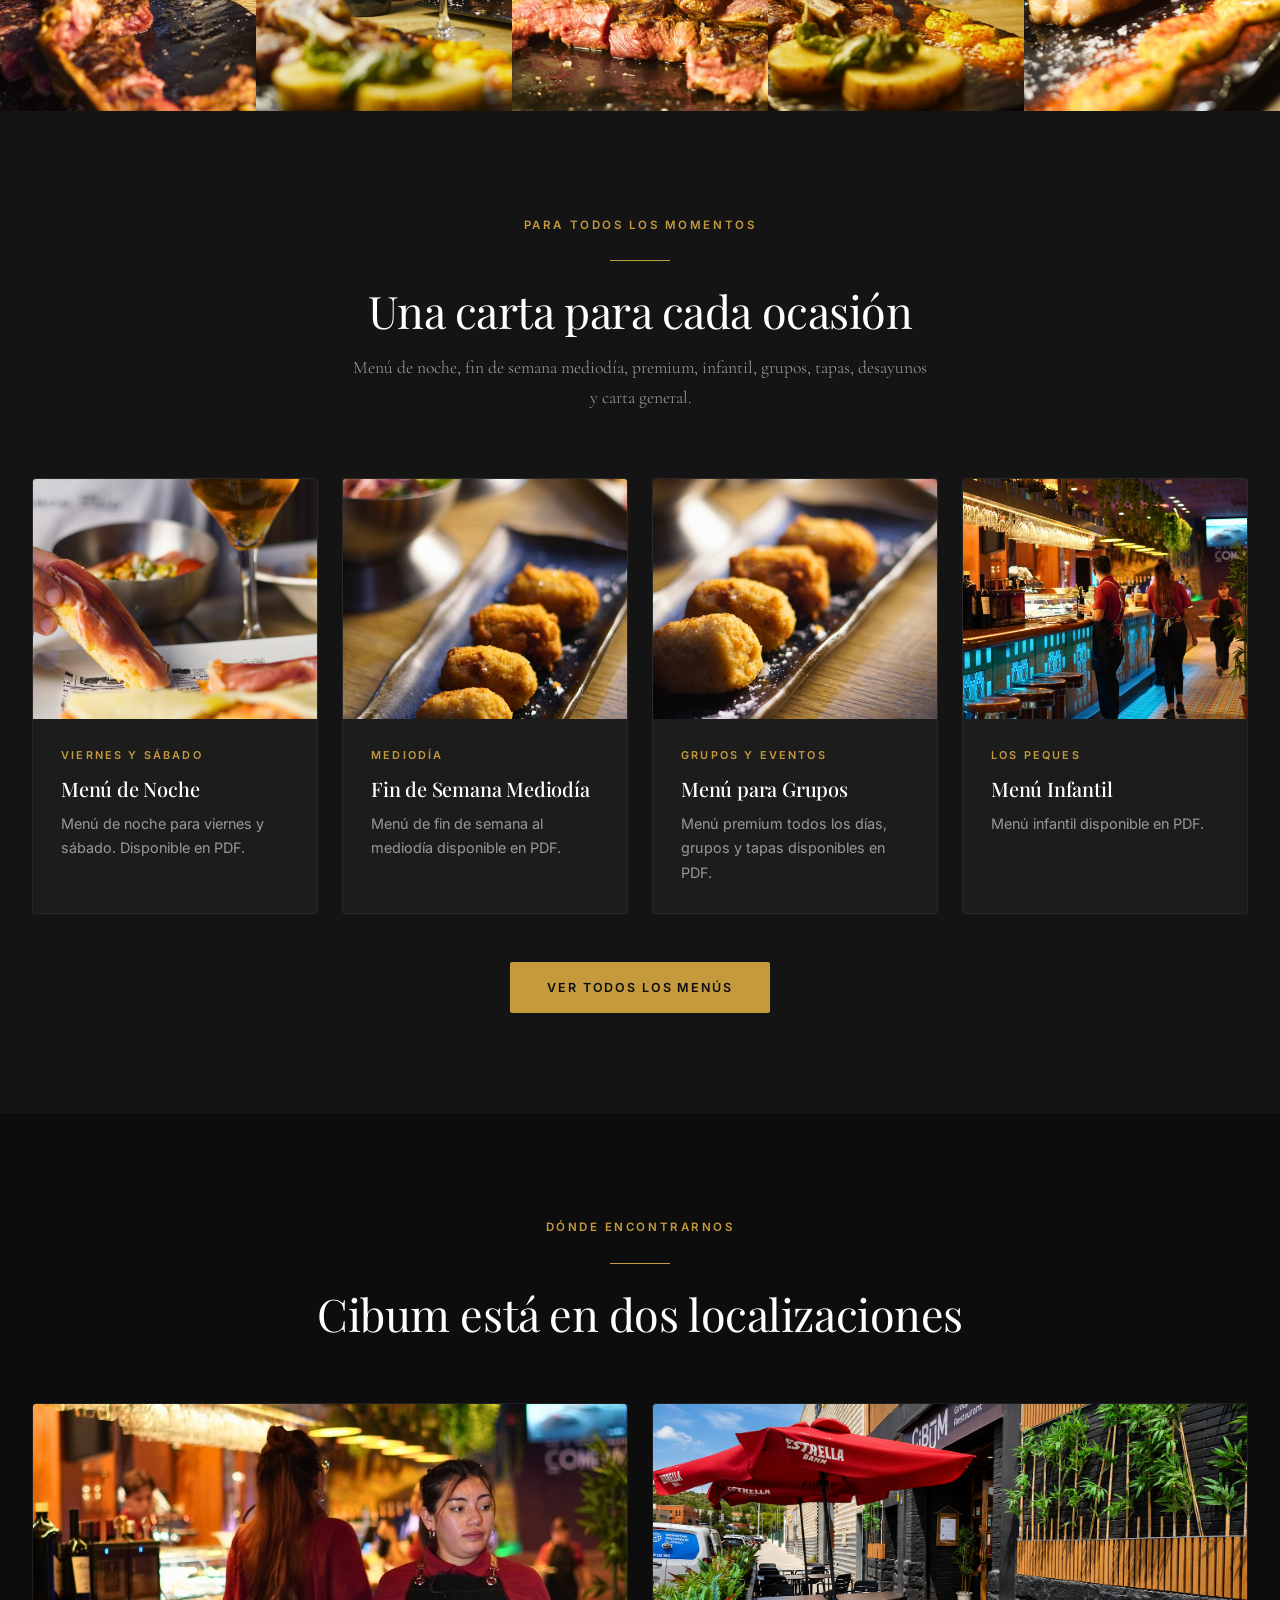
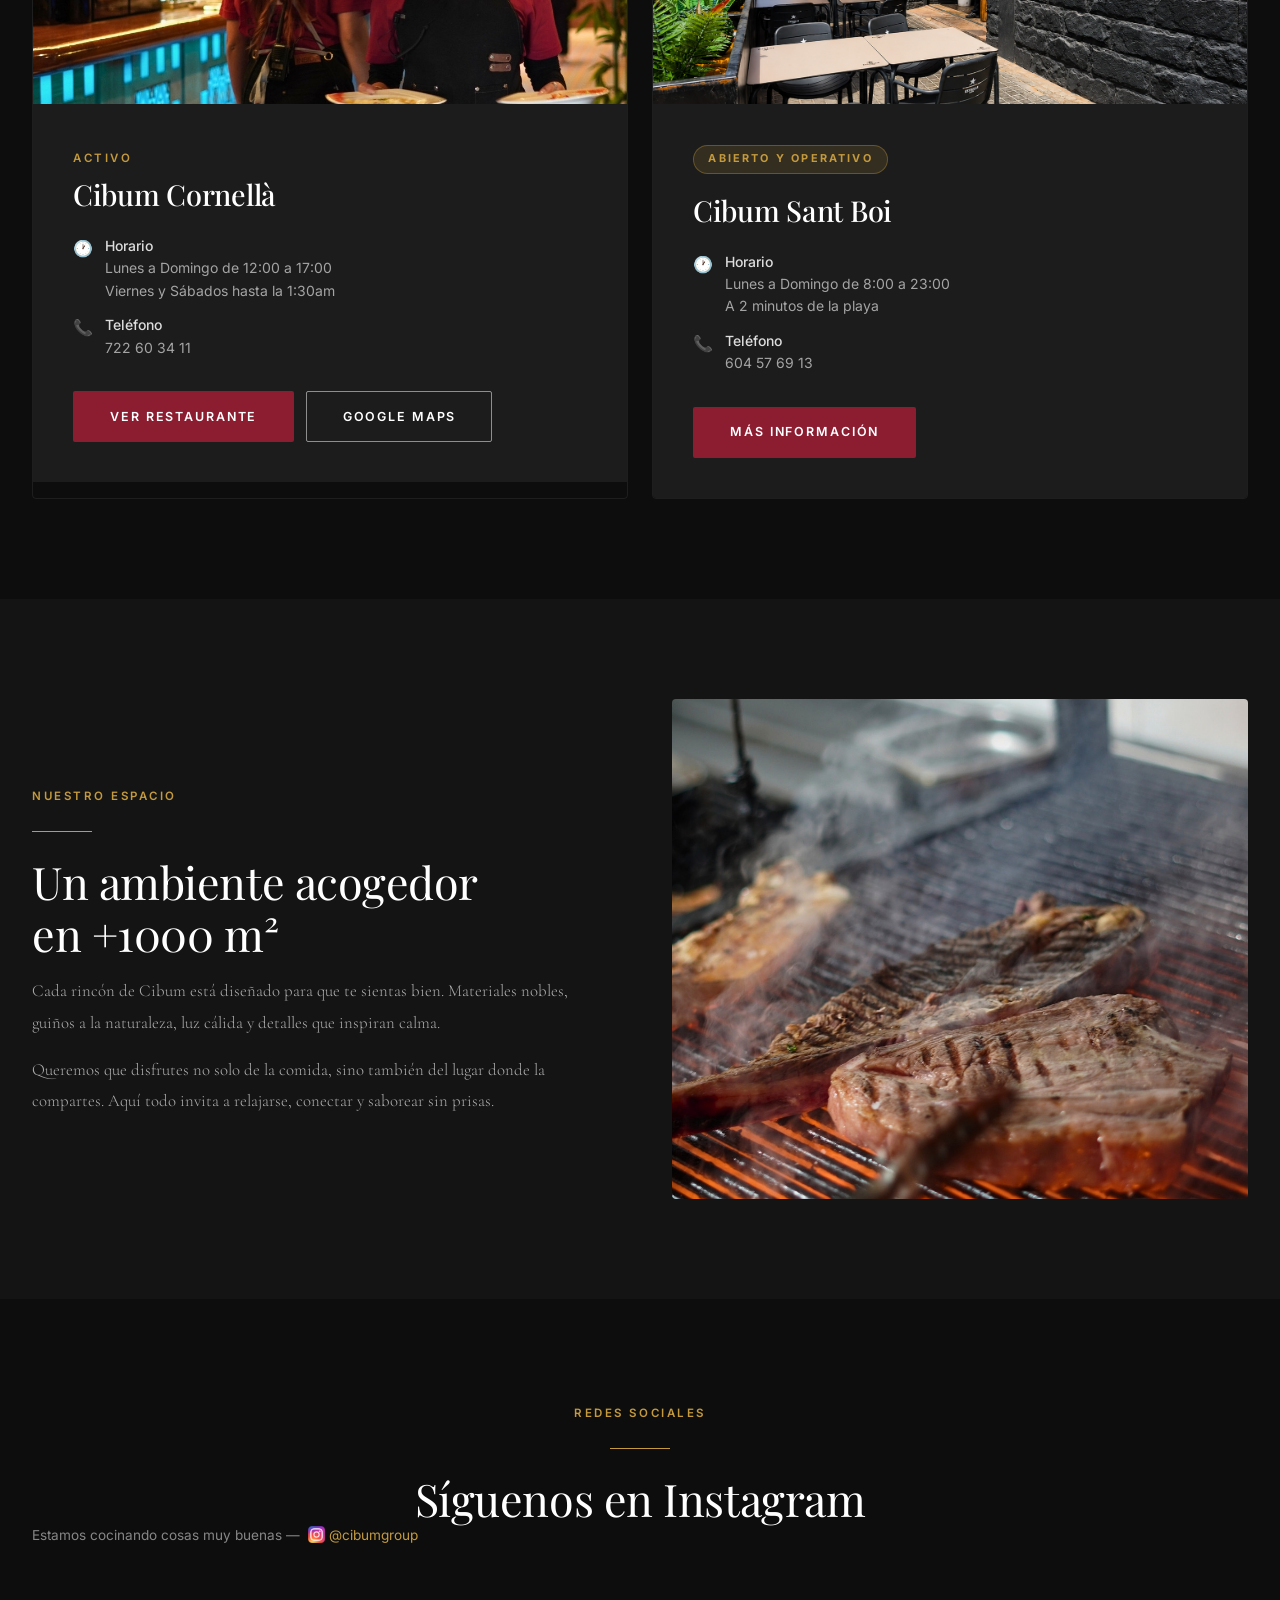
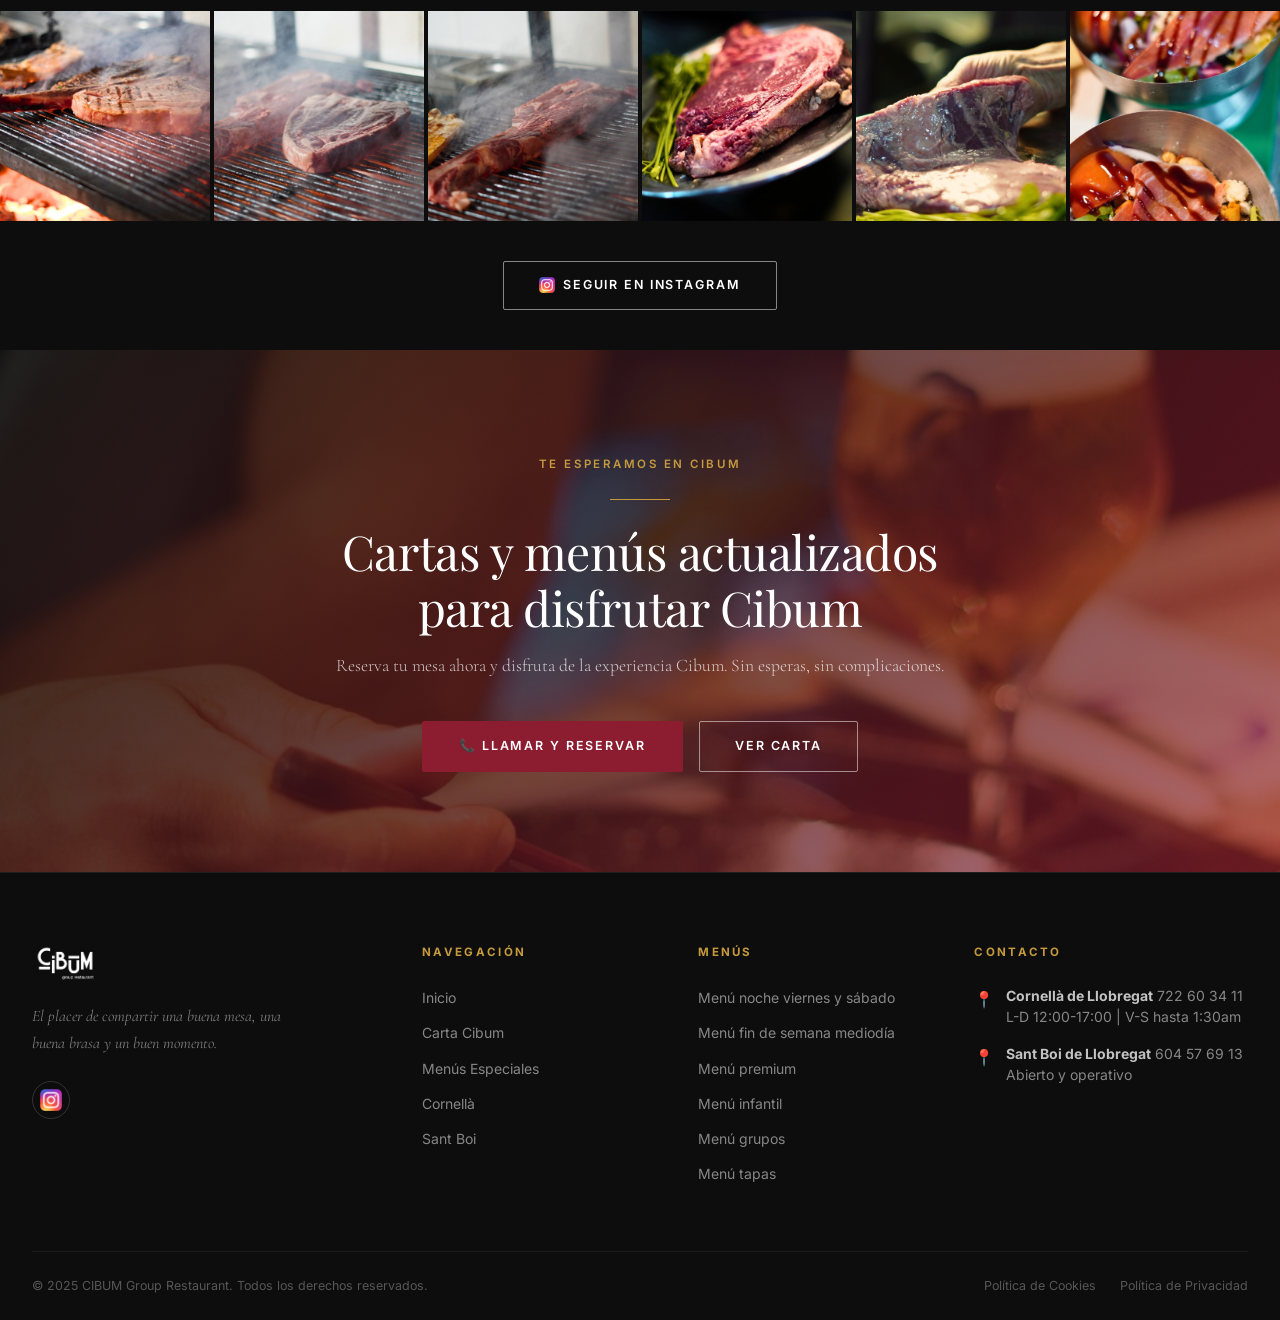
==== commit ff2f186f: "Limpia enlaces y archivos publicos" ====
--- a/index.html
+++ b/index.html
@@ -271,7 +271,6 @@
           </p>
           <div class="two-col__actions">
             <a href="cornella.html" class="btn btn--primary">Visítanos</a>
-            <a href="galeria.html" class="btn btn--outline">Ver Galería</a>
           </div>
         </div>
       </div>
@@ -503,9 +502,6 @@
           <p class="two-col__text" style="margin-top: 1rem;">
             Queremos que disfrutes no solo de la comida, sino también del lugar donde la compartes. Aquí todo invita a relajarse, conectar y saborear sin prisas.
           </p>
-          <div class="two-col__actions">
-            <a href="galeria.html" class="btn btn--primary">Ver galería completa</a>
-          </div>
         </div>
         <div class="two-col__image reveal reveal-delay-2">
           <img src="images/38.jpg" alt="Interior Cibum">
